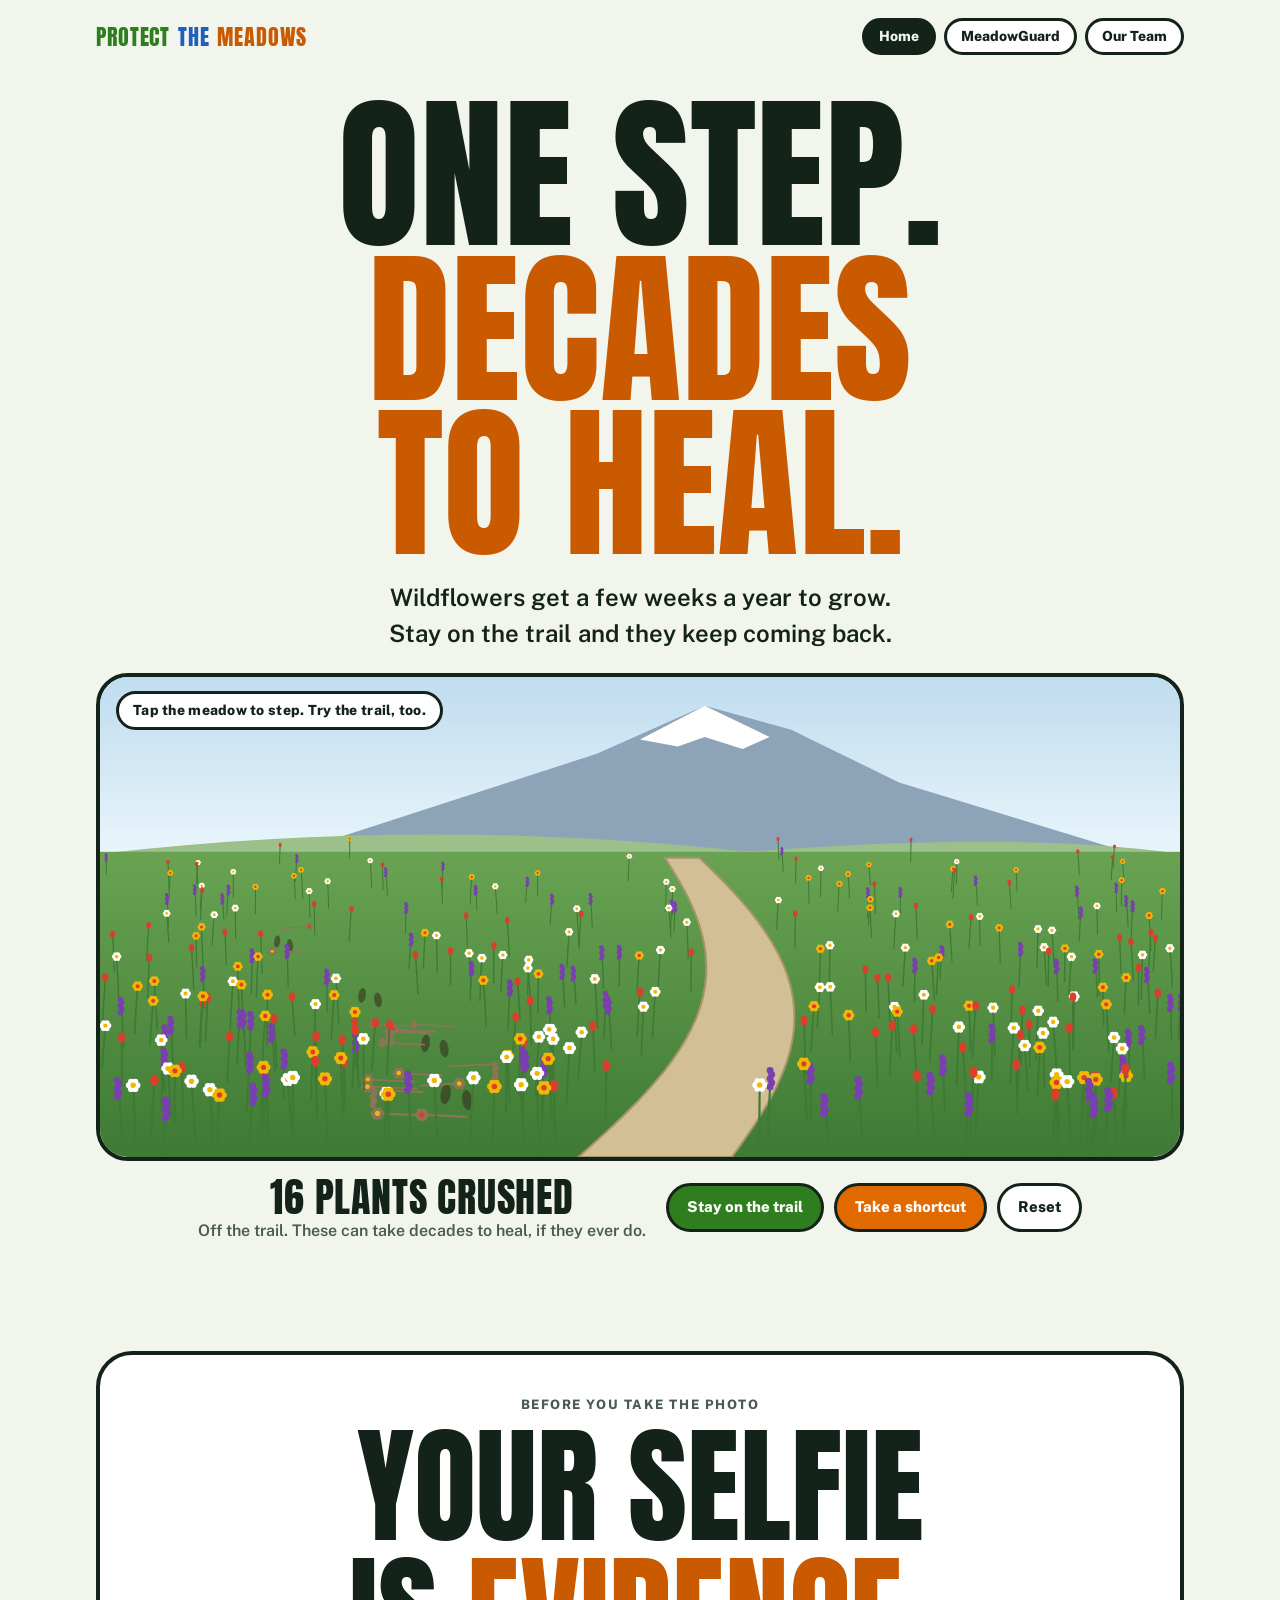
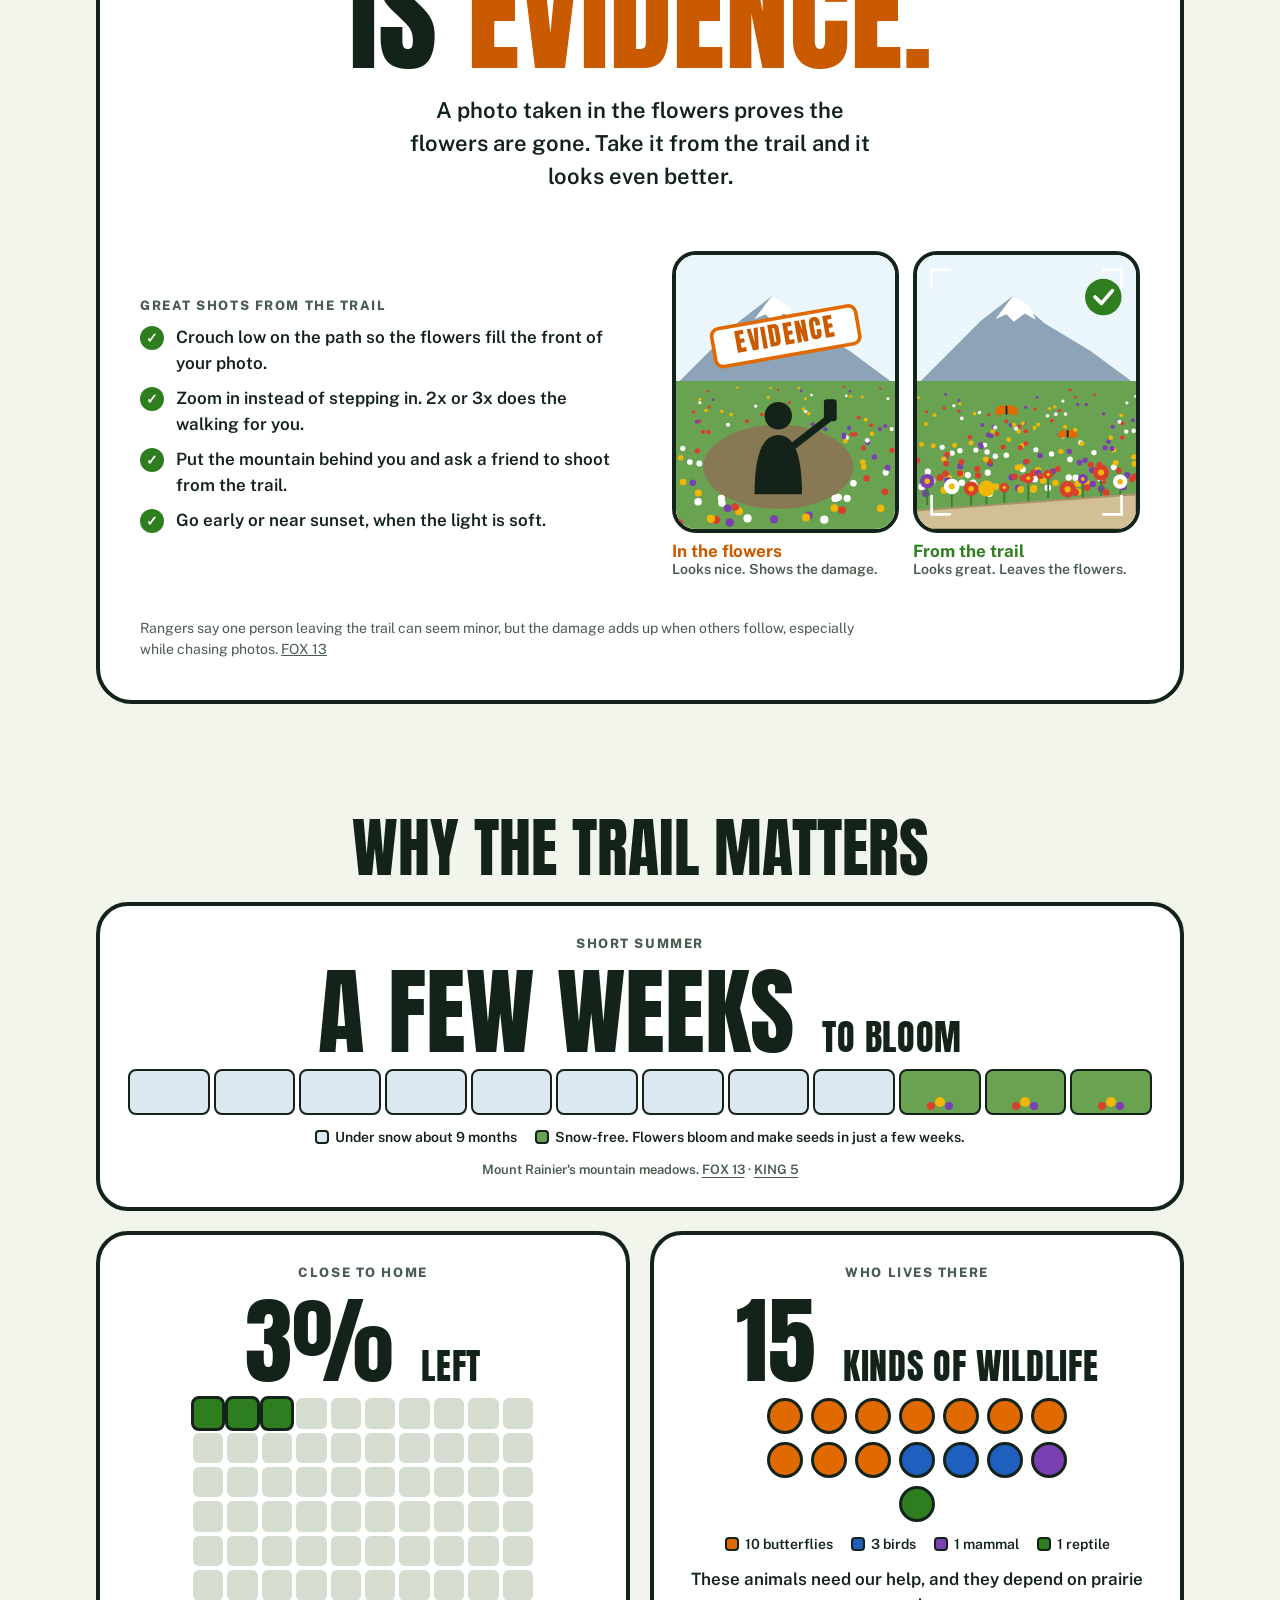
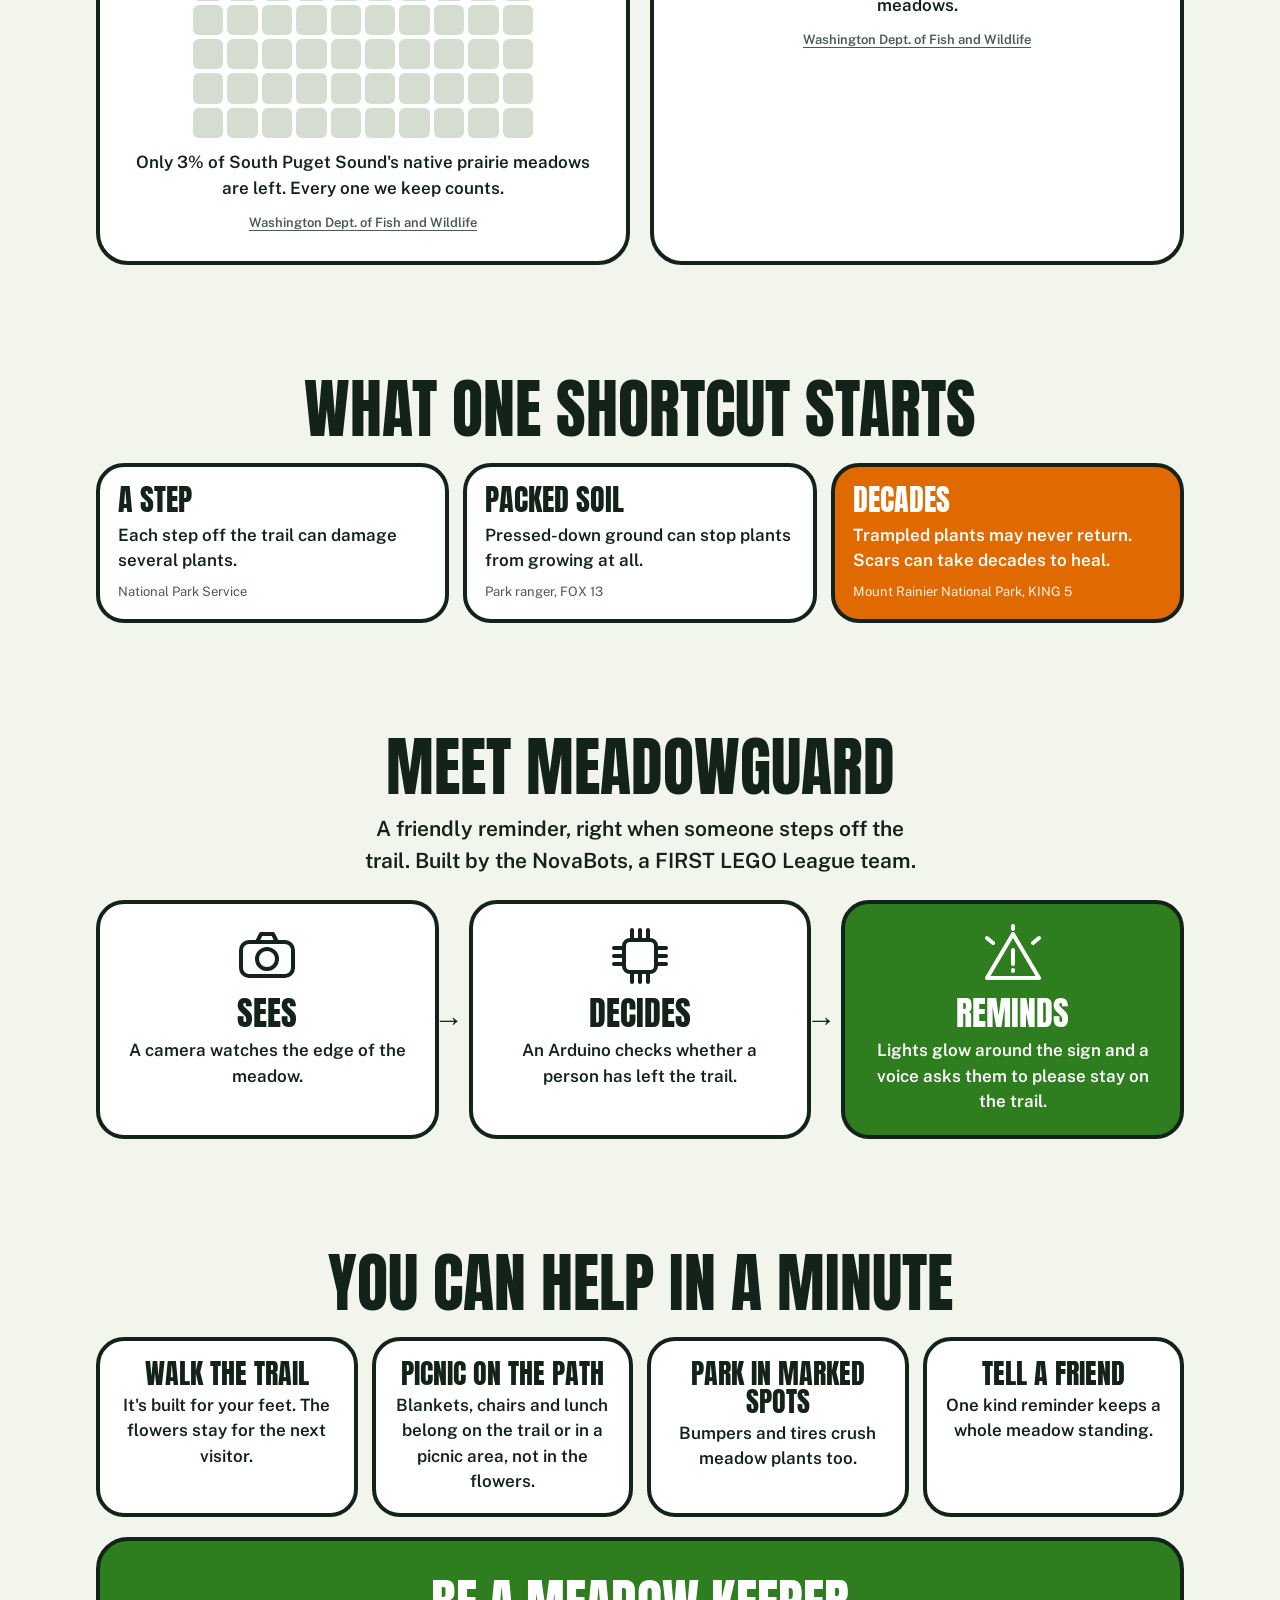
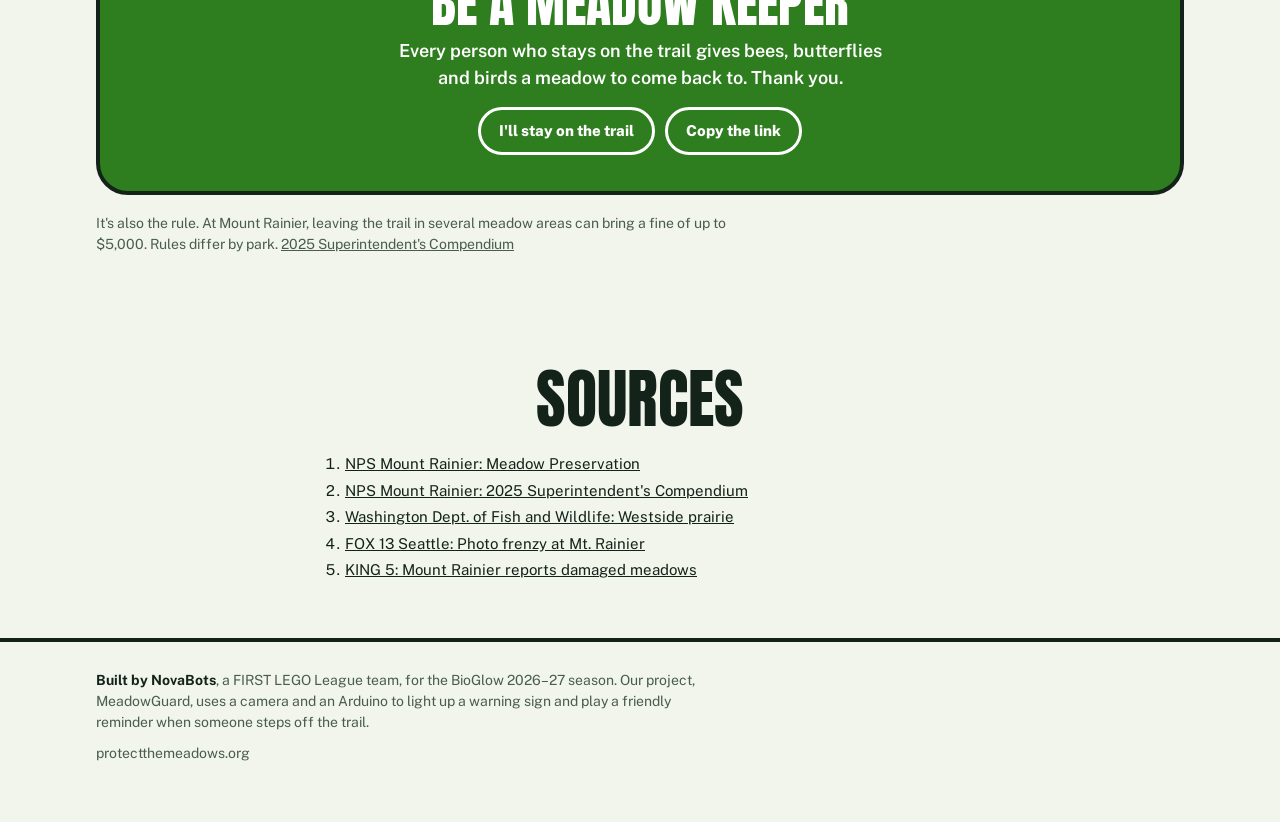
==== index.html @ 1ebbc128 "Add files via upload" ====
<!doctype html>
<html lang="en">
<head>
<meta charset="utf-8">
<meta name="viewport" content="width=device-width, initial-scale=1, viewport-fit=cover">
<meta name="description" content="Wildflowers get a few weeks a year to grow. Stay on the trail and they keep coming back. A project by NovaBots, a FIRST LEGO League team.">
<meta property="og:title" content="Protect The Meadows">
<meta property="og:description" content="One step. Decades to heal. Stay on the trail and take your photos from it.">
<meta property="og:type" content="website">
<title>Protect The Meadows</title>
<link rel="icon" href="images/favicon.svg" type="image/svg+xml">
<link rel="preconnect" href="https://fonts.googleapis.com">
<link rel="preconnect" href="https://fonts.gstatic.com" crossorigin>
<link href="https://fonts.googleapis.com/css2?family=Anton&family=Public+Sans:wght@400;600;800&display=swap" rel="stylesheet">
<link rel="stylesheet" href="css/style.css">
<link rel="stylesheet" href="css/landing.css">
<script src="js/site.js" defer></script>
<script src="js/landing.js" defer></script>
</head>
<body>
<div id="site-header"></div>

<main>
<section class="wrap" style="padding-top:8px">
  <h1 class="hero-xl"><span>One step.</span><span class="c-orange">Decades to heal.</span></h1>
  <p class="lede">Wildflowers get a few weeks a year to grow. Stay on the trail and they keep coming back.</p>

  <div class="scene">
    <canvas id="meadow" role="img" aria-label="A wildflower meadow with a snowy mountain behind it and a dirt trail through the middle. Footprints off the trail have flattened the flowers they touched."></canvas>
    <div class="hint" id="hint">Tap the meadow to step. Try the trail, too.</div>
  </div>
  <div class="bar">
    <div class="status" id="status" aria-live="polite"><span id="n">0</span> plants crushed<small id="msg"></small></div>
    <div class="btns">
      <button class="good" id="ontrail" type="button">Stay on the trail</button>
      <button class="warn" id="cut" type="button">Take a shortcut</button>
      <button id="reset" type="button">Reset</button>
    </div>
  </div>
</section>

<section class="wrap" aria-labelledby="photo">
  <div class="photo">
    <div class="phead">
      <div class="eyebrow">Before you take the photo</div>
      <h2 id="photo">Your selfie is <span class="c-orange">evidence.</span></h2>
      <p class="lead">A photo taken in the flowers proves the flowers are gone. Take it from the trail and it looks even better.</p>
    </div>
    <div>
      <p class="tips-h">Great shots from the trail</p>
      <ul class="tips">
        <li>Crouch low on the path so the flowers fill the front of your photo.</li>
        <li>Zoom in instead of stepping in. 2x or 3x does the walking for you.</li>
        <li>Put the mountain behind you and ask a friend to shoot from the trail.</li>
        <li>Go early or near sunset, when the light is soft.</li>
      </ul>
    </div>
    <div class="shots">
      <figure class="shot bad">
        <svg id="shot-bad" viewBox="0 0 240 300" role="img" aria-label="A selfie taken in the middle of a meadow. A flattened brown patch surrounds the person. A stamp reads Evidence.">
          <rect class="s-sky" width="240" height="300"/>
          <polygon class="s-mount" points="0,142 70,72 105,45 140,75 190,105 240,142"/>
          <polygon class="s-cap" points="105,45 86,70 98,65 106,73 118,64 130,71 124,57"/>
          <rect class="s-ground" y="138" width="240" height="162"/>
          <ellipse class="s-dead" cx="112" cy="232" rx="82" ry="46" opacity=".9"/>
          <g class="flowers"></g>
          <path class="s-arm" d="M130 208 L166 180"/>
          <rect class="s-ink" x="162" y="158" width="14" height="24" rx="3"/>
          <circle class="s-ink" cx="112" cy="176" r="15"/>
          <path class="s-ink" d="M86 262 Q86 197 112 197 Q138 197 138 262 Z"/>
          <g transform="rotate(-10 120 88)"><rect class="s-stamp-bg" x="40" y="68" width="160" height="42" rx="8"/><text class="s-stamp" x="120" y="98" text-anchor="middle">EVIDENCE</text></g>
        </svg>
        <figcaption><b>In the flowers</b><span>Looks nice. Shows the damage.</span></figcaption>
      </figure>
      <figure class="shot good">
        <svg id="shot-good" viewBox="0 0 240 300" role="img" aria-label="A photo taken from the trail. Full flowers fill the foreground, butterflies hover above them and a snowy mountain stands behind.">
          <rect class="s-sky" width="240" height="300"/>
          <polygon class="s-mount" points="0,142 70,72 105,45 140,75 190,105 240,142"/>
          <polygon class="s-cap" points="105,45 86,70 98,65 106,73 118,64 130,71 124,57"/>
          <rect class="s-ground" y="138" width="240" height="162"/>
          <g class="flowers"></g>
          <polygon class="s-trail" points="0,280 240,262 240,300 0,300"/>
          <g><ellipse class="s-wing" cx="92" cy="170" rx="7" ry="5" transform="rotate(-25 92 170)"/><ellipse class="s-wing" cx="104" cy="170" rx="7" ry="5" transform="rotate(25 104 170)"/><rect class="s-ink" x="97" y="165" width="2" height="10" rx="1"/></g>
          <g><ellipse class="s-wing" cx="160" cy="196" rx="6" ry="4" transform="rotate(-25 160 196)"/><ellipse class="s-wing" cx="170" cy="196" rx="6" ry="4" transform="rotate(25 170 196)"/><rect class="s-ink" x="164" y="192" width="2" height="8" rx="1"/></g>
          <path class="s-frame" d="M16 36 V16 H36 M204 16 H224 V36 M224 264 V284 H204 M36 284 H16 V264"/>
          <circle class="s-goodbg" cx="204" cy="46" r="20"/>
          <path class="s-check" d="M195 46 L202 53 L214 39"/>
        </svg>
        <figcaption><b>From the trail</b><span>Looks great. Leaves the flowers.</span></figcaption>
      </figure>
    </div>
    <p class="proof">Rangers say one person leaving the trail can seem minor, but the damage adds up when others follow, especially while chasing photos. <a href="https://www.fox13seattle.com/news/mt-rainier-trails-viral-post" target="_blank" rel="noopener">FOX 13</a></p>
  </div>
  
</section>

<section class="wrap" aria-labelledby="why">
  <h2 id="why">Why the trail matters</h2>
  <div class="cards two">

    <article class="card wide">
      <div class="eyebrow">Short summer</div>
      <div class="big">A few weeks <small>to bloom</small></div>
      <div class="year" role="img" aria-label="A year in twelve boxes. Nine are snow-covered. Three are snow-free.">
        <i></i><i></i><i></i><i></i><i></i><i></i><i></i><i></i><i></i><i class="go"></i><i class="go"></i><i class="go"></i>
      </div>
      <div class="legend"><span><b style="background:var(--snowcell)"></b>Under snow about 9 months</span><span><b style="background:var(--meadow)"></b>Snow-free. Flowers bloom and make seeds in just a few weeks.</span></div>
      <p class="src">Mount Rainier's mountain meadows. <a href="https://www.fox13seattle.com/news/mt-rainier-trails-viral-post" target="_blank" rel="noopener">FOX 13</a> · <a href="https://king5.com/article/news/local/mount-rainier-national-park-reports-damaged-meadows-perseid-meteor-viewers/281-2f2ec6df-8293-4f9f-9963-8d230f55584f" target="_blank" rel="noopener">KING 5</a></p>
    </article>

    <article class="card">
      <div class="eyebrow">Close to home</div>
      <div class="big">3% <small>left</small></div>
      <div class="hund" id="hund" role="img" aria-label="One hundred squares. Three are green."></div>
      <p class="cap">Only 3% of South Puget Sound's native prairie meadows are left. Every one we keep counts.</p>
      <p class="src"><a href="https://wdfw.wa.gov/species-habitats/ecosystems/westside-prairie" target="_blank" rel="noopener">Washington Dept. of Fish and Wildlife</a></p>
    </article>

    <article class="card">
      <div class="eyebrow">Who lives there</div>
      <div class="big">15 <small>kinds of wildlife</small></div>
      <div class="dots" id="dots" role="img" aria-label="Fifteen dots: ten butterflies, three birds, one mammal, one reptile."></div>
      <div class="legend"><span><b style="background:var(--orange-bg)"></b>10 butterflies</span><span><b style="background:var(--blue)"></b>3 birds</span><span><b style="background:var(--fl-purple)"></b>1 mammal</span><span><b style="background:var(--green)"></b>1 reptile</span></div>
      <p class="cap">These animals need our help, and they depend on prairie meadows.</p>
      <p class="src"><a href="https://wdfw.wa.gov/species-habitats/ecosystems/westside-prairie" target="_blank" rel="noopener">Washington Dept. of Fish and Wildlife</a></p>
    </article>
  </div>
</section>

<section class="wrap" aria-labelledby="chain">
  <h2 id="chain">What one shortcut starts</h2>
  <div class="chain">
    <div class="link"><h3>A step</h3><p>Each step off the trail can damage several plants.</p><span class="tag">National Park Service</span></div>
    <div class="link"><h3>Packed soil</h3><p>Pressed-down ground can stop plants from growing at all.</p><span class="tag">Park ranger, FOX 13</span></div>
    <div class="link end"><h3>Decades</h3><p>Trampled plants may never return. Scars can take decades to heal.</p><span class="tag">Mount Rainier National Park, KING 5</span></div>
  </div>
</section>

<section class="wrap" aria-labelledby="mg">
  <h2 id="mg">Meet MeadowGuard</h2>
  <p class="sub">A friendly reminder, right when someone steps off the trail. Built by the NovaBots, a FIRST LEGO League team.</p>
  <div class="steps">
    <div class="step"><svg viewBox="0 0 64 64" aria-hidden="true"><rect x="6" y="18" width="52" height="34" rx="8"/><circle cx="32" cy="35" r="10"/><path d="M22 18 L26 10 H38 L42 18"/></svg><h3>Sees</h3><p>A camera watches the edge of the meadow.</p></div>
    <div class="step"><svg viewBox="0 0 64 64" aria-hidden="true"><rect x="16" y="16" width="32" height="32" rx="6"/><path d="M24 6V16M32 6V16M40 6V16M24 48V58M32 48V58M40 48V58M6 24H16M6 32H16M6 40H16M48 24H58M48 32H58M48 40H58"/></svg><h3>Decides</h3><p>An Arduino checks whether a person has left the trail.</p></div>
    <div class="step go"><svg viewBox="0 0 64 64" aria-hidden="true"><path d="M32 10 L58 54 H6 Z"/><path d="M32 26 V40"/><path d="M32 46 V47"/><path d="M6 14 L12 19 M58 14 L52 19 M32 2 V5"/></svg><h3>Reminds</h3><p>Lights glow around the sign and a voice asks them to please stay on the trail.</p></div>
  </div>
</section>

<section class="wrap" aria-labelledby="help">
  <h2 id="help">You can help in a minute</h2>
  <div class="tiles">
    <div><b>Walk the trail</b><span>It's built for your feet. The flowers stay for the next visitor.</span></div>
    <div><b>Picnic on the path</b><span>Blankets, chairs and lunch belong on the trail or in a picnic area, not in the flowers.</span></div>
    <div><b>Park in marked spots</b><span>Bumpers and tires crush meadow plants too.</span></div>
    <div><b>Tell a friend</b><span>One kind reminder keeps a whole meadow standing.</span></div>
  </div>
  <div class="callout green">
    <div>
      <h3 id="thx-h">Be a meadow keeper</h3>
      <p id="thx-p">Every person who stays on the trail gives bees, butterflies and birds a meadow to come back to. Thank you.</p>
    </div>
    <div class="btns">
      <button id="pledge" type="button" aria-pressed="false">I'll stay on the trail</button>
      <button id="share" type="button">Copy the link</button>
    </div>
  </div>
  <p class="rule">It's also the rule. At Mount Rainier, leaving the trail in several meadow areas can bring a fine of up to $5,000. Rules differ by park. <a href="https://www.nps.gov/mora/learn/management/upload/MORA-2025-Superintendent-s-Compendium_508_v3_signed.pdf" target="_blank" rel="noopener">2025 Superintendent's Compendium</a></p>
</section>

<section class="wrap sources">
  <h2>Sources</h2>
  <ol>
      <li><a href="https://www.nps.gov/mora/planyourvisit/meadow-preservation.htm" target="_blank" rel="noopener">NPS Mount Rainier: Meadow Preservation</a></li>
      <li><a href="https://www.nps.gov/mora/learn/management/upload/MORA-2025-Superintendent-s-Compendium_508_v3_signed.pdf" target="_blank" rel="noopener">NPS Mount Rainier: 2025 Superintendent's Compendium</a></li>
      <li><a href="https://wdfw.wa.gov/species-habitats/ecosystems/westside-prairie" target="_blank" rel="noopener">Washington Dept. of Fish and Wildlife: Westside prairie</a></li>
      <li><a href="https://www.fox13seattle.com/news/mt-rainier-trails-viral-post" target="_blank" rel="noopener">FOX 13 Seattle: Photo frenzy at Mt. Rainier</a></li>
      <li><a href="https://king5.com/article/news/local/mount-rainier-national-park-reports-damaged-meadows-perseid-meteor-viewers/281-2f2ec6df-8293-4f9f-9963-8d230f55584f" target="_blank" rel="noopener">KING 5: Mount Rainier reports damaged meadows</a></li>
    </ol>
</section>
</main>

<div id="site-footer"></div>
</body>
</html>
---- css/style.css ----
/* ==========================================================
   NovaBots site styles. Every page uses this file.
   TIP: you almost never need to edit this file.
   Open styleguide.html in your browser to see every building block.
   To change a color for the WHOLE site, change it in the first block below.
   ========================================================== */

:root{
  /* page */
  --bg:#f1f5ec; --surface:#ffffff; --ink:#14231a; --muted:#4a5c50; --line:#14231a;
  /* the three colors from our sign */
  --green:#2e7d1e; --blue:#1f5fbf; --orange:#c95a00;
  --orange-bg:#e06a00; --on-orange:#ffffff; --good-bg:#2e7d1e; --on-good:#ffffff;
  /* meadow drawing colors (used by the landing page) */
  --sky1:#bfdcef; --sky2:#eaf6fb; --mount:#8da3b8; --snowcap:#ffffff; --hill:#9cc08a; --meadow:#69a352; --meadow2:#3f7a35;
  --trail:#d2bf96; --trail-edge:#a8946a; --dead:#8b7555; --foot:#33291e;
  --fl-purple:#7a3fb0; --fl-red:#d9402b; --fl-yellow:#f2b705; --fl-white:#ffffff;
  --snowcell:#dbe7f1; --cell-off:#d4ddd0;
  /* code boxes and TODO highlights */
  --code-bg:#14231a; --code-ink:#dff5d8; --todo-bg:#fff2a8; --todo-ink:#4a3b00; --todo-line:#c9a400;
  /* fonts */
  --font-display:'Anton','Impact','Arial Narrow',sans-serif;
  --font-body:'Public Sans','Segoe UI',Arial,sans-serif;
  --font-code:ui-monospace,'Cascadia Code',Consolas,Menlo,monospace;
}
/* Dark mode: the same names with night-time colors. */
@media (prefers-color-scheme: dark){:root:not([data-theme="light"]){
  --bg:#0e1812; --surface:#16231b; --ink:#eaf3ea; --muted:#a3b8a8; --line:#cfe2d2;
  --green:#7fd35f; --blue:#7bacff; --orange:#ff9a4a; --on-orange:#101010; --good-bg:#7fd35f; --on-good:#0e1812;
  --sky1:#13233a; --sky2:#244260; --mount:#3c5672; --snowcap:#c9dbe8; --hill:#2d5a3a; --meadow:#2f6a3a; --meadow2:#1c4527;
  --trail:#7a6847; --trail-edge:#53452e; --foot:#0a0e0b; --snowcell:#2a3c4d; --cell-off:#26372c;
  --code-bg:#0a120d; --todo-bg:#4a3f10; --todo-ink:#ffe680; color-scheme:dark}}
:root[data-theme="dark"]{
  --bg:#0e1812; --surface:#16231b; --ink:#eaf3ea; --muted:#a3b8a8; --line:#cfe2d2;
  --green:#7fd35f; --blue:#7bacff; --orange:#ff9a4a; --on-orange:#101010; --good-bg:#7fd35f; --on-good:#0e1812;
  --sky1:#13233a; --sky2:#244260; --mount:#3c5672; --snowcap:#c9dbe8; --hill:#2d5a3a; --meadow:#2f6a3a; --meadow2:#1c4527;
  --trail:#7a6847; --trail-edge:#53452e; --foot:#0a0e0b; --snowcell:#2a3c4d; --cell-off:#26372c;
  --code-bg:#0a120d; --todo-bg:#4a3f10; --todo-ink:#ffe680; color-scheme:dark}

/* ---------- basics ---------- */
*{box-sizing:border-box}
body{background:var(--bg);color:var(--ink);font-family:var(--font-body);font-size:17px;line-height:1.5;margin:0}
a{color:inherit}
img{max-width:100%}
:focus-visible{outline:3px solid var(--blue);outline-offset:3px}
.wrap{width:100%;max-width:1120px;margin:0 auto;padding-left:max(16px,env(safe-area-inset-left,0px));padding-right:max(16px,env(safe-area-inset-right,0px))}
section{padding-block:clamp(28px,5vw,56px)}
.c-green{color:var(--green)}.c-blue{color:var(--blue)}.c-orange{color:var(--orange)}

/* ---------- headings and text ---------- */
h1{font-family:var(--font-display);font-weight:400;text-transform:uppercase;line-height:.95;text-align:center;margin:clamp(16px,3vw,28px) 0 0;font-size:clamp(46px,10vw,110px);text-wrap:balance}
h1.hero-xl{font-size:clamp(60px,14.5vw,168px);line-height:.92}
h1.hero-xl span{display:block}
h2{font-family:var(--font-display);font-weight:400;text-transform:uppercase;text-align:center;font-size:clamp(36px,6vw,64px);line-height:1;margin:0 0 22px;text-wrap:balance}
h3{font-family:var(--font-display);font-weight:400;text-transform:uppercase;font-size:30px;line-height:1;margin:0}
.eyebrow{font-weight:800;font-size:13px;letter-spacing:.12em;text-transform:uppercase;color:var(--muted);text-align:center}
.lede{font-size:clamp(18px,2.4vw,24px);font-weight:600;max-width:36ch;margin:18px auto 22px;text-align:center;text-wrap:balance}
.sub{text-align:center;font-weight:600;font-size:clamp(17px,2.2vw,21px);max-width:44ch;margin:-8px auto 24px}
.page-head{padding-bottom:8px}
.big{font-family:var(--font-display);font-size:clamp(48px,8vw,96px);line-height:.95;text-transform:uppercase;overflow-wrap:anywhere}
.big small{font-size:.38em;letter-spacing:.02em;margin-left:.15em}
.cap{margin:0;max-width:52ch;font-weight:600}
.src{font-size:13px;color:var(--muted);margin:auto 0 0}
.src a{text-decoration-thickness:1px;text-underline-offset:3px}
.rule{margin:18px 0 0;font-size:14px;color:var(--muted);max-width:70ch}
.legend{display:flex;flex-wrap:wrap;justify-content:center;gap:6px 18px;font-size:14px;font-weight:600}
.legend b{display:inline-block;width:14px;height:14px;border-radius:4px;border:2px solid var(--line);vertical-align:-2px;margin-right:6px}

/* ---------- header and footer (built by js/site.js) ---------- */
.site-header{display:flex;flex-wrap:wrap;align-items:center;justify-content:space-between;gap:12px 24px;padding-top:18px;padding-bottom:6px}
.brand{font-family:var(--font-display);text-transform:uppercase;letter-spacing:.04em;font-size:22px;display:flex;gap:.35em;text-decoration:none}
.site-nav{display:flex;flex-wrap:wrap;gap:8px}
.site-nav a{border:3px solid var(--line);border-radius:999px;padding:5px 14px;font-weight:800;font-size:14px;text-decoration:none;background:var(--surface)}
.site-nav a[aria-current="page"]{background:var(--ink);color:var(--bg)}
@media (max-width:560px){.site-header{justify-content:center}.site-nav{justify-content:center}}
.site-footer{border-top:4px solid var(--line);padding-block:28px 48px;font-size:14px;color:var(--muted)}
.site-footer p{margin:0 0 10px;max-width:70ch}
.site-footer strong{color:var(--ink)}
.sources ol{margin:0 auto;padding-left:20px;display:grid;gap:4px;max-width:70ch;font-size:15px}

/* ---------- buttons ---------- */
.btns{display:flex;flex-wrap:wrap;justify-content:center;gap:10px}
button,.btn{font:inherit;font-weight:800;font-size:15px;cursor:pointer;background:var(--surface);color:var(--ink);border:3px solid var(--line);border-radius:999px;padding:10px 18px;text-decoration:none;display:inline-block}
button.good,.btn.good{background:var(--good-bg);color:var(--on-good)}
button.warn,.btn.warn{background:var(--orange-bg);color:var(--on-orange)}
button:hover,.btn:hover{transform:translateY(-1px)}

/* ---------- BUILDING BLOCK: cards ---------- */
.cards{display:grid;grid-template-columns:repeat(auto-fit,minmax(min(100%,290px),1fr));gap:20px}
.cards.two{grid-template-columns:repeat(2,minmax(0,1fr))}
@media (max-width:720px){.cards.two{grid-template-columns:minmax(0,1fr)}}
.card{border:4px solid var(--line);border-radius:32px;background:var(--surface);padding:clamp(18px,3vw,28px);min-width:0;display:flex;flex-direction:column;gap:12px;align-items:center;text-align:center}
.card p{margin:0;font-weight:600}
.card.wide{grid-column:1/-1}
.card.left{align-items:flex-start;text-align:left}
.card.green{background:var(--good-bg);color:var(--on-good)}
.card.orange{background:var(--orange-bg);color:var(--on-orange)}
.card .year,.card .hund{width:100%}

/* ---------- BUILDING BLOCK: steps with arrows ---------- */
.steps{display:grid;grid-template-columns:repeat(auto-fit,minmax(min(100%,230px),1fr));gap:26px 30px}
.step{position:relative;border:4px solid var(--line);border-radius:28px;padding:20px;background:var(--surface);display:flex;flex-direction:column;gap:8px;align-items:center;text-align:center}
.step svg{width:64px;height:64px;fill:none;stroke:currentColor;stroke-width:4;stroke-linecap:round;stroke-linejoin:round}
.step h3{font-size:34px}
.step p{margin:0;font-weight:600}
.step.go{background:var(--good-bg);color:var(--on-good)}
@media (min-width:830px){.step:not(:last-child)::after{content:"\2192";position:absolute;right:-29px;top:50%;transform:translateY(-50%);font-size:30px;font-weight:800;color:var(--ink)}}

/* ---------- BUILDING BLOCK: small tiles ---------- */
.tiles{display:grid;grid-template-columns:repeat(auto-fit,minmax(min(100%,240px),1fr));gap:14px}
.tiles div{border:4px solid var(--line);border-radius:28px;padding:18px;background:var(--surface);display:flex;flex-direction:column;gap:6px;align-items:center;text-align:center}
.tiles b{font-family:var(--font-display);font-weight:400;text-transform:uppercase;font-size:28px;line-height:1}
.tiles span{font-weight:600}

/* ---------- BUILDING BLOCK: big colored banner ---------- */
.callout{margin-top:20px;border:4px solid var(--line);border-radius:32px;background:var(--surface);padding:clamp(20px,4vw,36px);display:flex;flex-direction:column;gap:16px;align-items:center;text-align:center}
.callout h3{font-size:clamp(30px,5vw,52px)}
.callout p{margin:8px auto 0;font-size:18px;font-weight:600;max-width:46ch}
.callout.green{background:var(--good-bg);color:var(--on-good)}
.callout.orange{background:var(--orange-bg);color:var(--on-orange)}
.callout.green button,.callout.green .btn{border-color:var(--on-good);background:transparent;color:var(--on-good)}
.callout.orange button,.callout.orange .btn{border-color:var(--on-orange);background:transparent;color:var(--on-orange)}
.callout button.done{background:var(--on-good);color:var(--good-bg)}

/* ---------- BUILDING BLOCK: photo, text next to photo, checklist ---------- */
figure.pic{margin:0;display:flex;flex-direction:column;gap:8px;min-width:0}
.pic img{display:block;width:100%;height:auto;border:4px solid var(--line);border-radius:28px;background:var(--cell-off)}
.pic figcaption{font-size:14px;font-weight:600;color:var(--muted);text-align:center}
.two-col{display:grid;grid-template-columns:repeat(2,minmax(0,1fr));gap:clamp(20px,4vw,40px);align-items:center}
@media (max-width:760px){.two-col{grid-template-columns:minmax(0,1fr)}}
.two-col .text h2,.two-col .text h3{text-align:left}
.two-col .text p{margin:0 0 12px;font-weight:600}
.checklist,.tips{display:grid;gap:10px;margin:0;padding:0;list-style:none}
.checklist li,.tips li{display:flex;gap:12px;align-items:flex-start;font-weight:600;text-align:left}
.checklist li::before,.tips li::before{content:"\2713";flex:none;width:24px;height:24px;border-radius:50%;background:var(--good-bg);color:var(--on-good);display:grid;place-items:center;font-size:14px;font-weight:800;margin-top:1px}

/* ---------- BUILDING BLOCK: team member ---------- */
.member img{width:132px;height:132px;border-radius:50%;object-fit:cover;border:4px solid var(--line);background:var(--cell-off)}
.member h3{font-size:28px}
.member .role{font-weight:800;color:var(--muted);font-size:14px;letter-spacing:.08em;text-transform:uppercase}

/* ---------- BUILDING BLOCK: code and tables ---------- */
pre.code{margin:0;background:var(--code-bg);color:var(--code-ink);border:4px solid var(--line);border-radius:20px;padding:18px;overflow-x:auto;font:14px/1.55 var(--font-code);text-align:left;tab-size:2}
.table-wrap{overflow-x:auto;border:4px solid var(--line);border-radius:20px;background:var(--surface)}
table{border-collapse:collapse;width:100%;min-width:480px;text-align:left}
th,td{padding:10px 14px;border-bottom:2px solid var(--line);font-weight:600;vertical-align:top}
th{background:var(--ink);color:var(--bg);font-weight:800;font-size:14px;letter-spacing:.06em;text-transform:uppercase}
tr:last-child td{border-bottom:0}

/* ---------- TODO: yellow = "fill me in" ---------- */
.todo{background:var(--todo-bg);color:var(--todo-ink);outline:2px dashed var(--todo-line);outline-offset:1px;border-radius:6px;padding:0 6px}
.todo-badge{position:fixed;right:max(12px,env(safe-area-inset-right,0px));bottom:calc(12px + env(safe-area-inset-bottom,0px));background:var(--todo-bg);color:var(--todo-ink);border:3px solid var(--todo-line);border-radius:999px;padding:8px 14px;font-weight:800;font-size:14px;z-index:20}

@media (prefers-reduced-motion:reduce){button:hover,.btn:hover{transform:none}}
@media (max-width:520px){.btns button,.btns .btn{flex:1 1 auto;text-align:center}}

/* styleguide.html: the dashed box around each example */
.demo{border:3px dashed var(--line);border-radius:28px;padding:20px;background:var(--bg)}
.demo section{padding-block:8px}
---- css/landing.css ----
/* ==========================================================
   Styles that ONLY the home page (index.html) uses:
   the meadow you can step on, the photo drawings and the number pictures.
   New pages do not need this file.
   ========================================================== */

.scene{position:relative;border:4px solid var(--line);border-radius:32px;overflow:hidden;background:var(--sky2);touch-action:manipulation}
#meadow{display:block;width:100%;cursor:crosshair}
.hint{position:absolute;left:16px;top:14px;background:var(--surface);color:var(--ink);border:3px solid var(--line);border-radius:999px;padding:6px 14px;font-weight:800;font-size:14px;letter-spacing:.02em;pointer-events:none}
.bar{display:flex;flex-wrap:wrap;align-items:center;justify-content:center;text-align:center;gap:12px 20px;margin-top:16px}
.status{font-family:var(--font-display);font-size:clamp(26px,4vw,40px);text-transform:uppercase;letter-spacing:.02em;line-height:1;min-width:0}
.status small{display:block;font-family:var(--font-body);font-size:16px;font-weight:600;color:var(--muted);text-transform:none;letter-spacing:0;margin-top:6px}
.status.good{color:var(--green)}

/* picture of a year: 9 snowy months, 3 bloom months */
.year{display:grid;grid-template-columns:repeat(12,1fr);gap:4px}
.year i{display:block;height:46px;border-radius:8px;background:var(--snowcell);border:2px solid var(--line)}
.year i.go{background:var(--meadow);position:relative}
.year i.go::after{content:"";position:absolute;left:50%;bottom:6px;width:10px;height:10px;border-radius:50%;background:var(--fl-yellow);transform:translateX(-50%);box-shadow:-9px 4px 0 -1px var(--fl-red),9px 4px 0 -1px var(--fl-purple)}
/* 100 squares and the dots */
.hund{display:grid;grid-template-columns:repeat(10,1fr);gap:4px;max-width:340px}
.hund i{aspect-ratio:1;border-radius:6px;background:var(--cell-off)}
.hund i.on{background:var(--green);outline:3px solid var(--line);outline-offset:-1px}
.dots{display:flex;flex-wrap:wrap;justify-content:center;gap:8px;max-width:340px}
.dots i{width:36px;height:36px;border-radius:50%;border:3px solid var(--line)}
.dots .bf{background:var(--orange-bg)}.dots .bd{background:var(--blue)}.dots .ma{background:var(--fl-purple)}.dots .re{background:var(--green)}

/* "Your selfie is evidence" section */
.photo{border:4px solid var(--line);border-radius:36px;background:var(--surface);padding:clamp(20px,4vw,40px);display:grid;grid-template-columns:minmax(0,1.05fr) minmax(0,1fr);gap:clamp(20px,4vw,40px);align-items:center}
@media (max-width:820px){.photo{grid-template-columns:minmax(0,1fr)}.phead{order:-2}.shots{order:-1}}
.phead{grid-column:1/-1;text-align:center;display:grid;justify-items:center}
.photo h2{font-size:clamp(52px,10vw,128px);margin:8px 0 16px}
.photo .lead{font-size:clamp(18px,2.2vw,22px);font-weight:600;margin:0 auto 18px;max-width:34ch}
.tips-h{font-weight:800;font-size:13px;letter-spacing:.12em;text-transform:uppercase;color:var(--muted);margin:0 0 10px;text-align:left}
.shots{display:grid;grid-template-columns:repeat(2,minmax(0,1fr));gap:14px}
.shot{margin:0;display:flex;flex-direction:column;gap:8px;min-width:0}
.shot svg{display:block;width:100%;height:auto;border:4px solid var(--line);border-radius:24px}
.shot figcaption{display:flex;flex-direction:column;font-weight:800;line-height:1.2}
.shot figcaption span{font-weight:600;font-size:14px;color:var(--muted)}
.shot.bad figcaption b{color:var(--orange)}
.shot.good figcaption b{color:var(--green)}
.proof{grid-column:1/-1;margin:0;font-size:14px;color:var(--muted);max-width:80ch}
.s-sky{fill:var(--sky2)}.s-mount{fill:var(--mount)}.s-cap{fill:var(--snowcap)}.s-ground{fill:var(--meadow)}.s-dead{fill:var(--dead)}.s-ink{fill:var(--ink)}
.s-trail{fill:var(--trail);stroke:var(--trail-edge);stroke-width:2}.s-arm{stroke:var(--ink);stroke-width:8;stroke-linecap:round;fill:none}
.s-stamp-bg{fill:var(--surface);stroke:var(--orange-bg);stroke-width:4}.s-stamp{font-family:var(--font-display);font-size:28px;letter-spacing:.06em;fill:var(--orange)}
.s-goodbg{fill:var(--good-bg)}.s-check{stroke:var(--on-good);stroke-width:4;fill:none;stroke-linecap:round;stroke-linejoin:round}
.s-wing{fill:var(--orange-bg)}.s-stem{stroke:var(--meadow2);stroke-width:2;fill:none}.s-frame{stroke:var(--surface);stroke-width:3;fill:none;stroke-linecap:round}
.fl-p{fill:var(--fl-purple)}.fl-r{fill:var(--fl-red)}.fl-w{fill:var(--fl-white)}.fl-y{fill:var(--fl-yellow)}

/* "What one shortcut starts" */
.chain{display:grid;grid-template-columns:repeat(auto-fit,minmax(min(100%,230px),1fr));gap:14px}
.link{border:4px solid var(--line);border-radius:28px;padding:18px;background:var(--surface);display:flex;flex-direction:column;gap:8px}
.link h3{font-size:30px}
.link p{margin:0;font-weight:600}
.link .tag{font-size:13px;color:var(--muted);margin-top:auto}
.link.end{background:var(--orange-bg);color:var(--on-orange)}
.link.end .tag{color:var(--on-orange);opacity:.9}
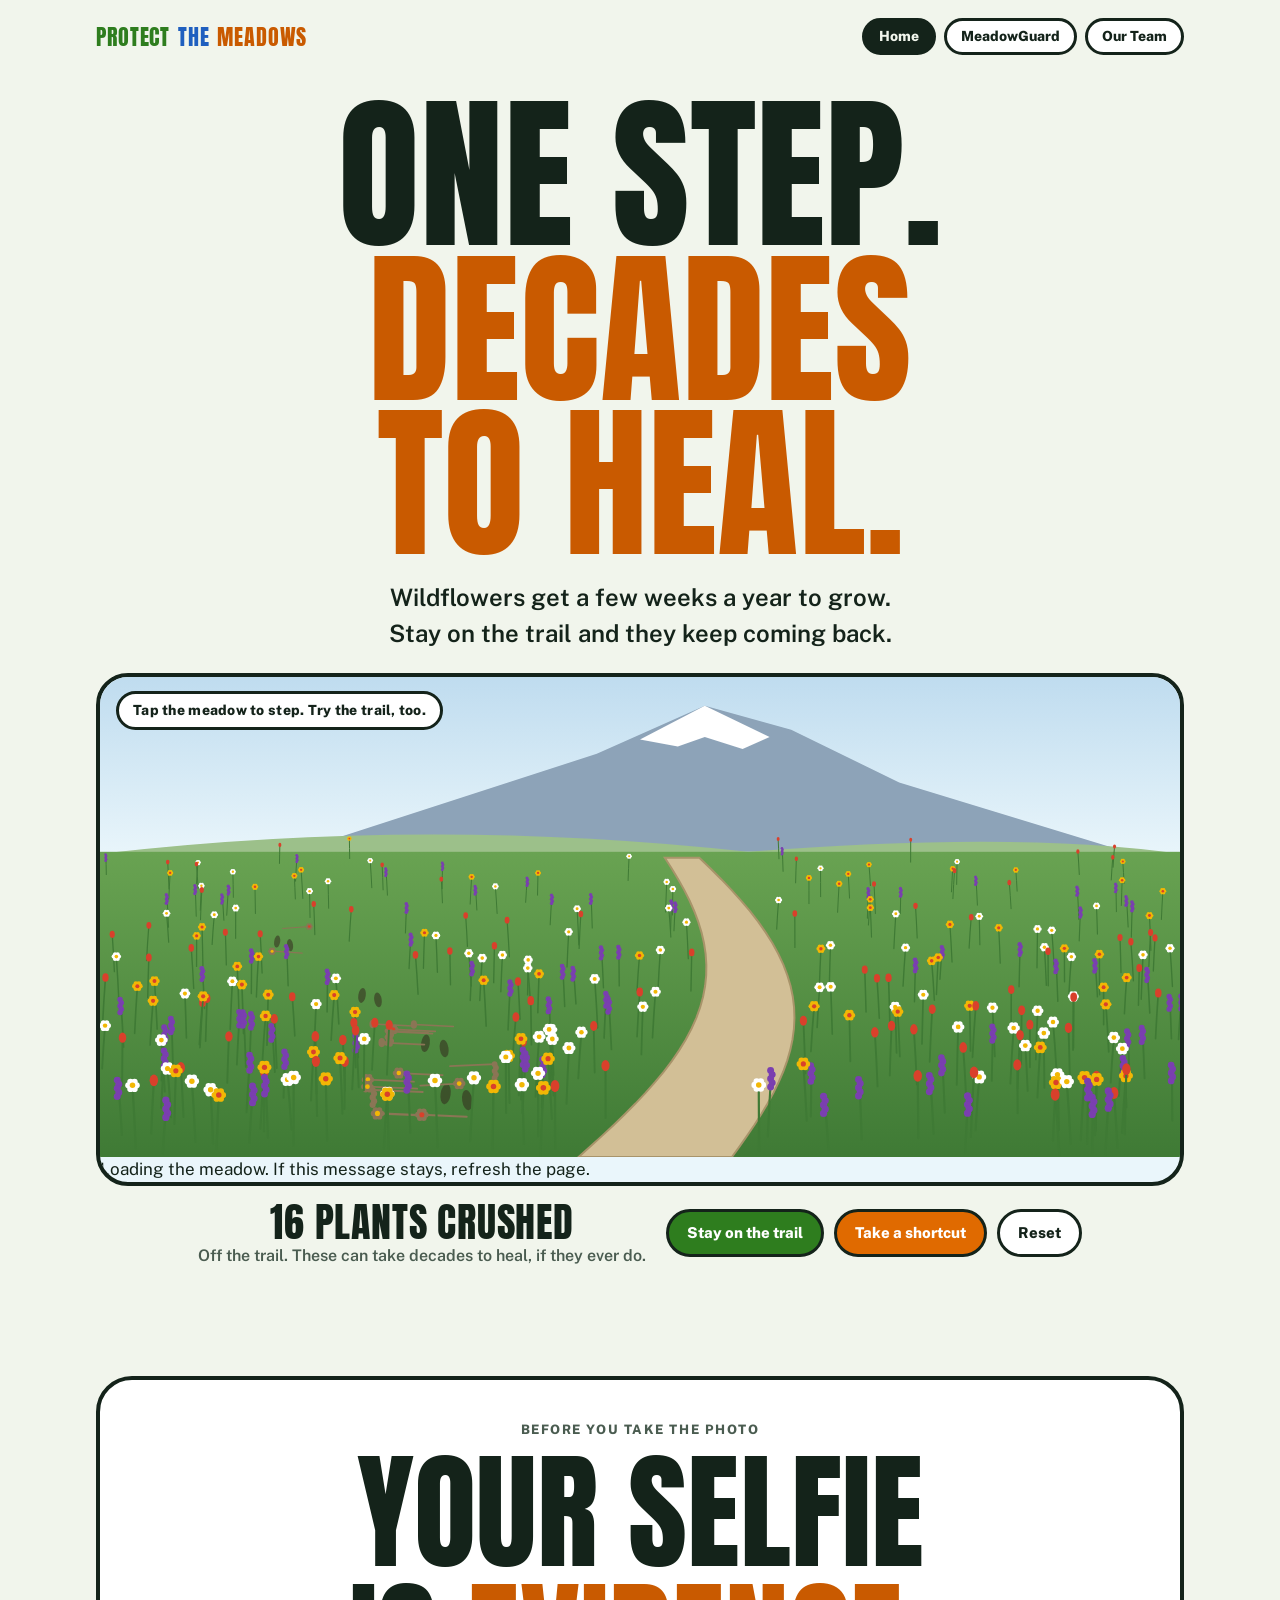
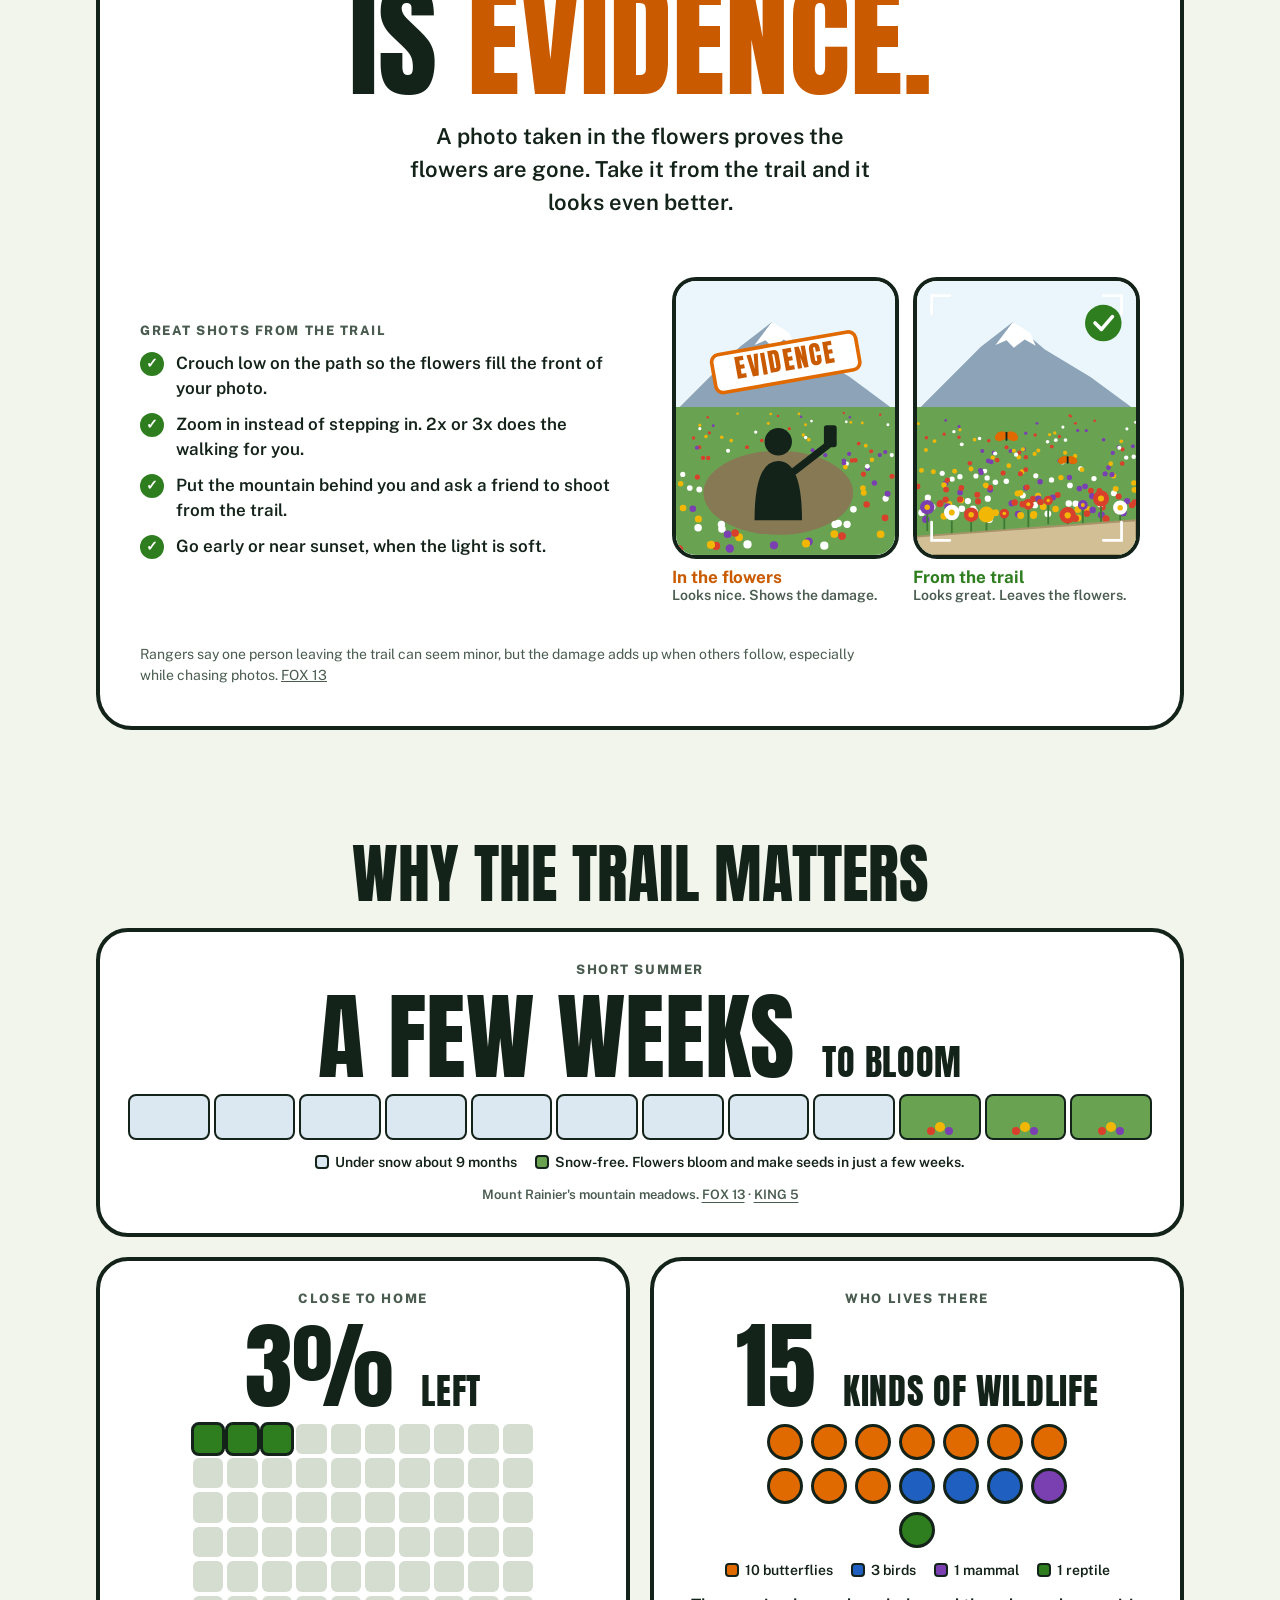
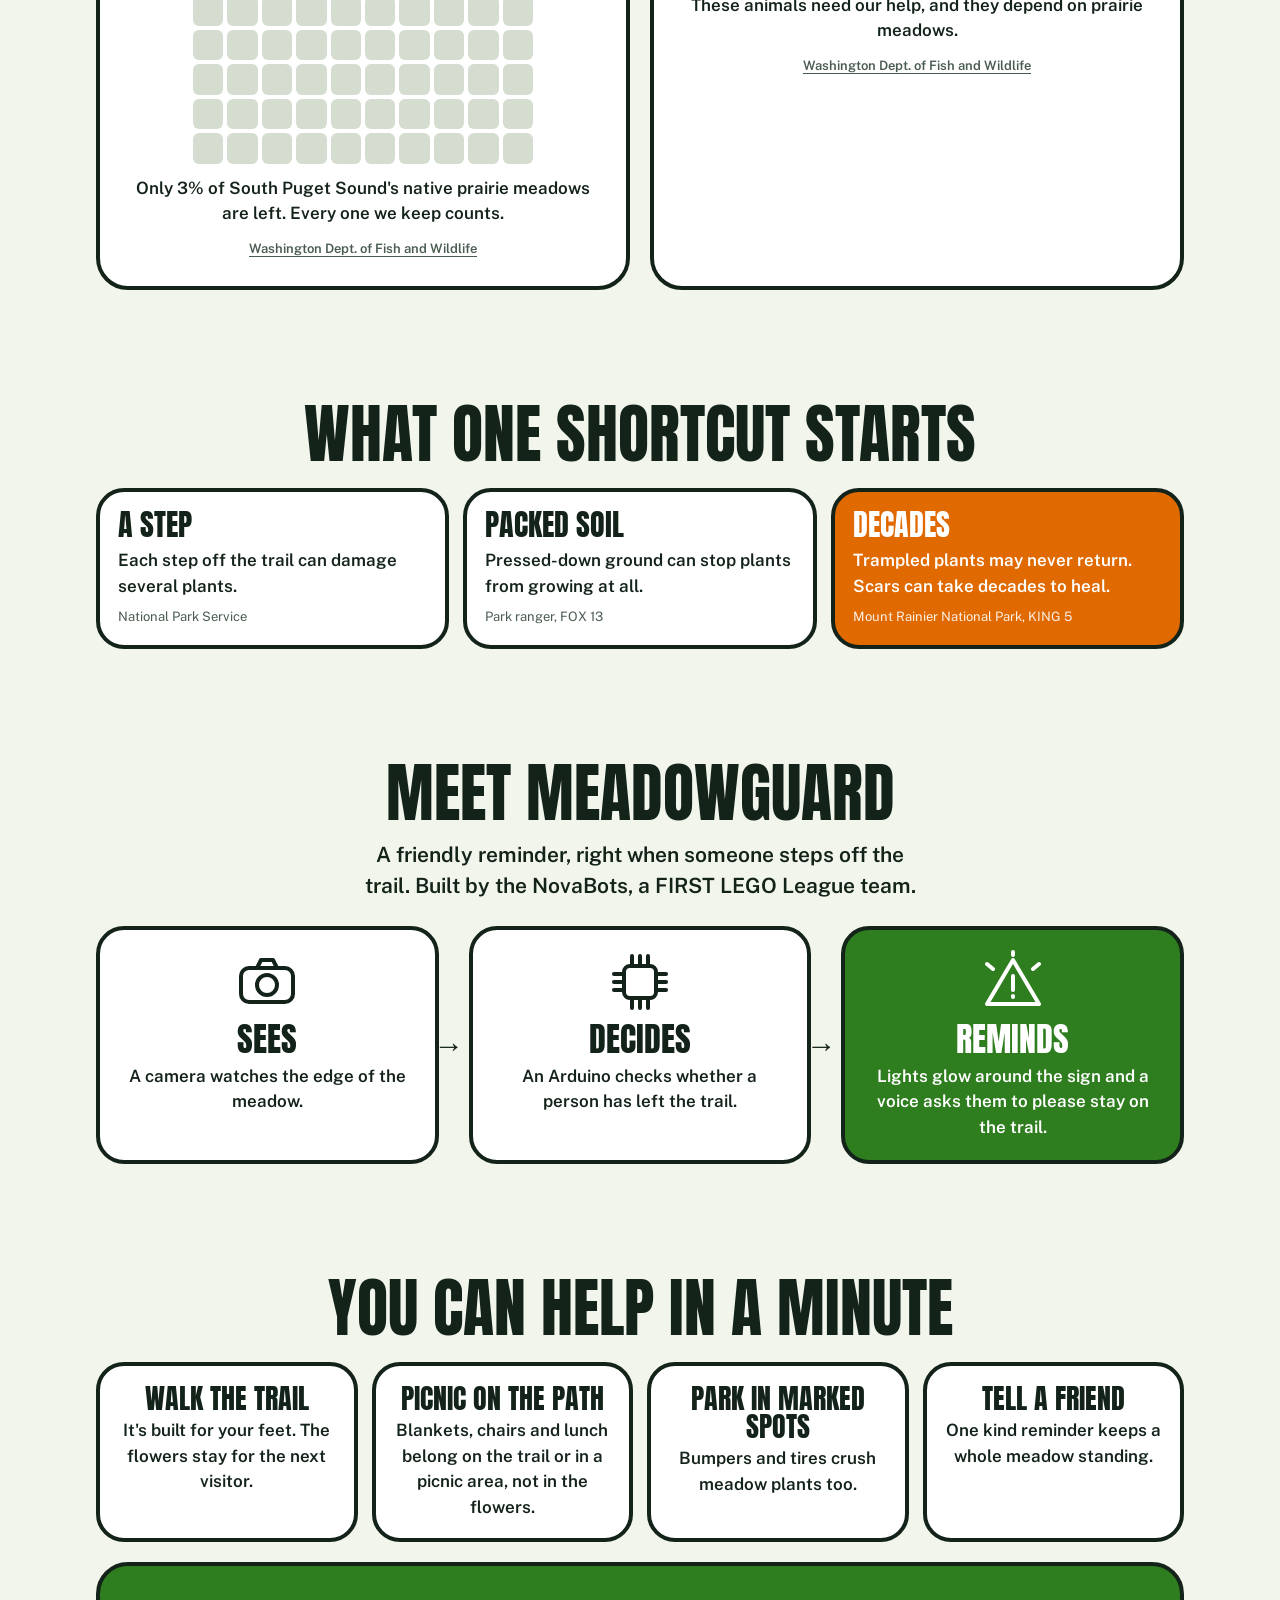
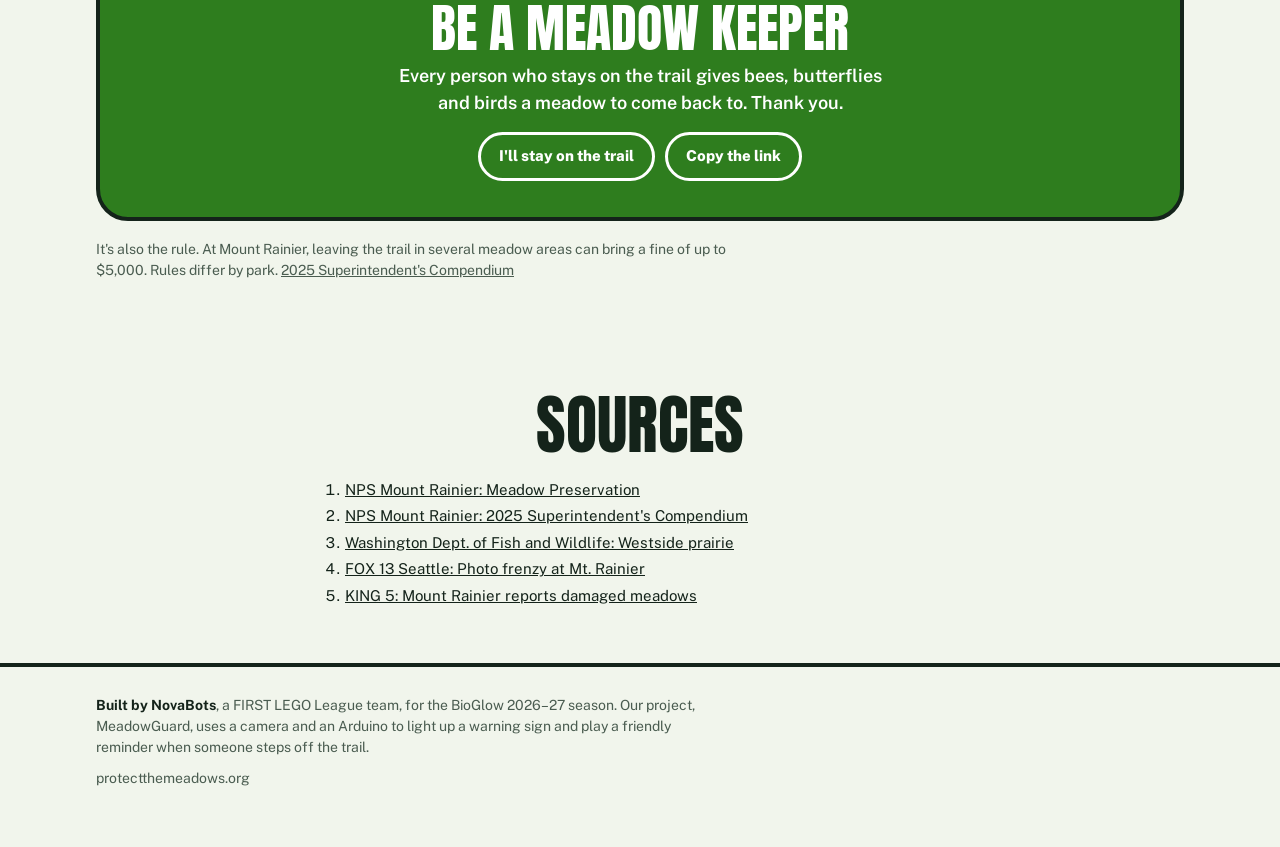
==== commit 082d5ca5: "Add fallback message to meadow canvas" ====
--- a/index.html
+++ b/index.html
@@ -28,6 +28,7 @@
   <div class="scene">
     <canvas id="meadow" role="img" aria-label="A wildflower meadow with a snowy mountain behind it and a dirt trail through the middle. Footprints off the trail have flattened the flowers they touched."></canvas>
     <div class="hint" id="hint">Tap the meadow to step. Try the trail, too.</div>
+    <div class="fallback" id="meadow-fallback">Loading the meadow. If this message stays, refresh the page.</div>
   </div>
   <div class="bar">
     <div class="status" id="status" aria-live="polite"><span id="n">0</span> plants crushed<small id="msg"></small></div>
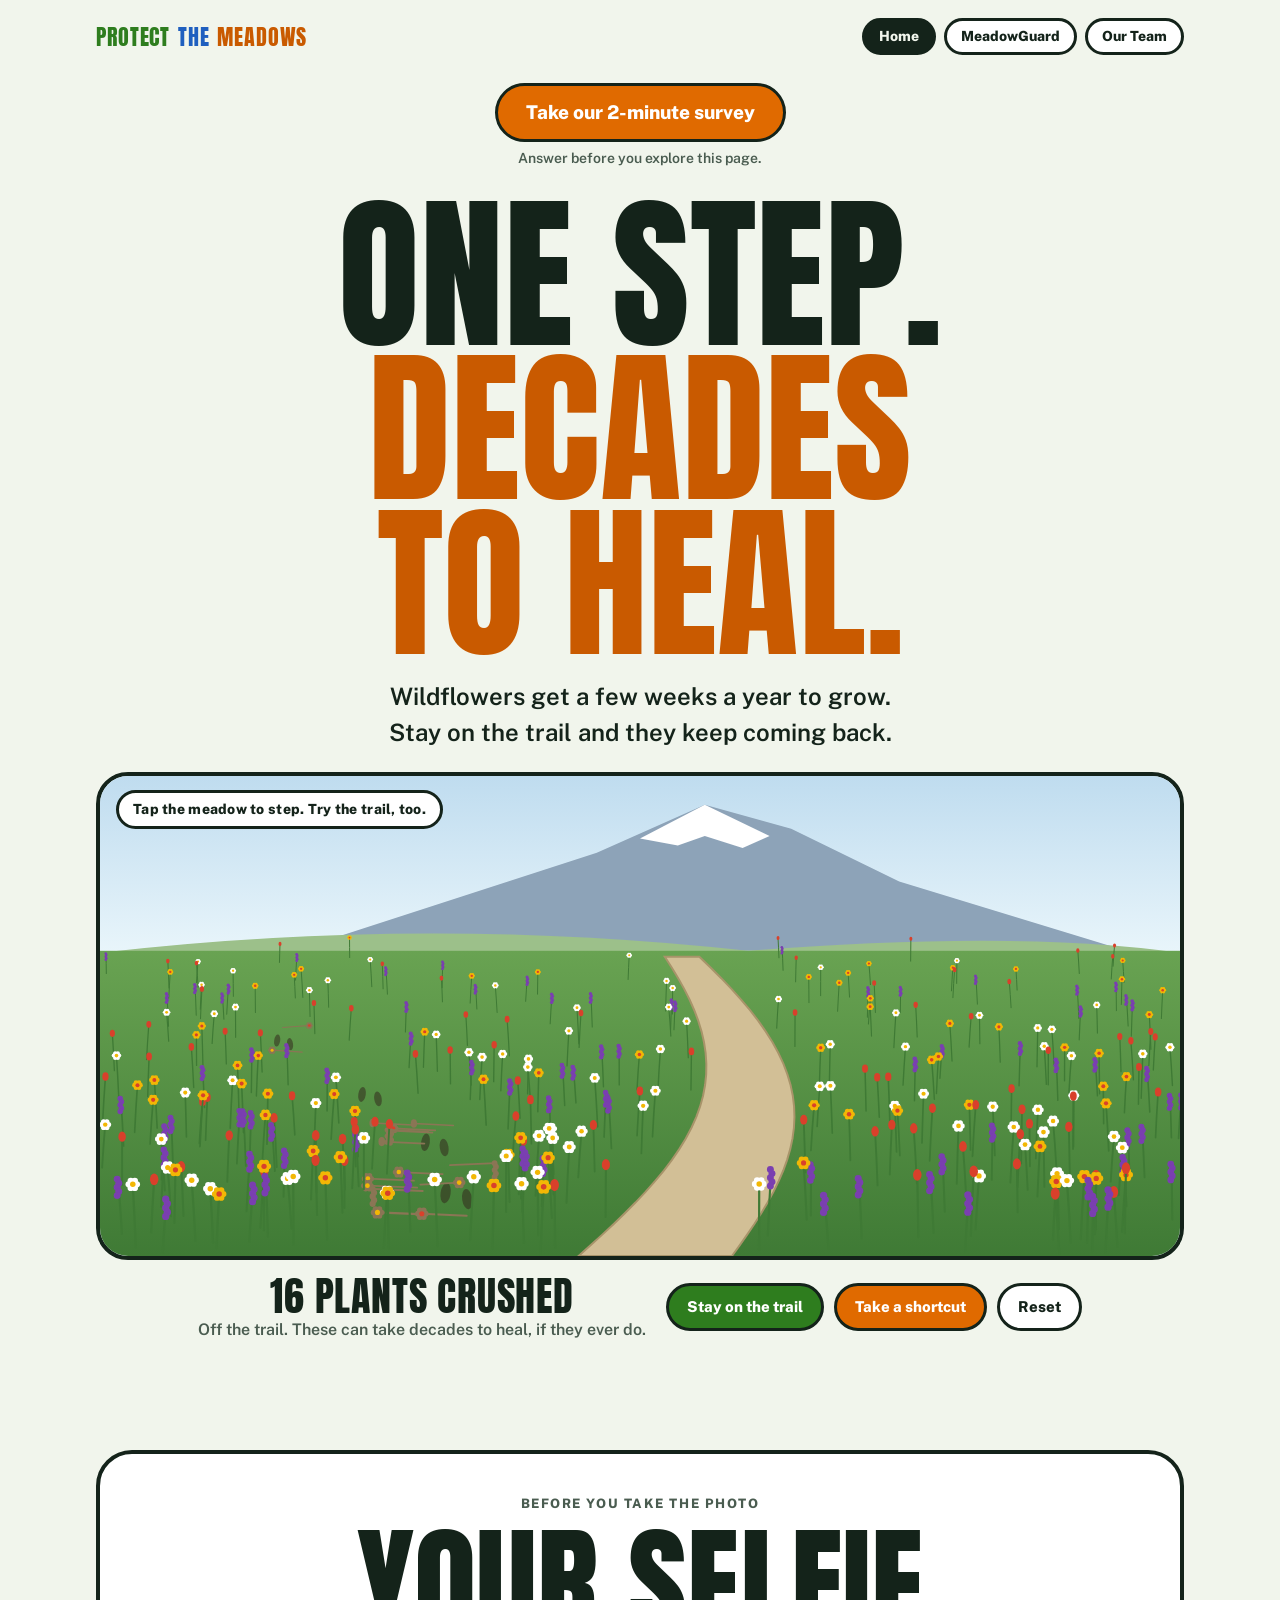
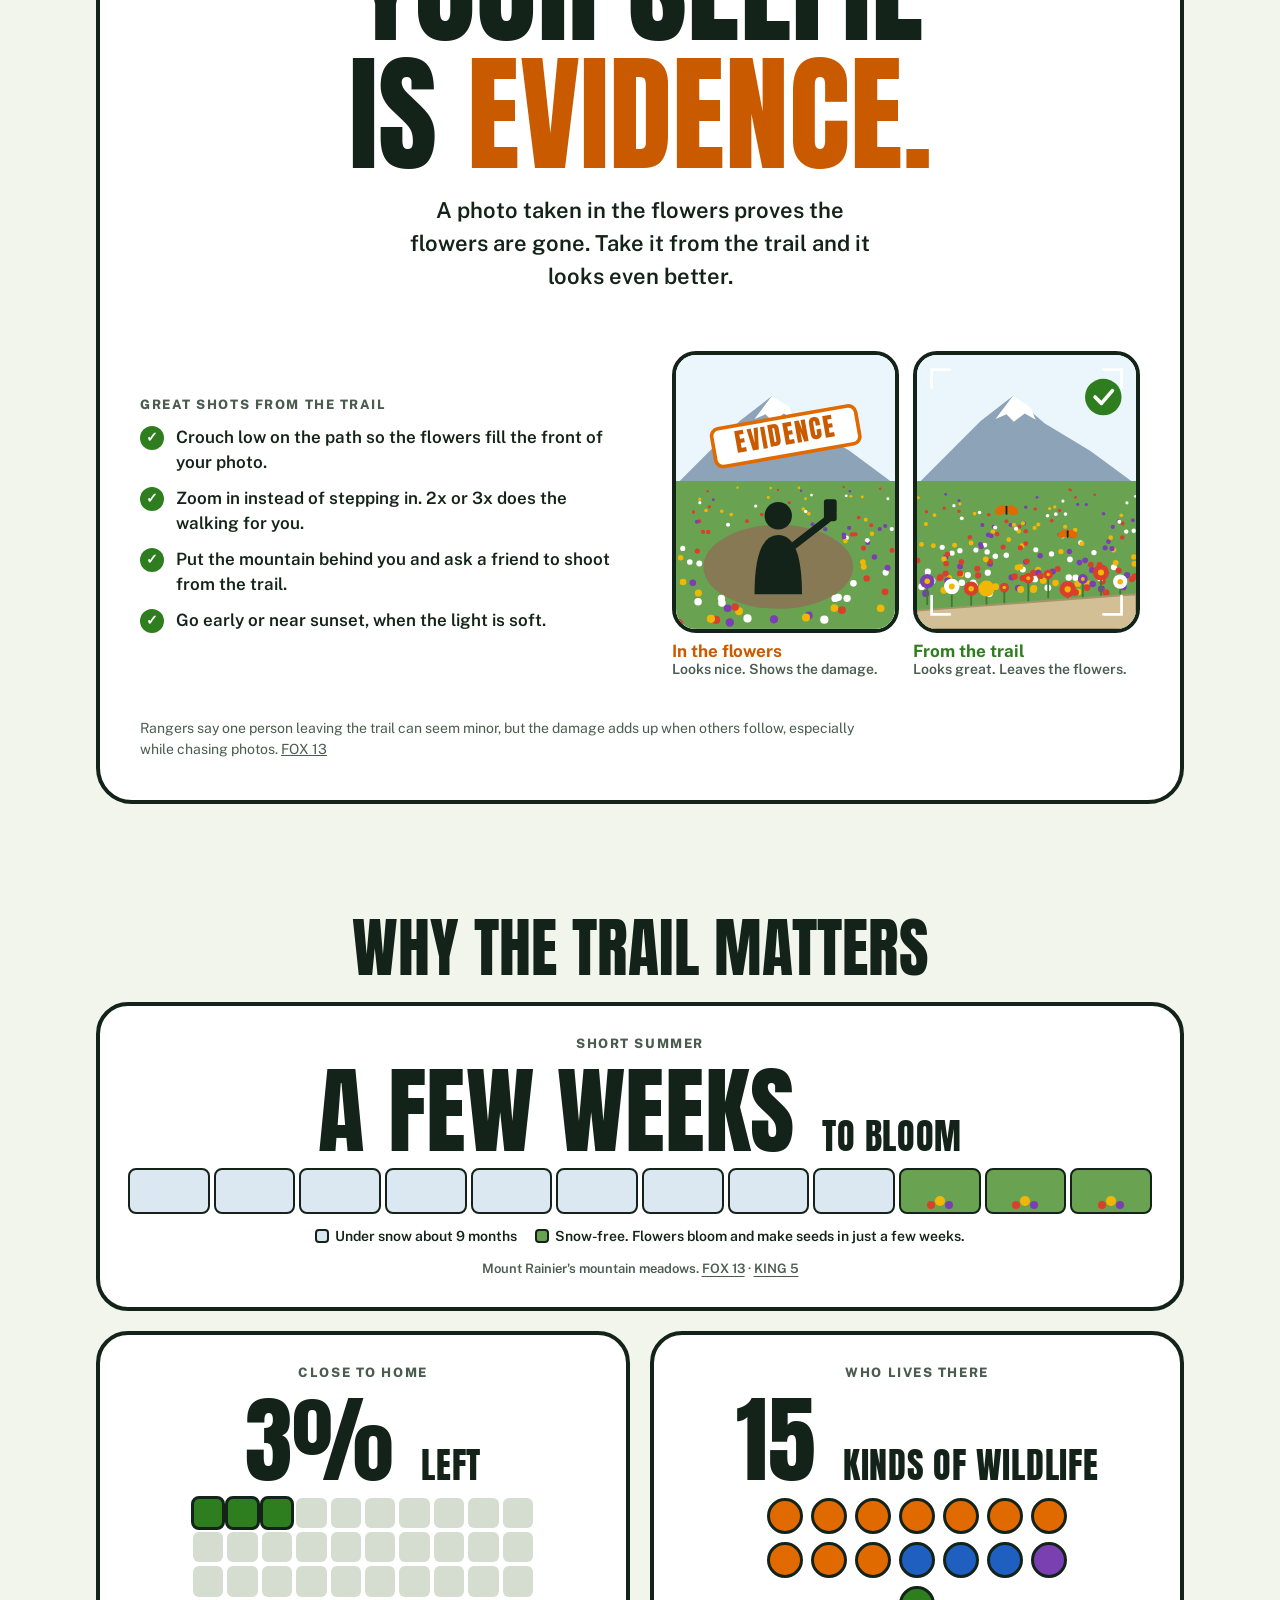
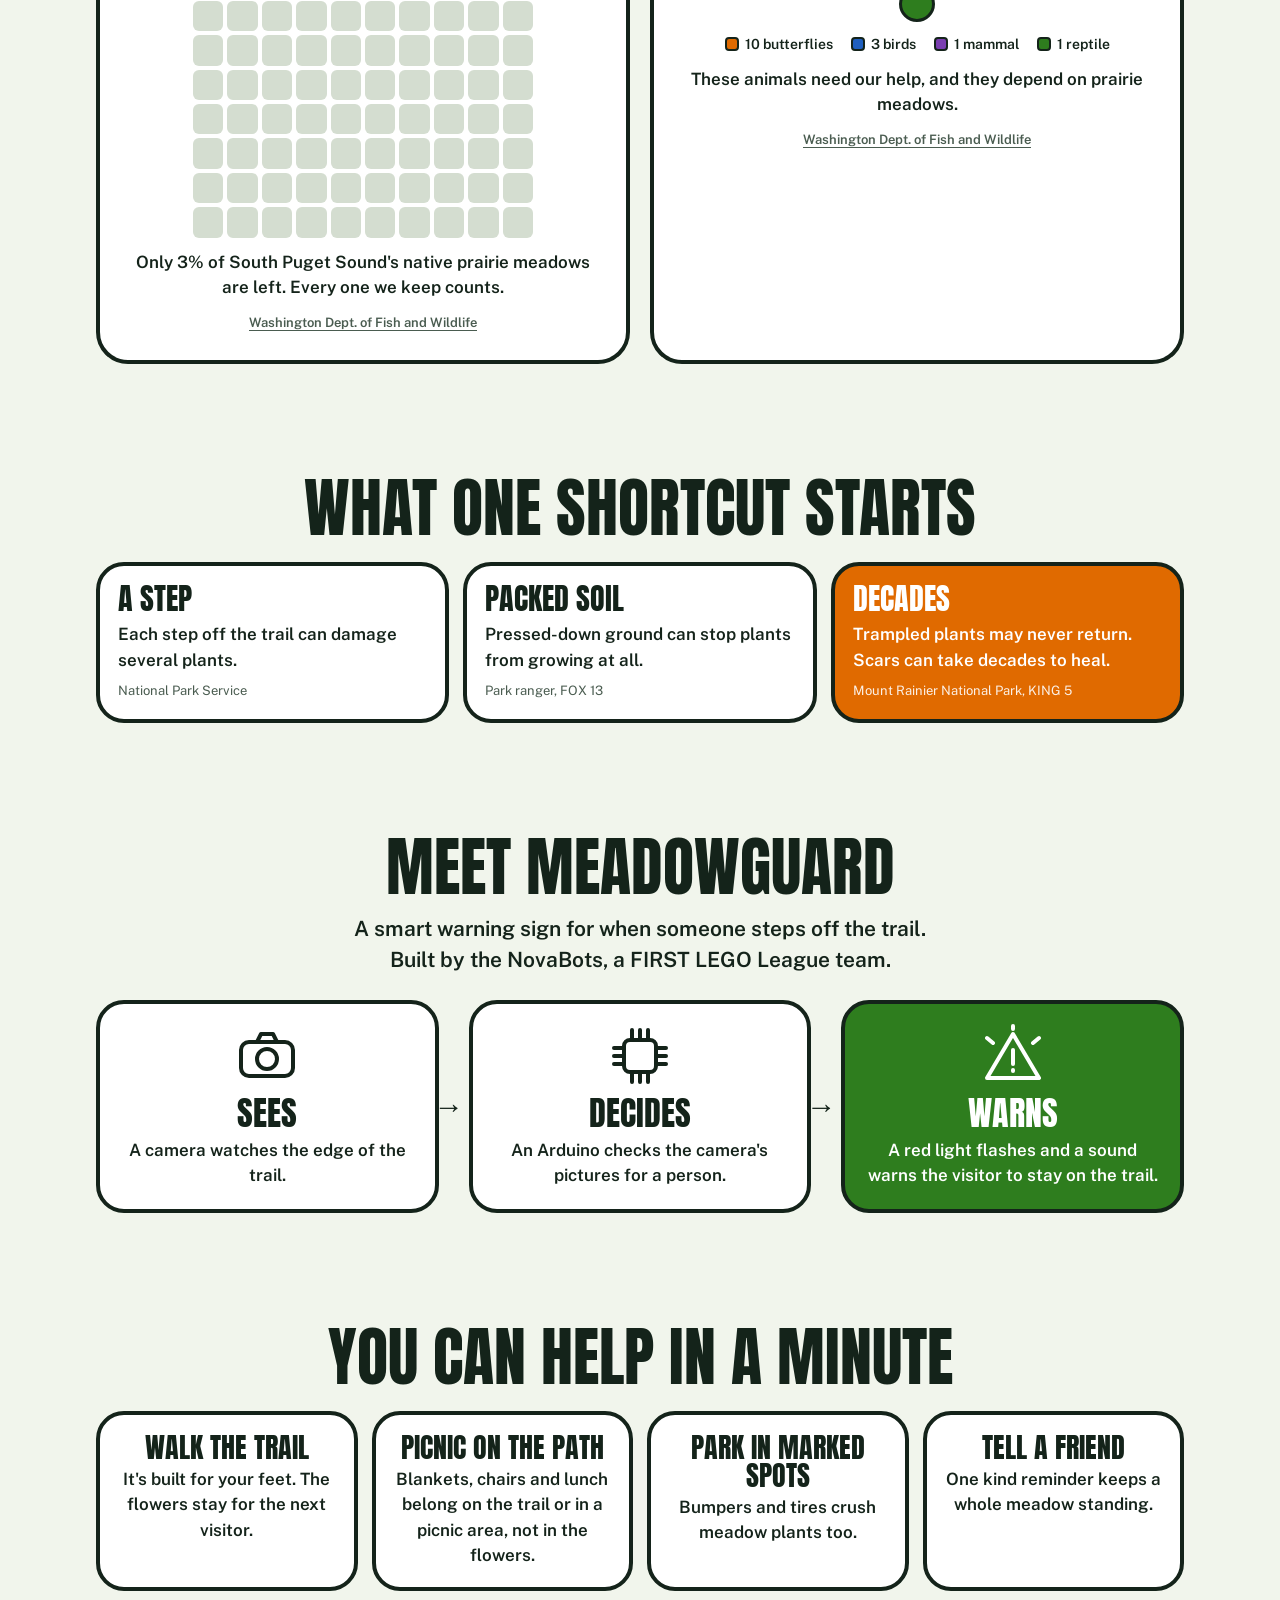
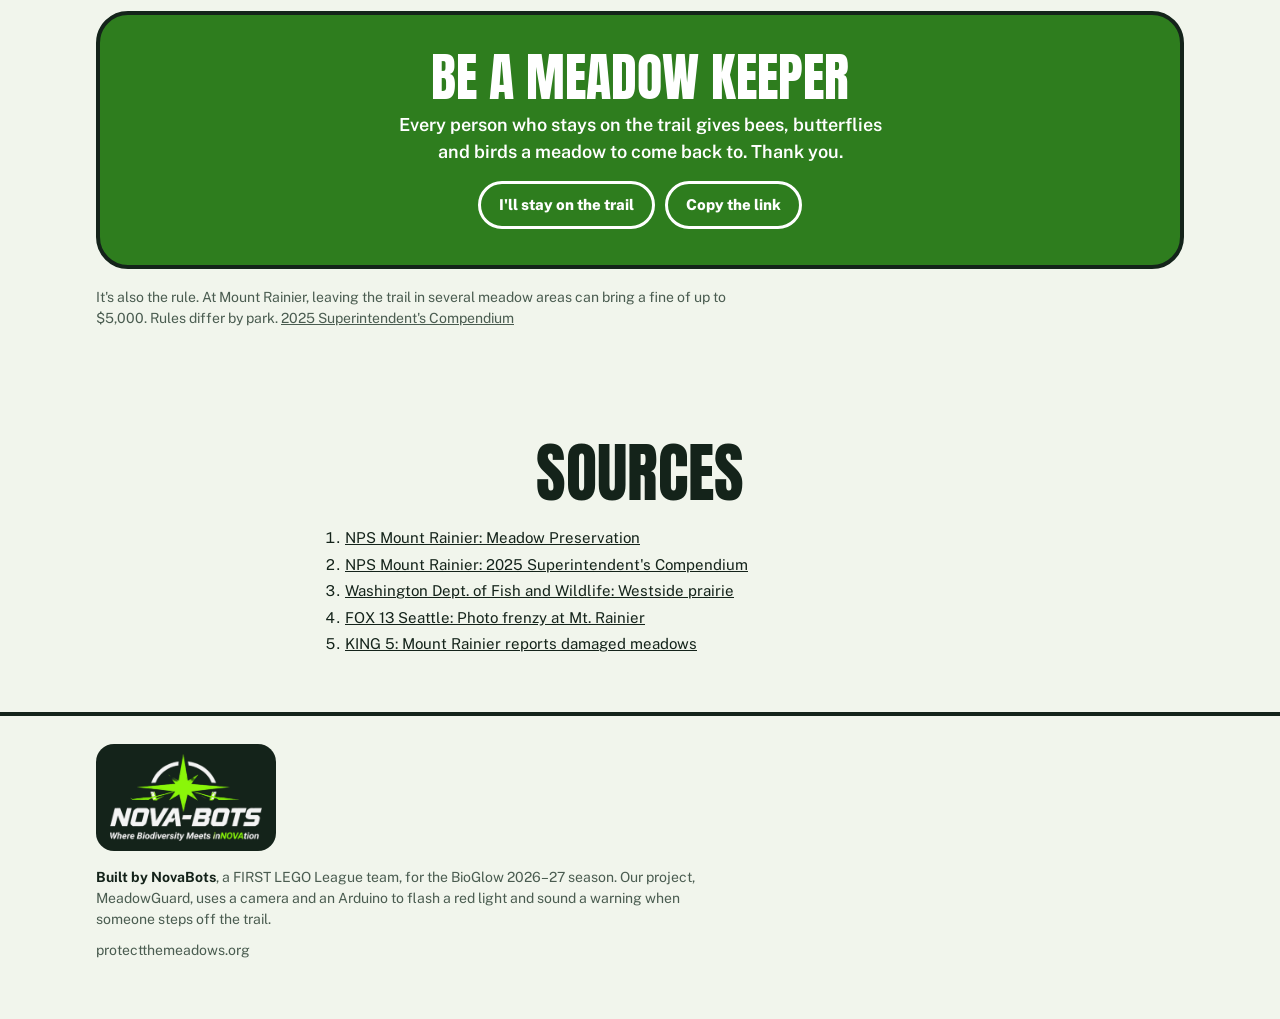
==== commit 8fe61d24: "Fill in MeadowGuard page, add visitor survey and team logo - MeadowGuard page: prototype, problem, h" ====
--- a/index.html
+++ b/index.html
@@ -22,6 +22,10 @@
 
 <main>
 <section class="wrap" style="padding-top:8px">
+  <div class="survey-cta">
+    <a class="btn warn" href="survey.html">Take our 2-minute survey</a>
+    <p>Answer before you explore this page.</p>
+  </div>
   <h1 class="hero-xl"><span>One step.</span><span class="c-orange">Decades to heal.</span></h1>
   <p class="lede">Wildflowers get a few weeks a year to grow. Stay on the trail and they keep coming back.</p>
 
@@ -139,11 +143,11 @@
 
 <section class="wrap" aria-labelledby="mg">
   <h2 id="mg">Meet MeadowGuard</h2>
-  <p class="sub">A friendly reminder, right when someone steps off the trail. Built by the NovaBots, a FIRST LEGO League team.</p>
+  <p class="sub">A smart warning sign for when someone steps off the trail. Built by the NovaBots, a FIRST LEGO League team.</p>
   <div class="steps">
-    <div class="step"><svg viewBox="0 0 64 64" aria-hidden="true"><rect x="6" y="18" width="52" height="34" rx="8"/><circle cx="32" cy="35" r="10"/><path d="M22 18 L26 10 H38 L42 18"/></svg><h3>Sees</h3><p>A camera watches the edge of the meadow.</p></div>
-    <div class="step"><svg viewBox="0 0 64 64" aria-hidden="true"><rect x="16" y="16" width="32" height="32" rx="6"/><path d="M24 6V16M32 6V16M40 6V16M24 48V58M32 48V58M40 48V58M6 24H16M6 32H16M6 40H16M48 24H58M48 32H58M48 40H58"/></svg><h3>Decides</h3><p>An Arduino checks whether a person has left the trail.</p></div>
-    <div class="step go"><svg viewBox="0 0 64 64" aria-hidden="true"><path d="M32 10 L58 54 H6 Z"/><path d="M32 26 V40"/><path d="M32 46 V47"/><path d="M6 14 L12 19 M58 14 L52 19 M32 2 V5"/></svg><h3>Reminds</h3><p>Lights glow around the sign and a voice asks them to please stay on the trail.</p></div>
+    <div class="step"><svg viewBox="0 0 64 64" aria-hidden="true"><rect x="6" y="18" width="52" height="34" rx="8"/><circle cx="32" cy="35" r="10"/><path d="M22 18 L26 10 H38 L42 18"/></svg><h3>Sees</h3><p>A camera watches the edge of the trail.</p></div>
+    <div class="step"><svg viewBox="0 0 64 64" aria-hidden="true"><rect x="16" y="16" width="32" height="32" rx="6"/><path d="M24 6V16M32 6V16M40 6V16M24 48V58M32 48V58M40 48V58M6 24H16M6 32H16M6 40H16M48 24H58M48 32H58M48 40H58"/></svg><h3>Decides</h3><p>An Arduino checks the camera's pictures for a person.</p></div>
+    <div class="step go"><svg viewBox="0 0 64 64" aria-hidden="true"><path d="M32 10 L58 54 H6 Z"/><path d="M32 26 V40"/><path d="M32 46 V47"/><path d="M6 14 L12 19 M58 14 L52 19 M32 2 V5"/></svg><h3>Warns</h3><p>A red light flashes and a sound warns the visitor to stay on the trail.</p></div>
   </div>
 </section>
 
--- a/css/style.css
+++ b/css/style.css
@@ -76,6 +76,10 @@
 .site-footer{border-top:4px solid var(--line);padding-block:28px 48px;font-size:14px;color:var(--muted)}
 .site-footer p{margin:0 0 10px;max-width:70ch}
 .site-footer strong{color:var(--ink)}
+/* NovaBots logo has white lettering, so it always sits on a dark panel */
+.team-logo,.footer-logo{display:block;height:auto;max-width:100%;background:#14231a;border-radius:18px}
+.team-logo{margin:16px auto;padding:18px 24px}
+.footer-logo{margin:0 0 16px;padding:10px 14px}
 .sources ol{margin:0 auto;padding-left:20px;display:grid;gap:4px;max-width:70ch;font-size:15px}
 
 /* ---------- buttons ---------- */
@@ -125,6 +129,8 @@
 /* ---------- BUILDING BLOCK: photo, text next to photo, checklist ---------- */
 figure.pic{margin:0;display:flex;flex-direction:column;gap:8px;min-width:0}
 .pic img{display:block;width:100%;height:auto;border:4px solid var(--line);border-radius:28px;background:var(--cell-off)}
+.pic.tall img{max-width:320px;margin:0 auto}
+.pic.gap{margin-top:24px}
 .pic figcaption{font-size:14px;font-weight:600;color:var(--muted);text-align:center}
 .two-col{display:grid;grid-template-columns:repeat(2,minmax(0,1fr));gap:clamp(20px,4vw,40px);align-items:center}
 @media (max-width:760px){.two-col{grid-template-columns:minmax(0,1fr)}}
@@ -157,3 +163,22 @@
 /* styleguide.html: the dashed box around each example */
 .demo{border:3px dashed var(--line);border-radius:28px;padding:20px;background:var(--bg)}
 .demo section{padding-block:8px}
+
+/* tables fit on phones */
+@media (max-width:560px){table{min-width:0;font-size:14px}th,td{padding:8px;overflow-wrap:break-word}}
+
+/* ---------- MeadowGuard page layout ---------- */
+.wrap.mid{max-width:960px}
+.mg section{padding-block:clamp(22px,3.5vw,38px)}
+.mg-hero{display:grid;grid-template-columns:minmax(0,1fr) auto;gap:clamp(24px,5vw,56px);align-items:center}
+.mg-hero h1{margin:8px 0 0;text-align:left;font-size:clamp(46px,8vw,88px)}
+.mg-hero .eyebrow,.mg-hero .lede{text-align:left}
+.mg-hero .lede{margin:16px 0 22px;max-width:28ch}
+.mg-hero .pic.tall img{width:auto;height:min(640px,80vh);max-width:100%}
+@media (max-width:700px){
+  .mg-hero{grid-template-columns:minmax(0,1fr);justify-items:center}
+  .mg-hero h1,.mg-hero .eyebrow,.mg-hero .lede{text-align:center}
+  .mg-hero .lede{margin-inline:auto}
+  .mg-hero .checklist{width:fit-content;max-width:100%;margin-inline:auto}
+  .mg-hero .pic.tall img{height:520px}
+}
--- a/css/landing.css
+++ b/css/landing.css
@@ -6,7 +6,8 @@
 
 .scene{position:relative;border:4px solid var(--line);border-radius:32px;overflow:hidden;background:var(--sky2);touch-action:manipulation}
 #meadow{display:block;width:100%;cursor:crosshair}
-.hint{position:absolute;left:16px;top:14px;background:var(--surface);color:var(--ink);border:3px solid var(--line);border-radius:999px;padding:6px 14px;font-weight:800;font-size:14px;letter-spacing:.02em;pointer-events:none}
+.fallback{position:absolute;inset:0;z-index:1;display:grid;place-items:center;padding:24px;text-align:center;font-weight:800;background:var(--sky2);color:var(--ink)}
+.hint{z-index:2;position:absolute;left:16px;top:14px;background:var(--surface);color:var(--ink);border:3px solid var(--line);border-radius:999px;padding:6px 14px;font-weight:800;font-size:14px;letter-spacing:.02em;pointer-events:none}
 .bar{display:flex;flex-wrap:wrap;align-items:center;justify-content:center;text-align:center;gap:12px 20px;margin-top:16px}
 .status{font-family:var(--font-display);font-size:clamp(26px,4vw,40px);text-transform:uppercase;letter-spacing:.02em;line-height:1;min-width:0}
 .status small{display:block;font-family:var(--font-body);font-size:16px;font-weight:600;color:var(--muted);text-transform:none;letter-spacing:0;margin-top:6px}
@@ -55,3 +56,8 @@
 .link .tag{font-size:13px;color:var(--muted);margin-top:auto}
 .link.end{background:var(--orange-bg);color:var(--on-orange)}
 .link.end .tag{color:var(--on-orange);opacity:.9}
+
+/* the survey button at the very top */
+.survey-cta{display:flex;flex-direction:column;align-items:center;gap:6px;margin-top:14px;text-align:center}
+.survey-cta .btn{font-size:19px;padding:12px 28px}
+.survey-cta p{margin:0;font-size:14px;font-weight:600;color:var(--muted)}
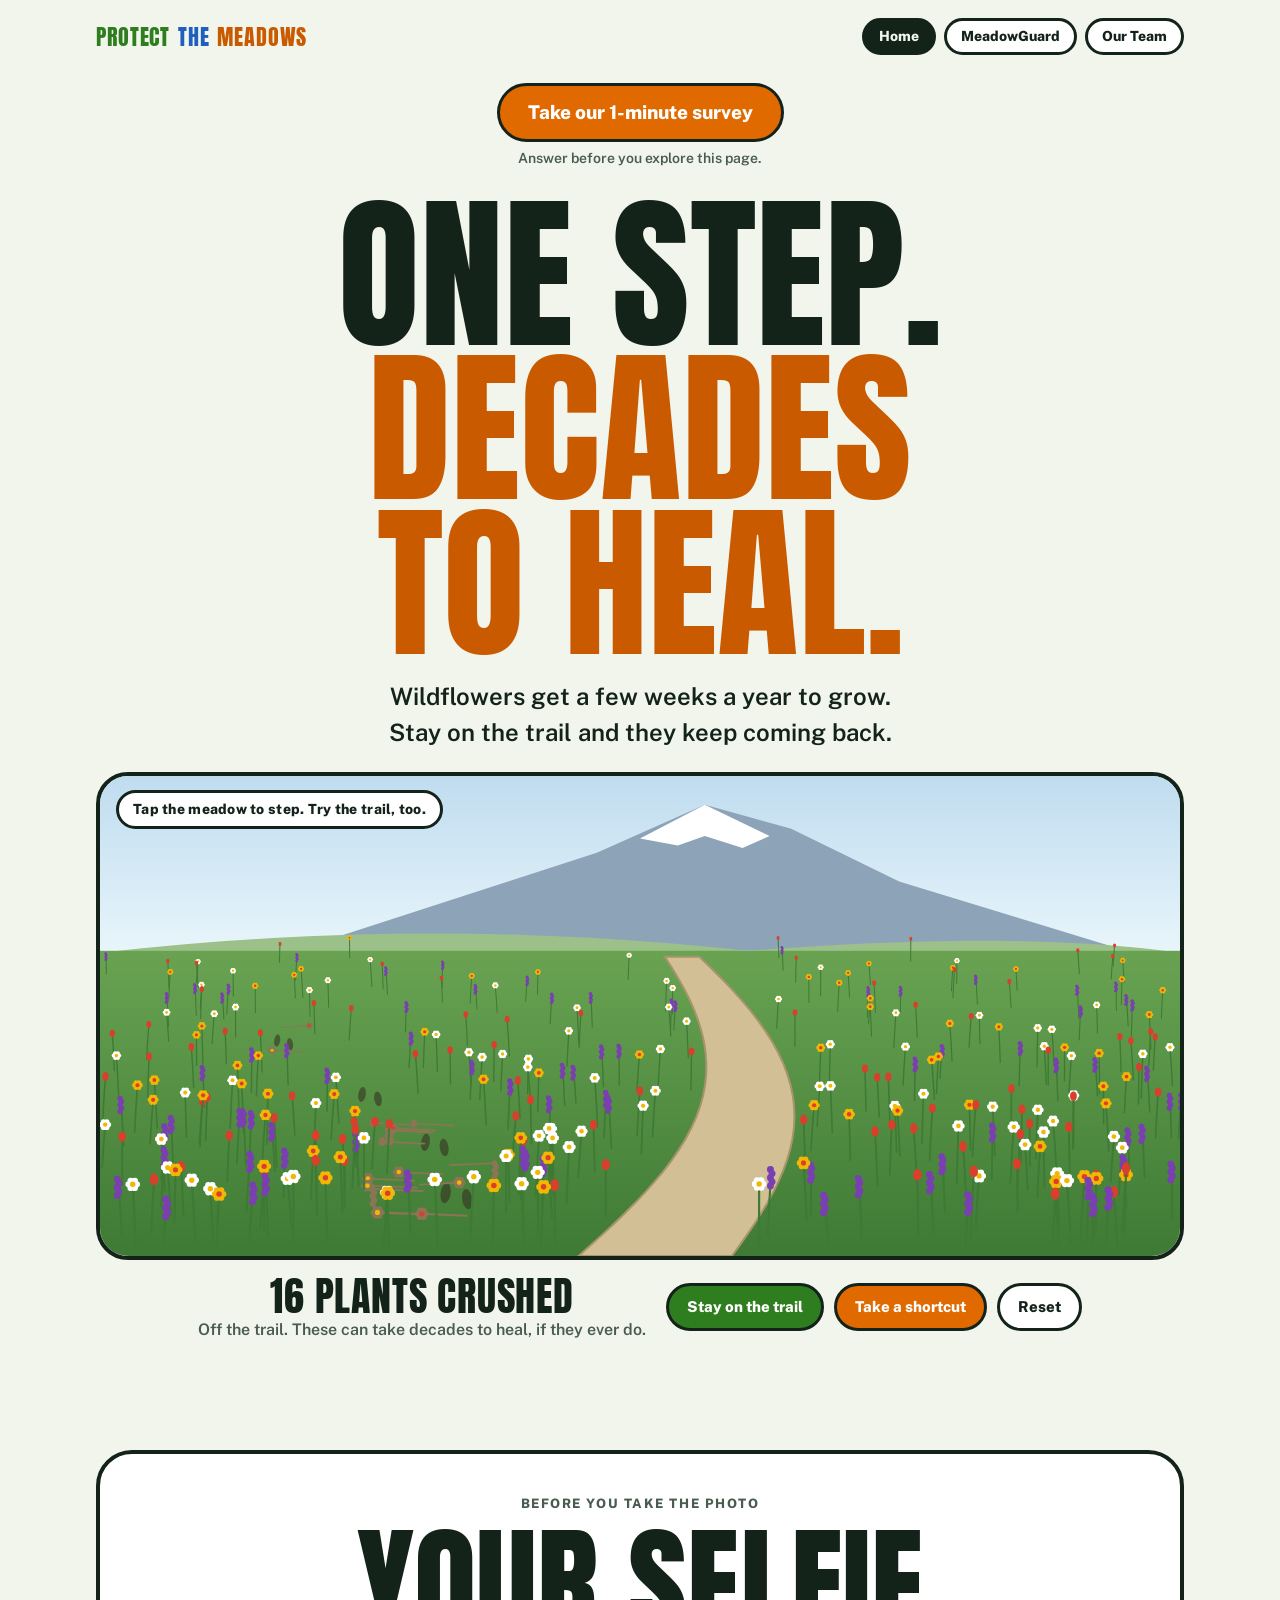
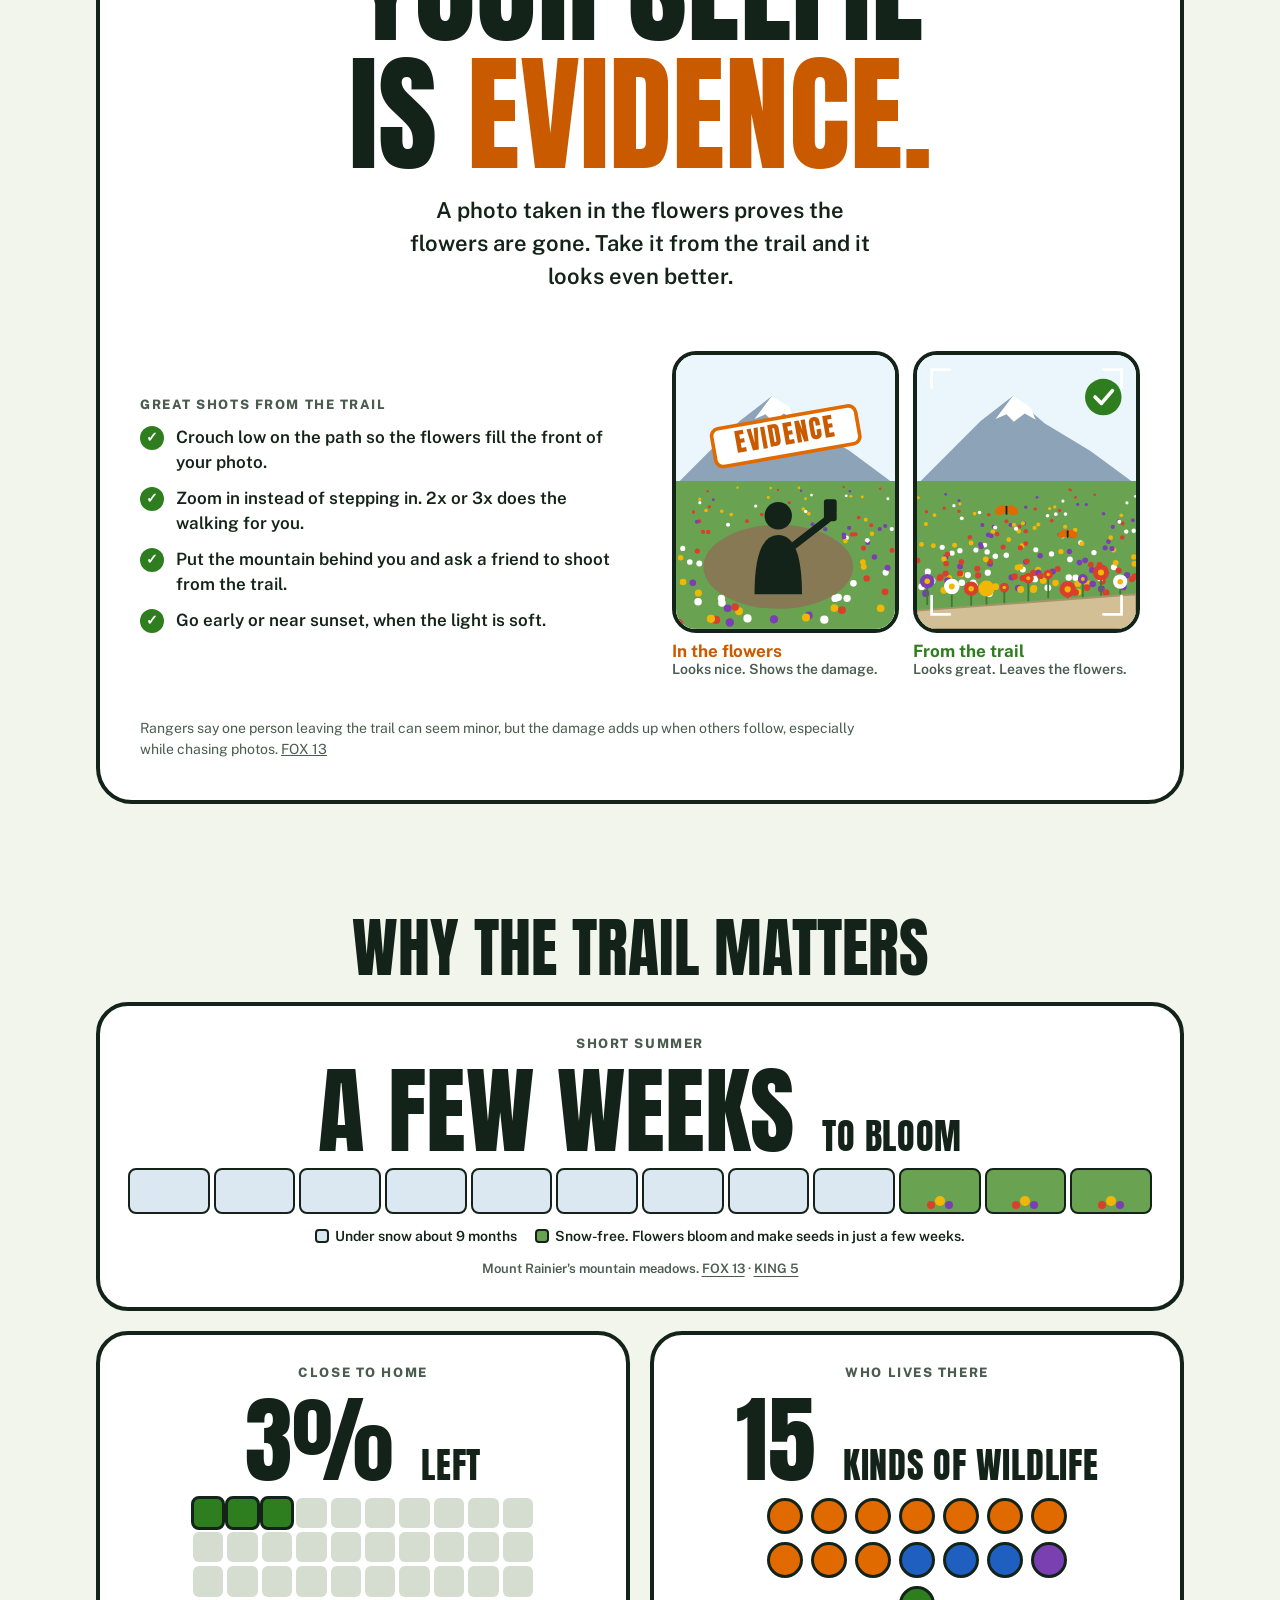
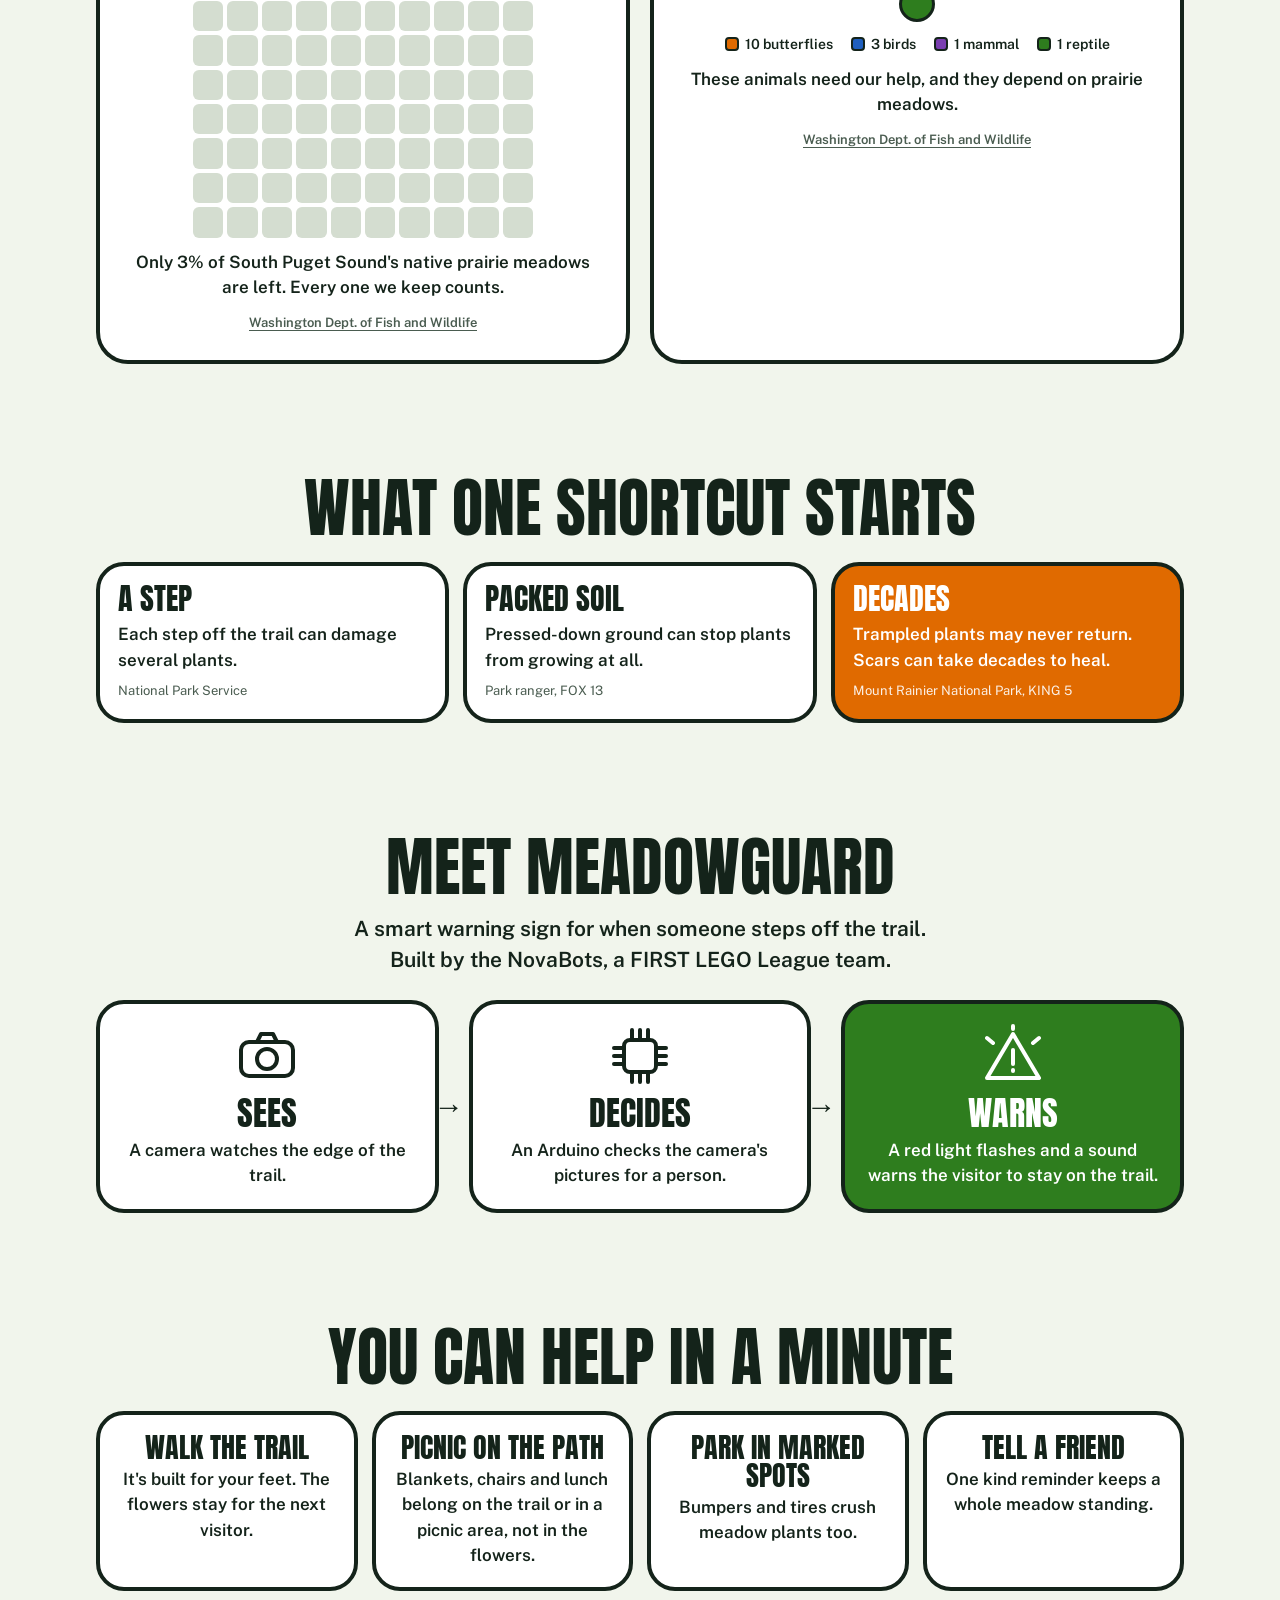
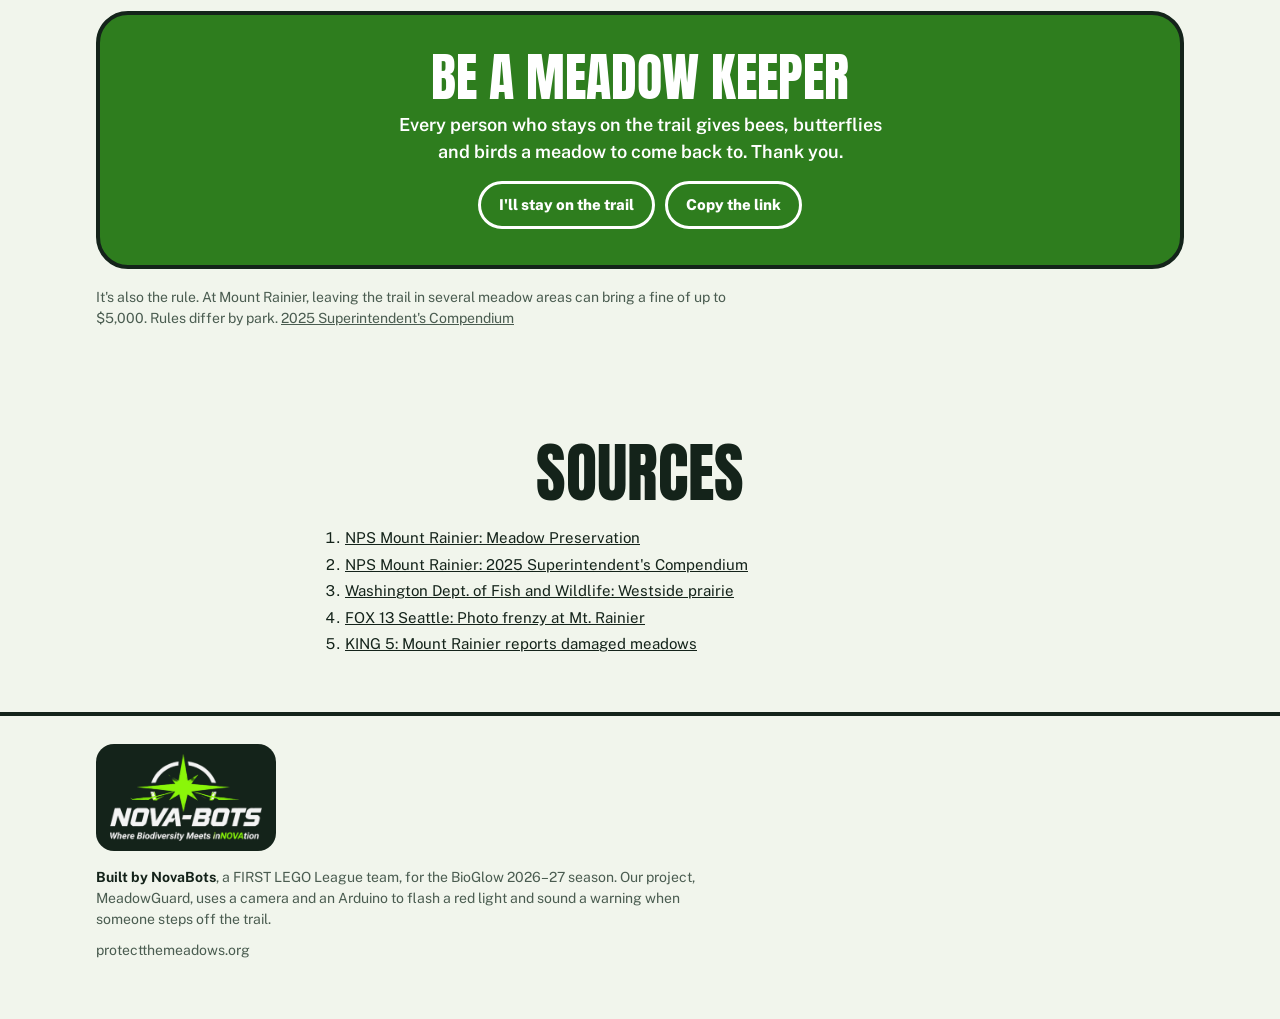
==== commit 17e229e3: "Describe the survey as 1 minute Co-Authored-By: Claude Sonnet 5.5 <noreply@anthropic.com>" ====
--- a/index.html
+++ b/index.html
@@ -23,7 +23,7 @@
 <main>
 <section class="wrap" style="padding-top:8px">
   <div class="survey-cta">
-    <a class="btn warn" href="survey.html">Take our 2-minute survey</a>
+    <a class="btn warn" href="survey.html">Take our 1-minute survey</a>
     <p>Answer before you explore this page.</p>
   </div>
   <h1 class="hero-xl"><span>One step.</span><span class="c-orange">Decades to heal.</span></h1>
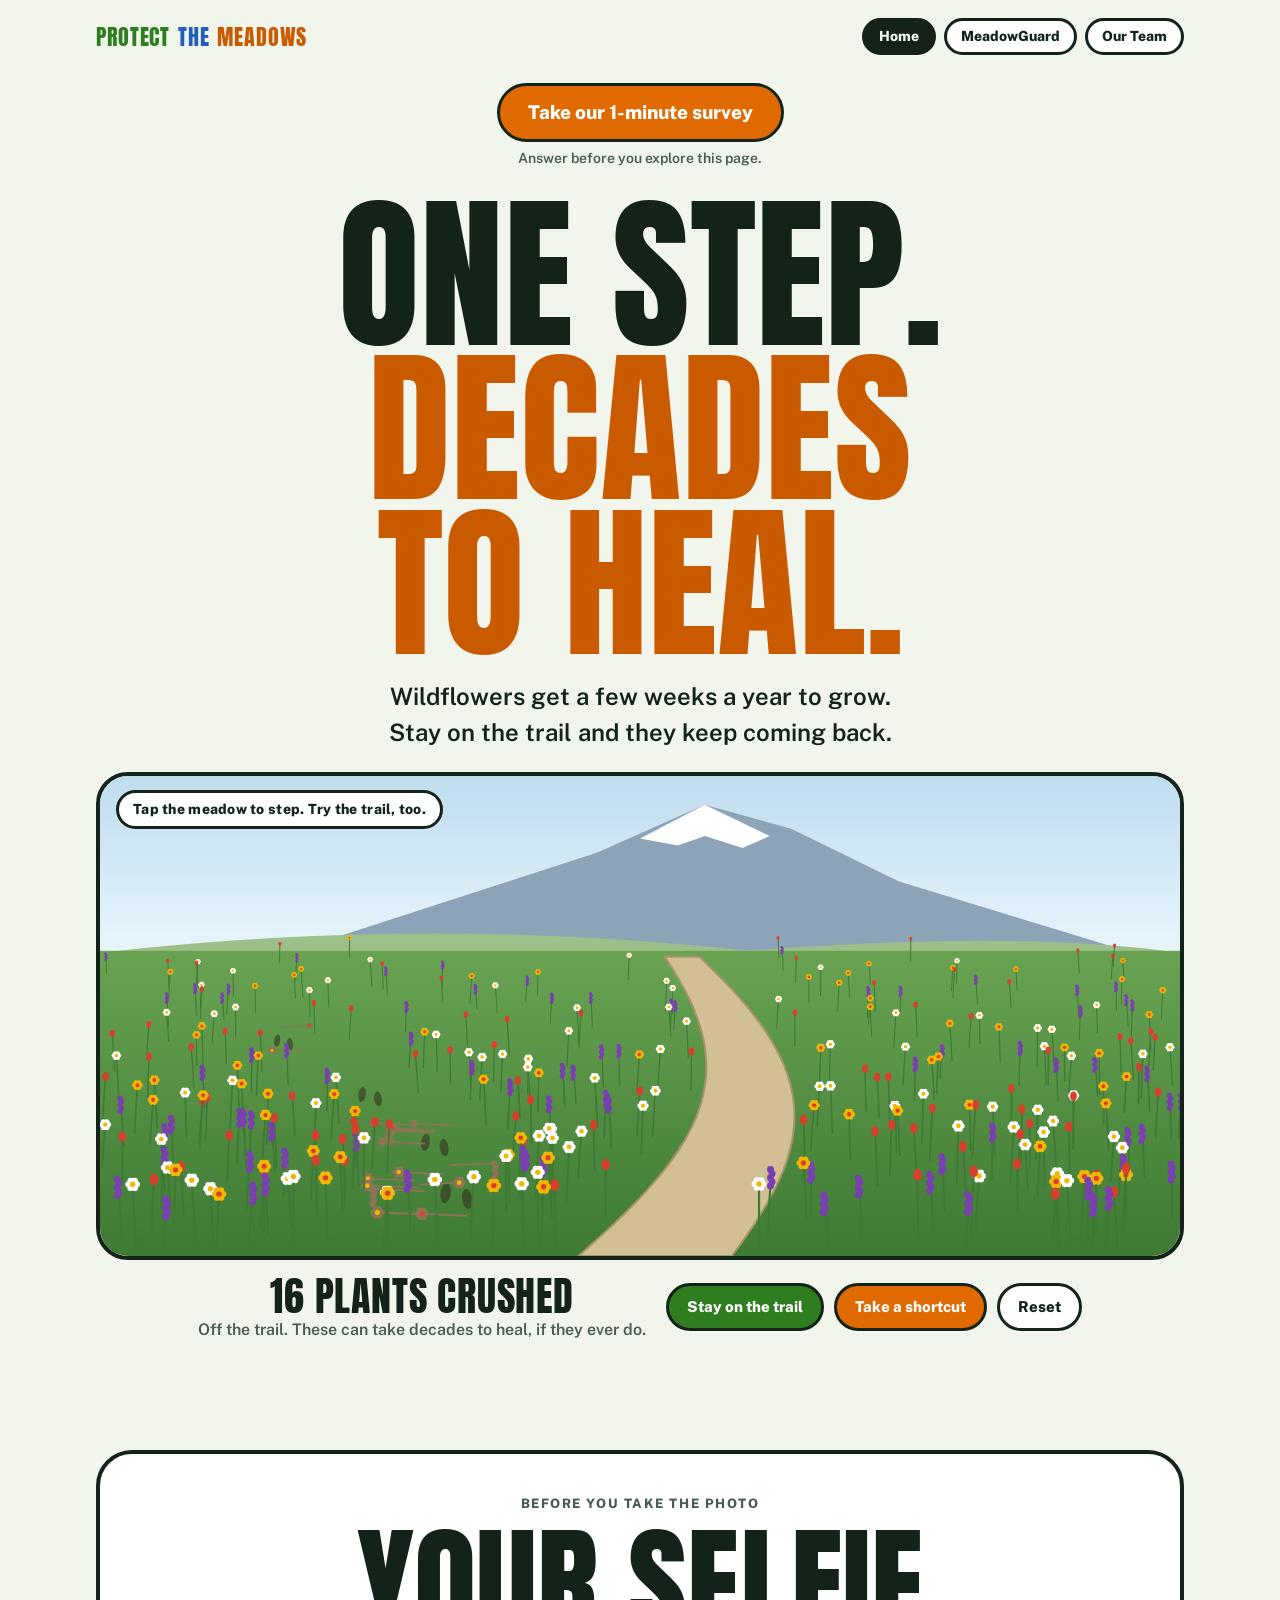
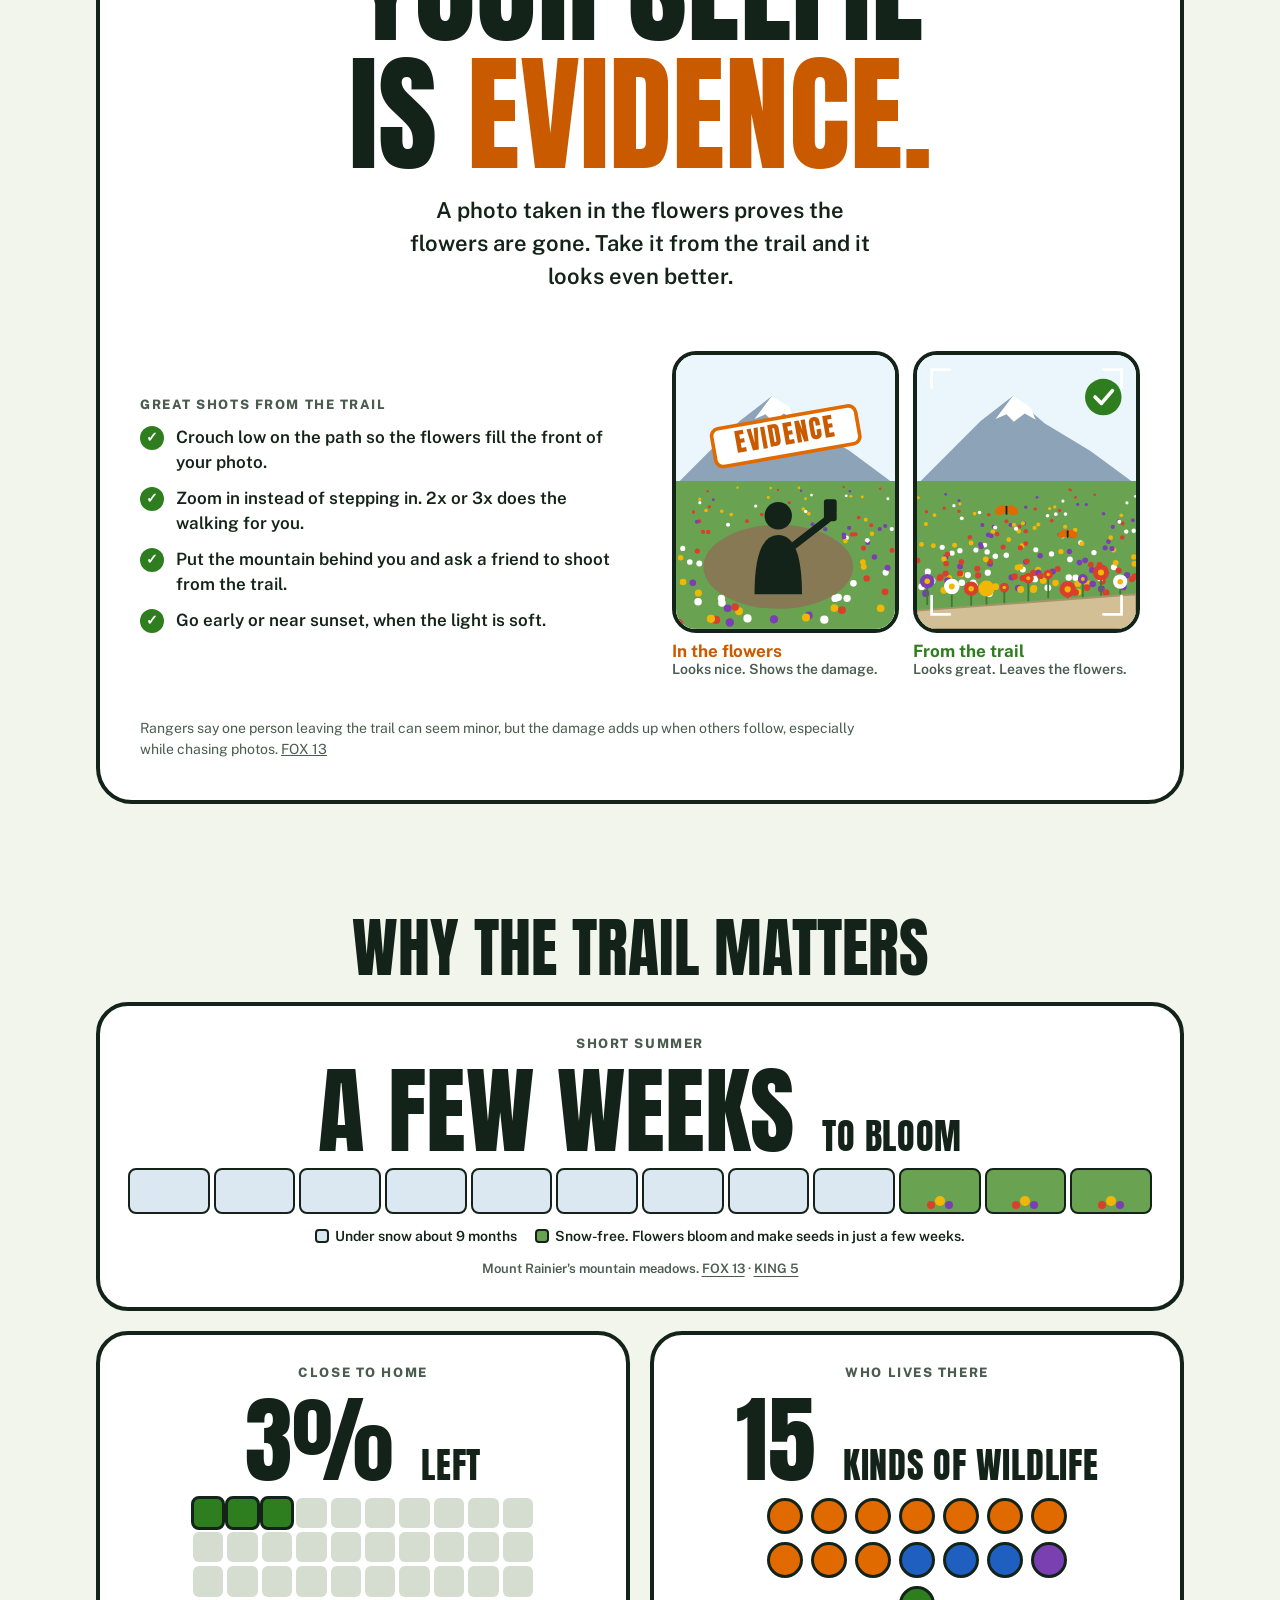
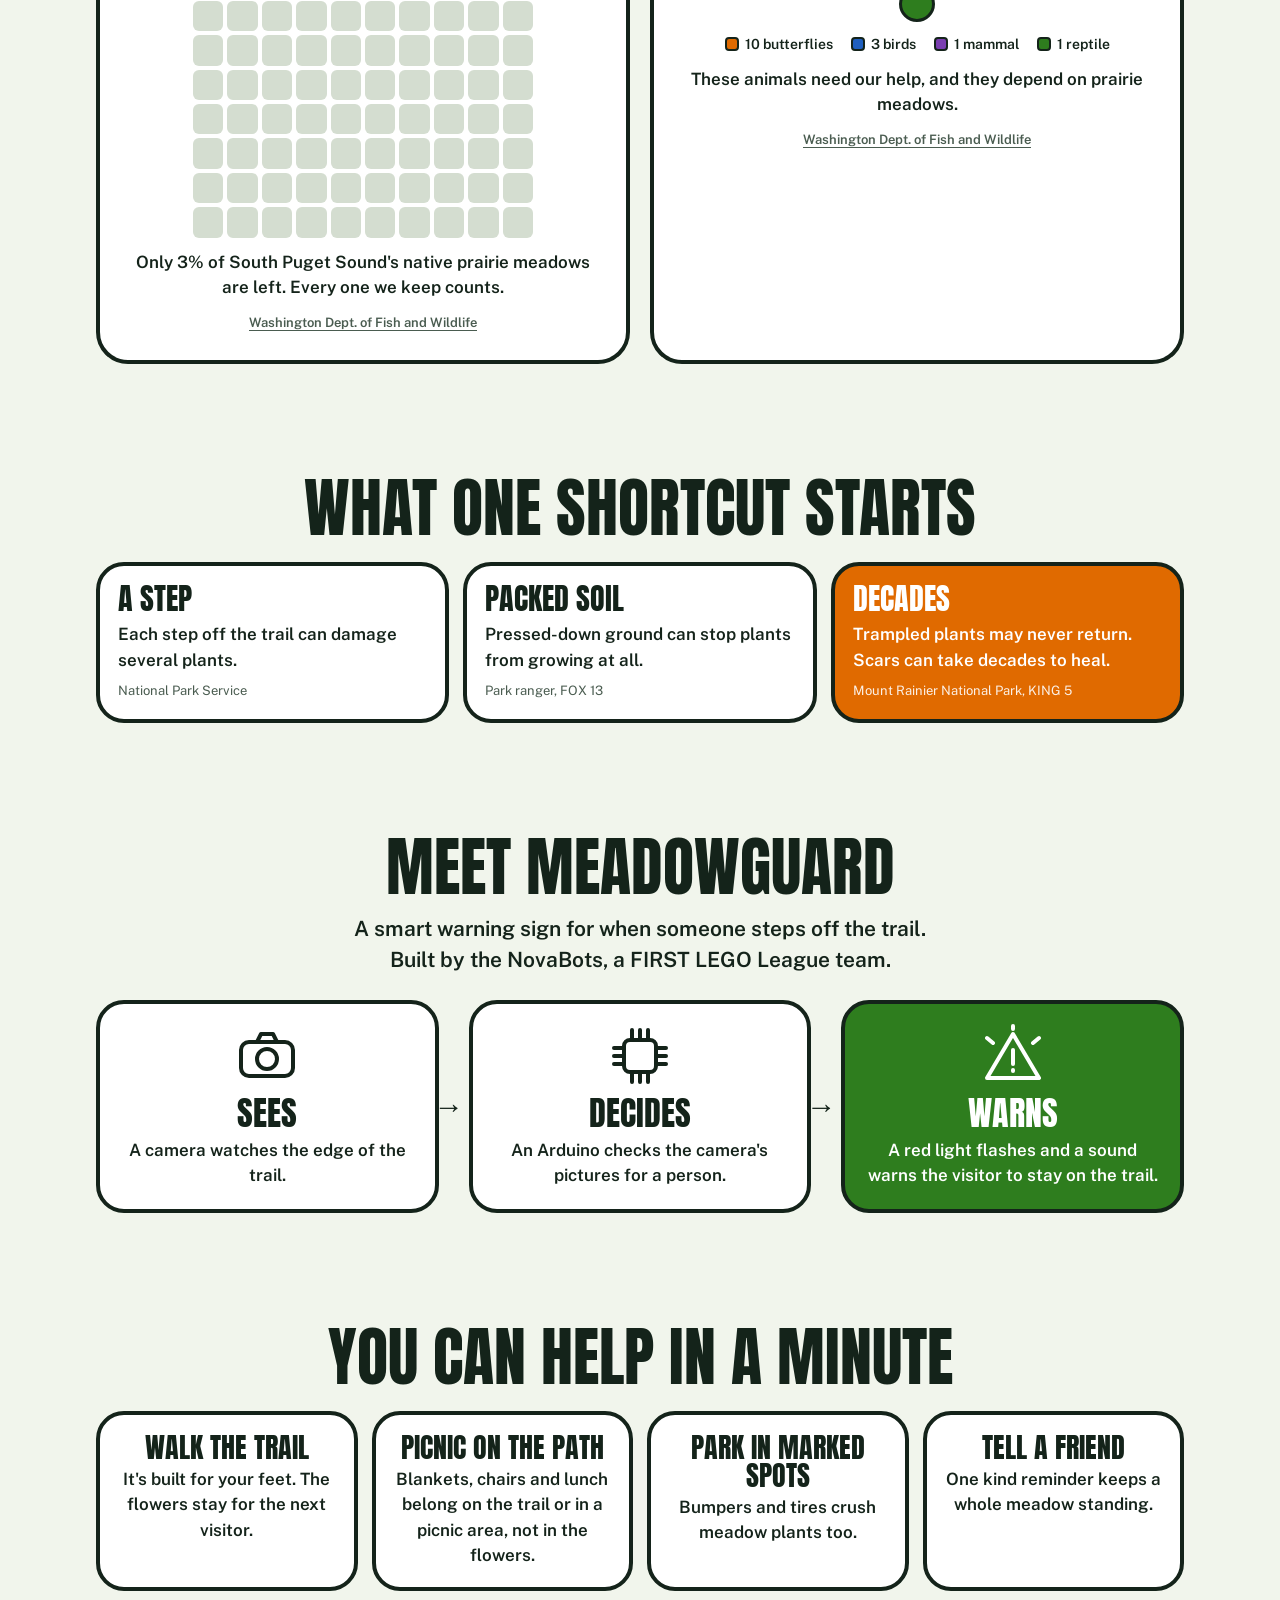
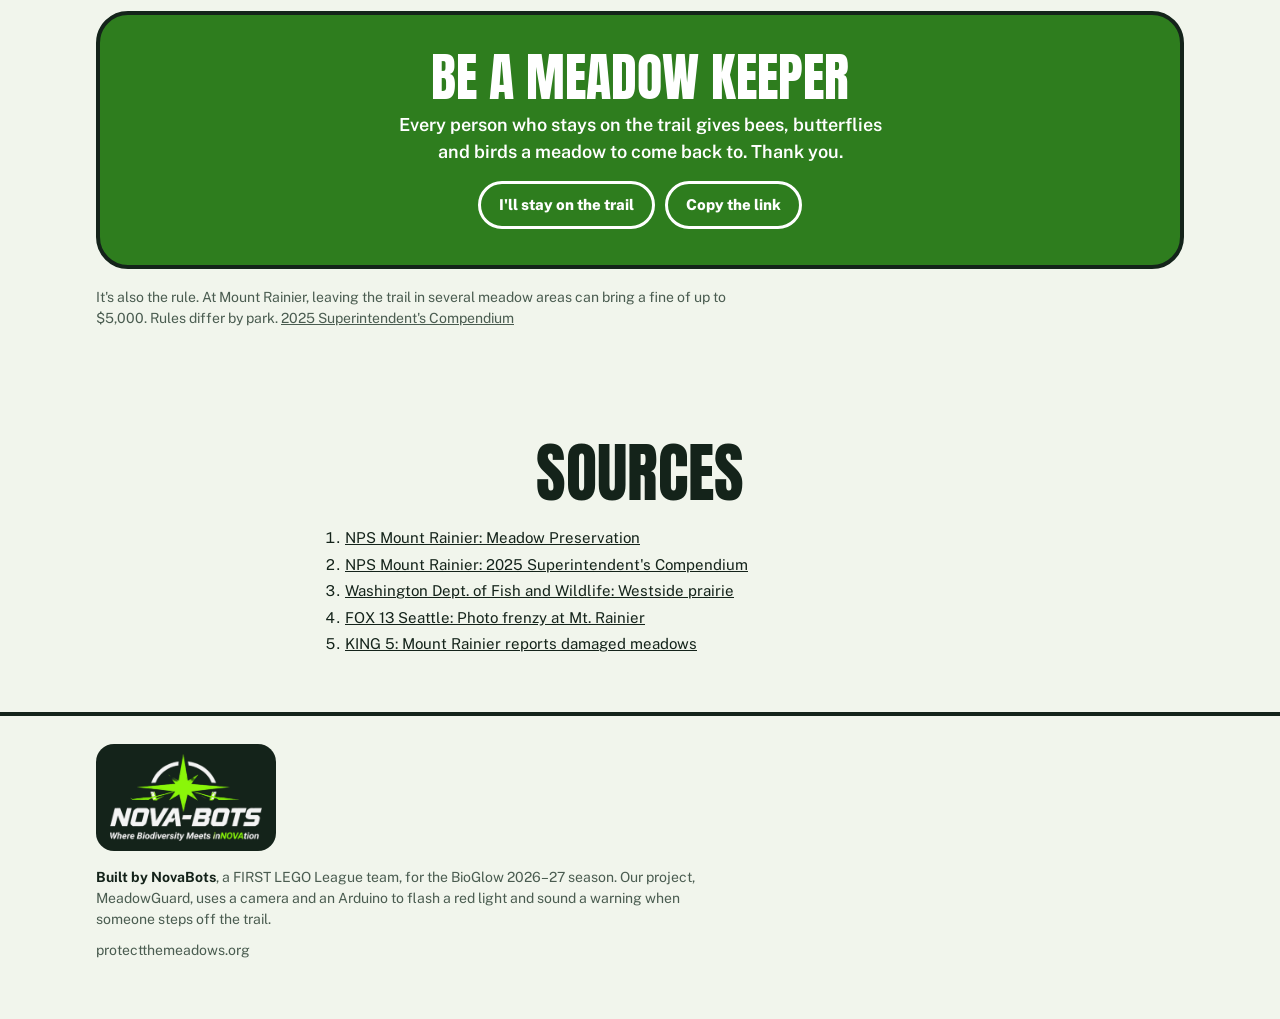
==== commit 116829d3: "Count meadow keepers from the pledge button Saves only the date and a random ID. The total shows onc" ====
--- a/index.html
+++ b/index.html
@@ -13,9 +13,11 @@
 <link rel="preconnect" href="https://fonts.gstatic.com" crossorigin>
 <link href="https://fonts.googleapis.com/css2?family=Anton&family=Public+Sans:wght@400;600;800&display=swap" rel="stylesheet">
 <link rel="stylesheet" href="css/style.css">
-<link rel="stylesheet" href="css/landing.css">
+<link rel="stylesheet" href="css/landing.css?v=3">
 <script src="js/site.js" defer></script>
-<script src="js/landing.js" defer></script>
+<script src="js/landing.js?v=4" defer></script>
+<script src="js/survey-config.js?v=2" defer></script>
+<script src="js/keepers.js" defer></script>
 </head>
 <body>
 <div id="site-header"></div>
@@ -163,6 +165,7 @@
     <div>
       <h3 id="thx-h">Be a meadow keeper</h3>
       <p id="thx-p">Every person who stays on the trail gives bees, butterflies and birds a meadow to come back to. Thank you.</p>
+      <p class="keepers" id="keepers" aria-live="polite" hidden></p>
     </div>
     <div class="btns">
       <button id="pledge" type="button" aria-pressed="false">I'll stay on the trail</button>
--- a/css/landing.css
+++ b/css/landing.css
@@ -61,3 +61,7 @@
 .survey-cta{display:flex;flex-direction:column;align-items:center;gap:6px;margin-top:14px;text-align:center}
 .survey-cta .btn{font-size:19px;padding:12px 28px}
 .survey-cta p{margin:0;font-size:14px;font-weight:600;color:var(--muted)}
+
+/* how many meadow keepers so far */
+.callout .keepers{font-family:var(--font-display);font-weight:400;font-size:clamp(24px,4vw,36px);line-height:1.2;letter-spacing:.02em;text-transform:uppercase}
+.callout .keepers[hidden]{display:none}
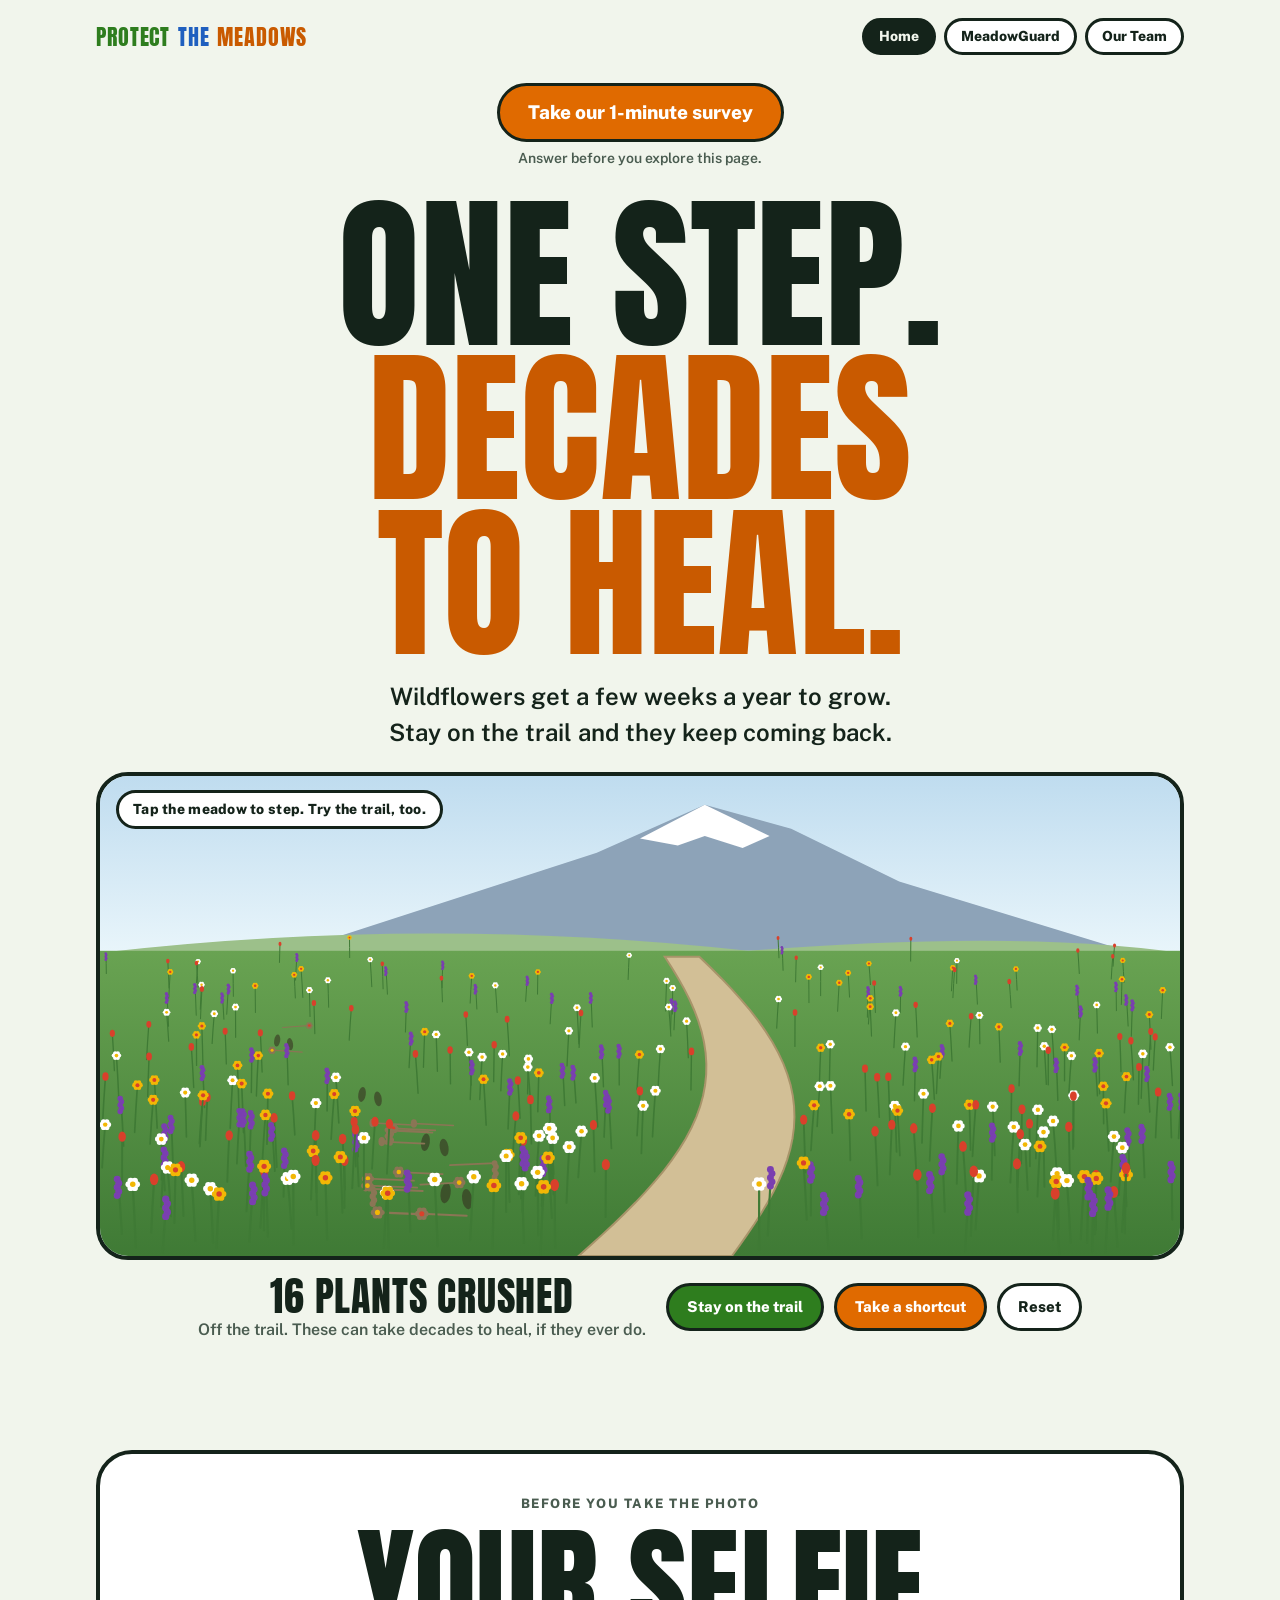
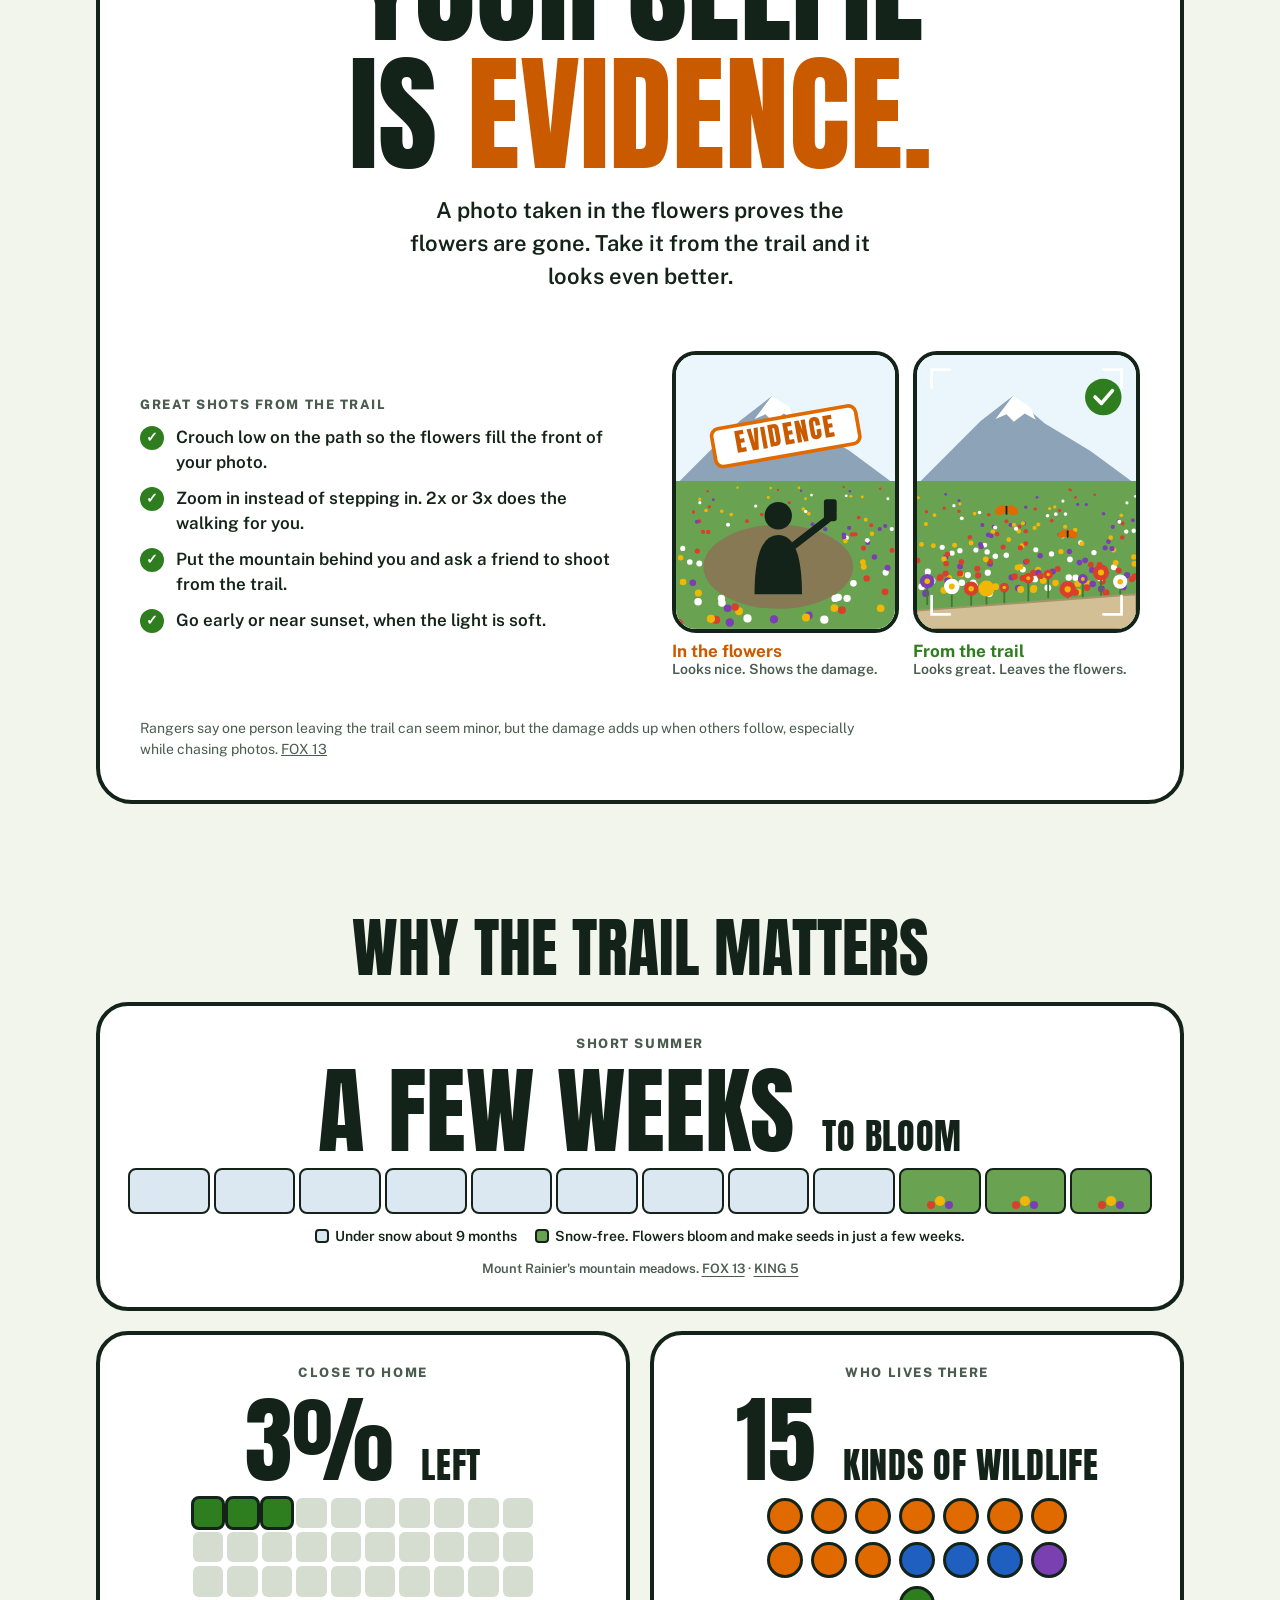
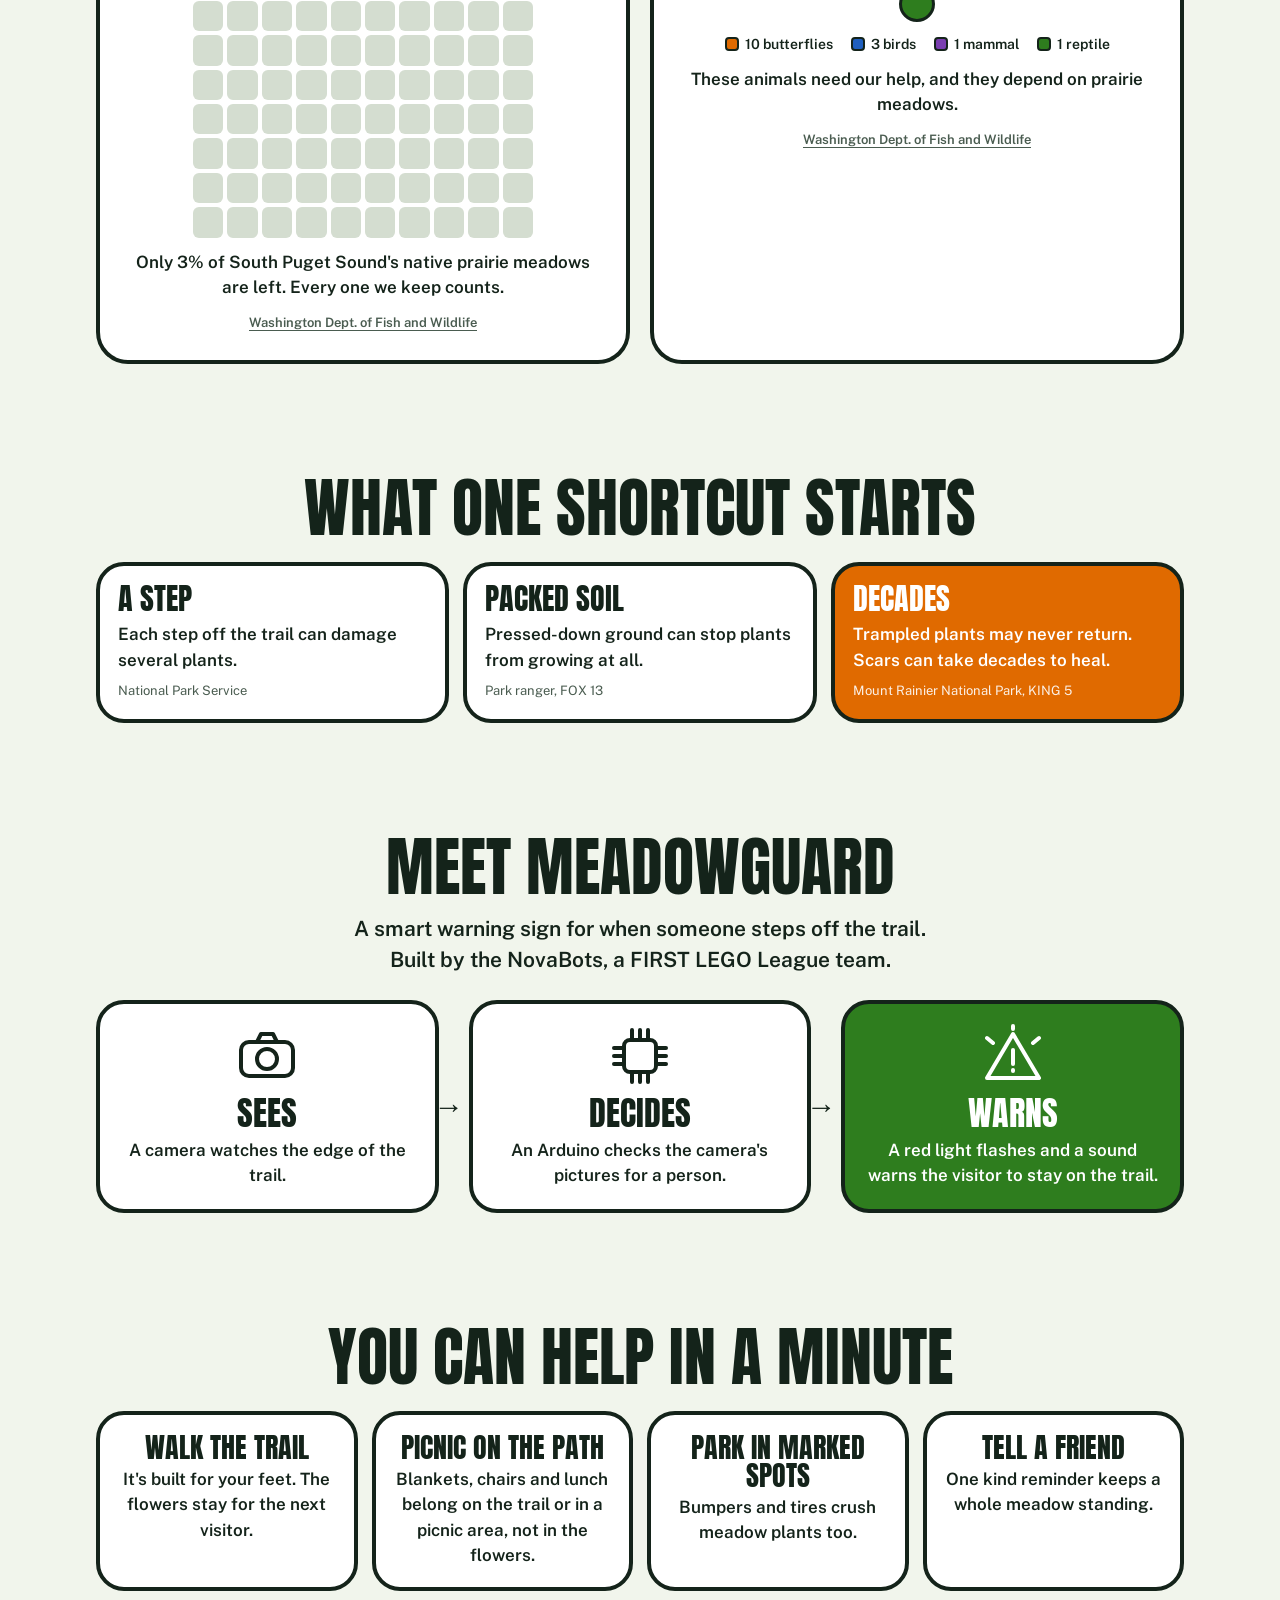
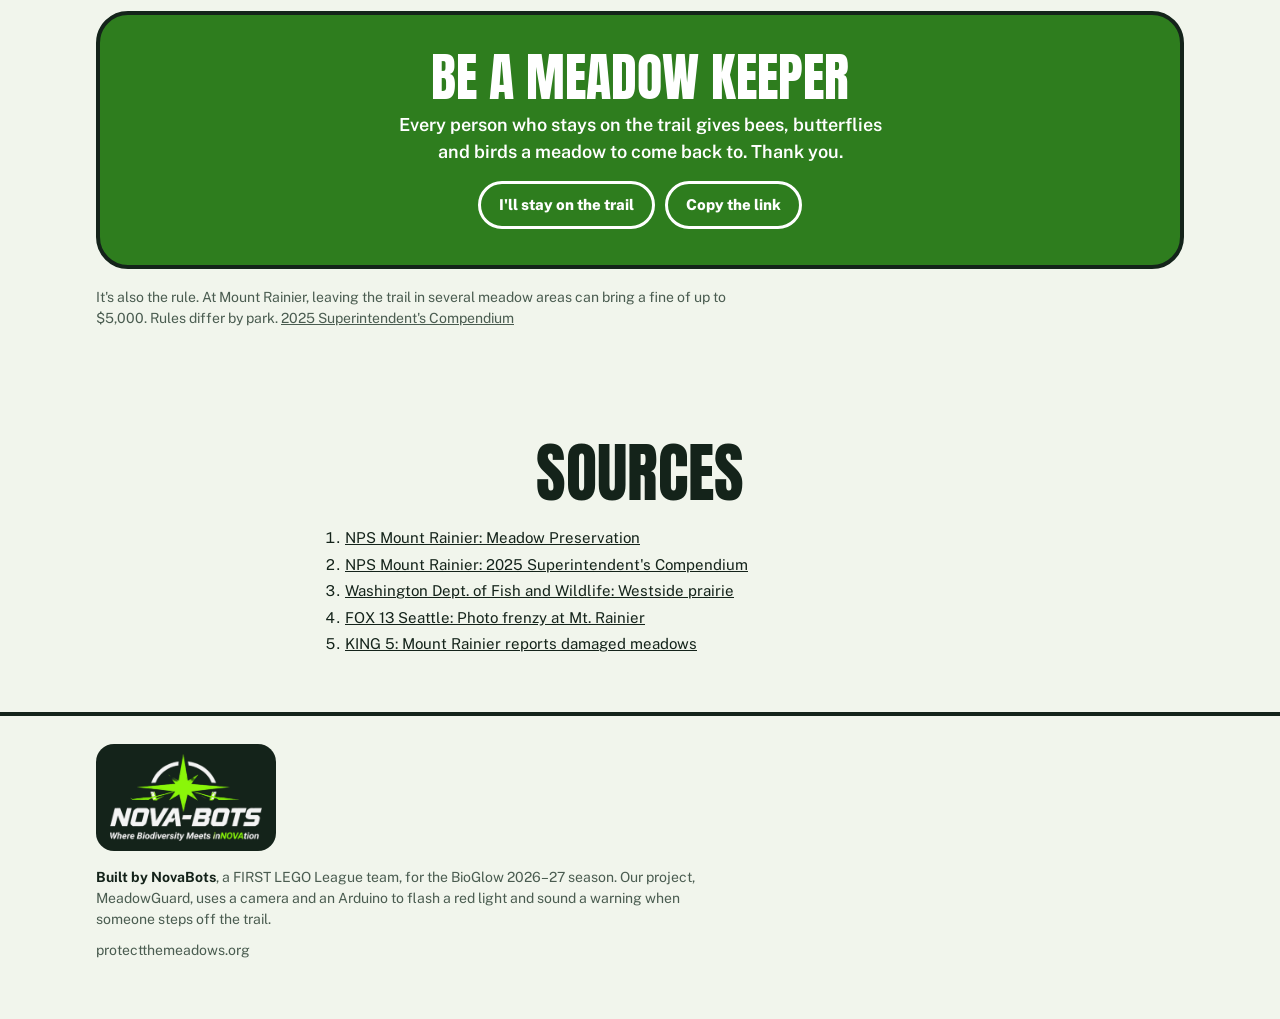
==== commit a7f024c7: "Show the meadow keeper count from the first keeper Co-Authored-By: Claude Sonnet 5.5 <noreply@anthro" ====
--- a/index.html
+++ b/index.html
@@ -17,7 +17,7 @@
 <script src="js/site.js" defer></script>
 <script src="js/landing.js?v=4" defer></script>
 <script src="js/survey-config.js?v=2" defer></script>
-<script src="js/keepers.js" defer></script>
+<script src="js/keepers.js?v=2" defer></script>
 </head>
 <body>
 <div id="site-header"></div>
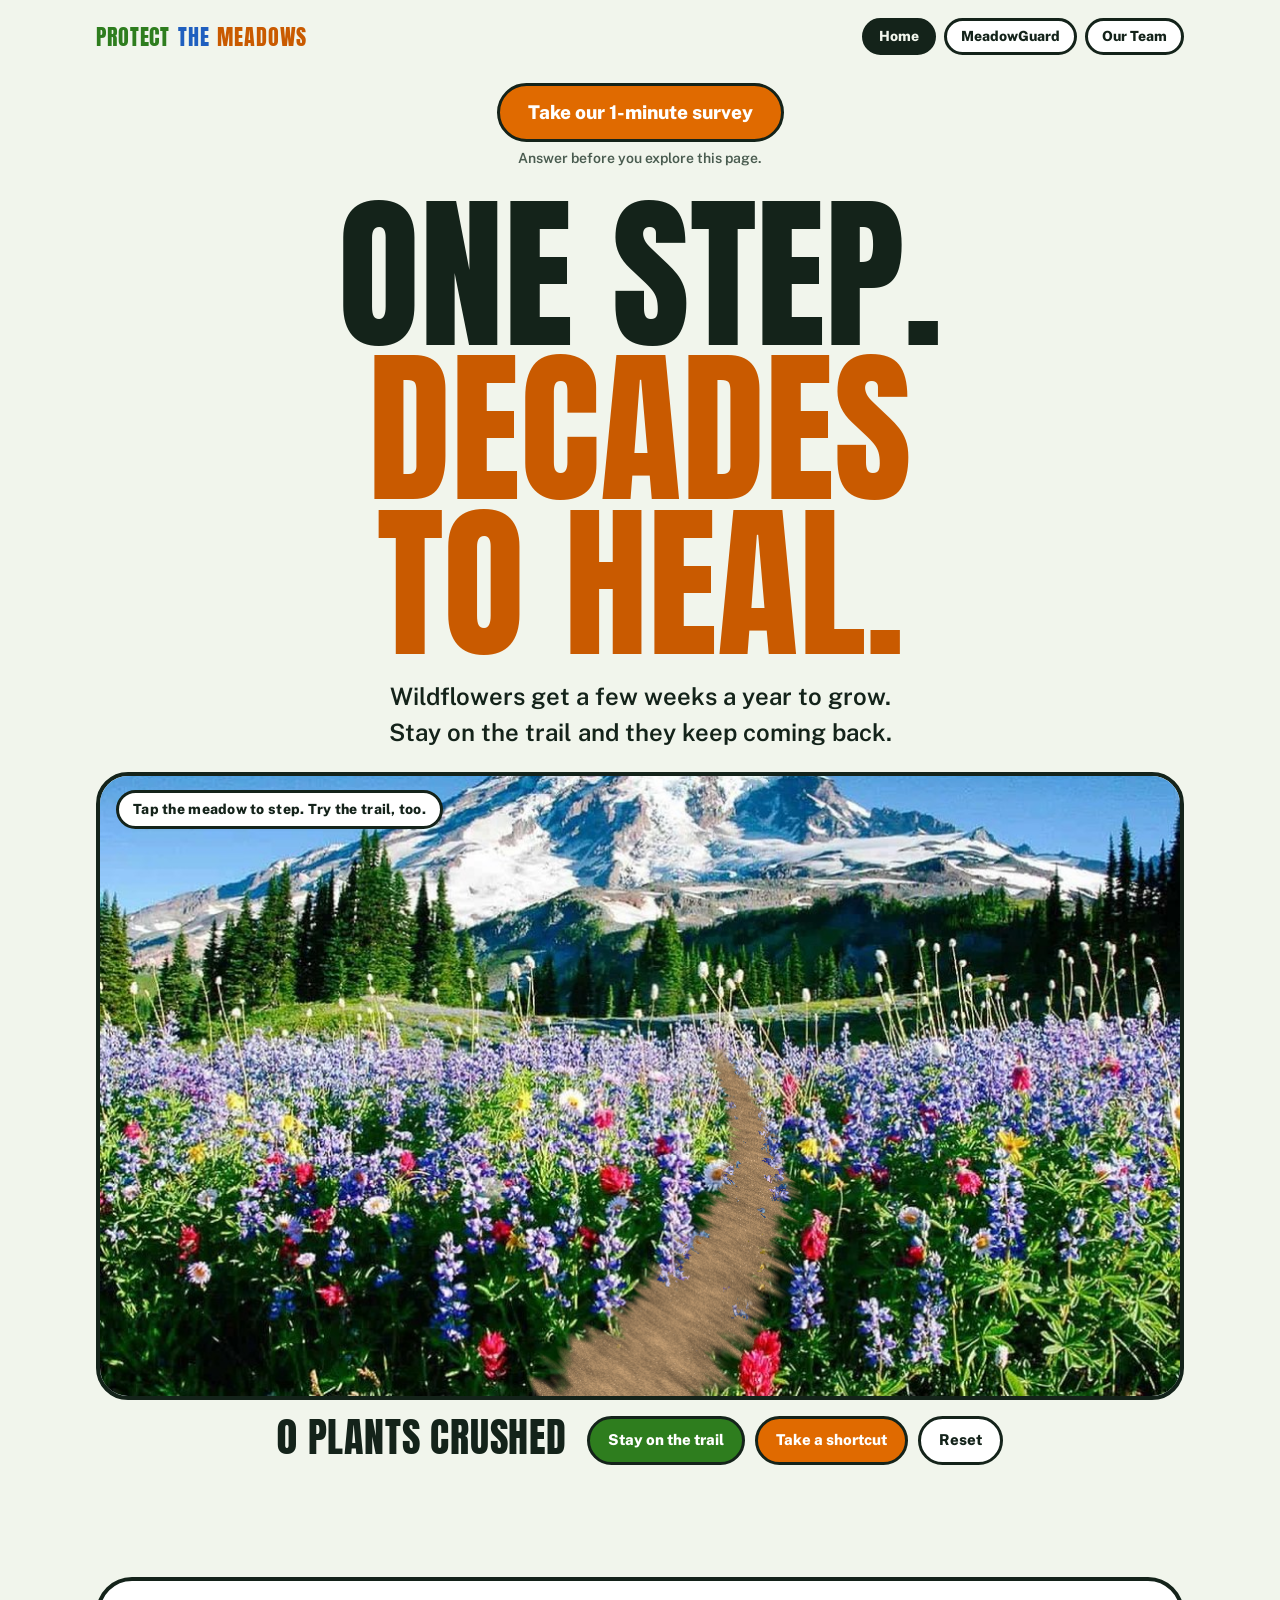
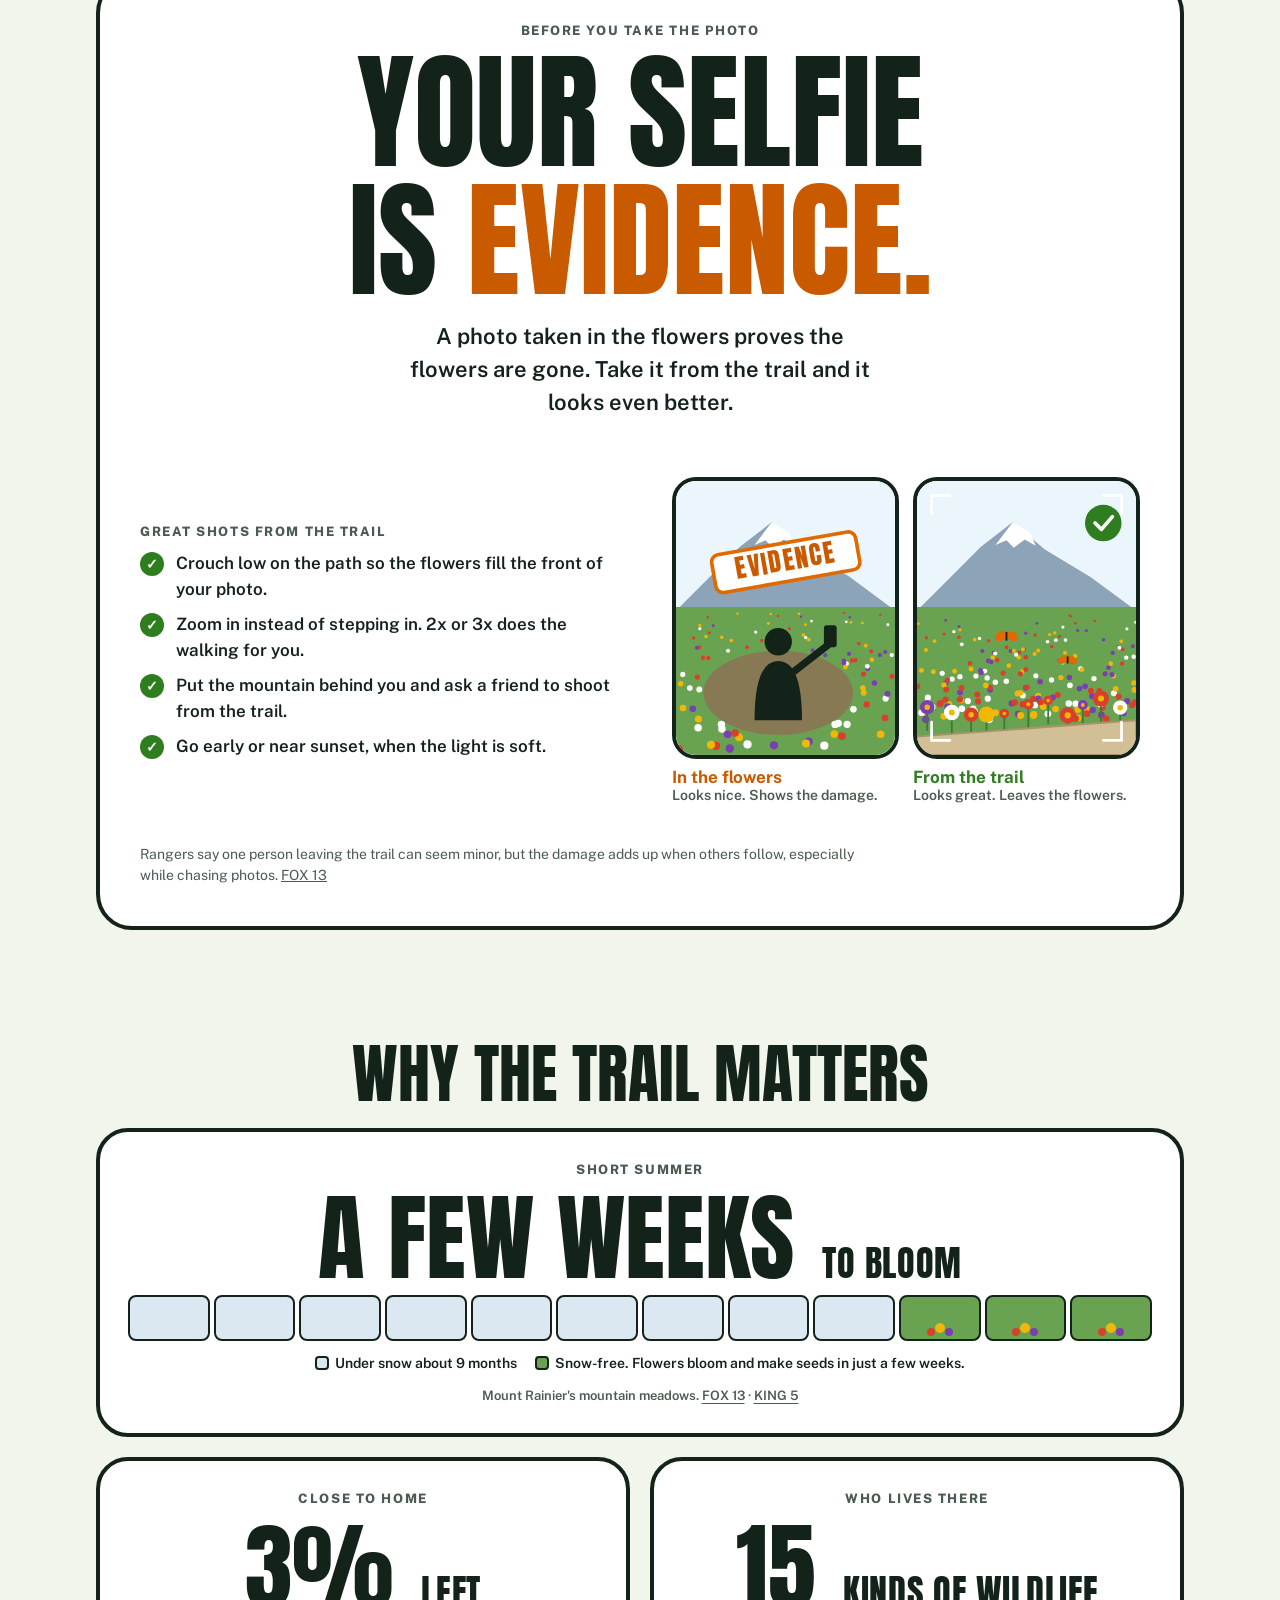
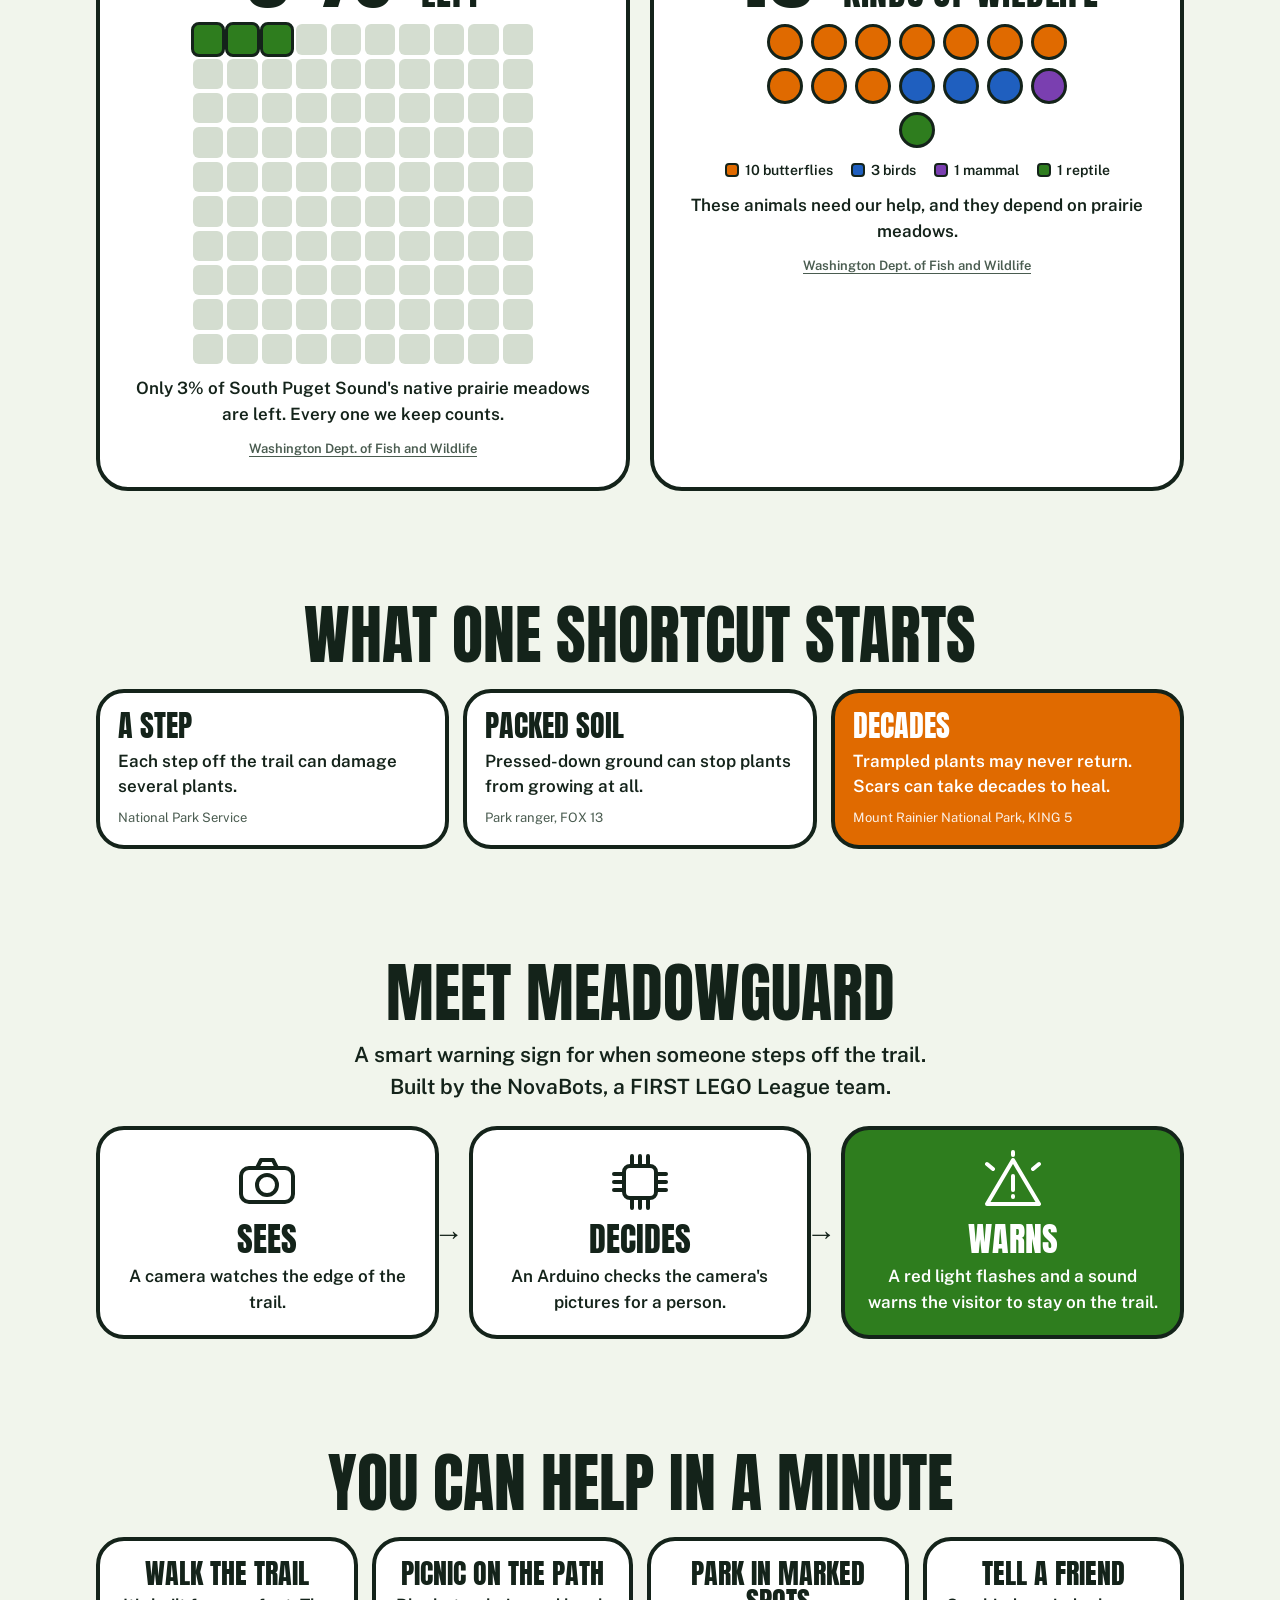
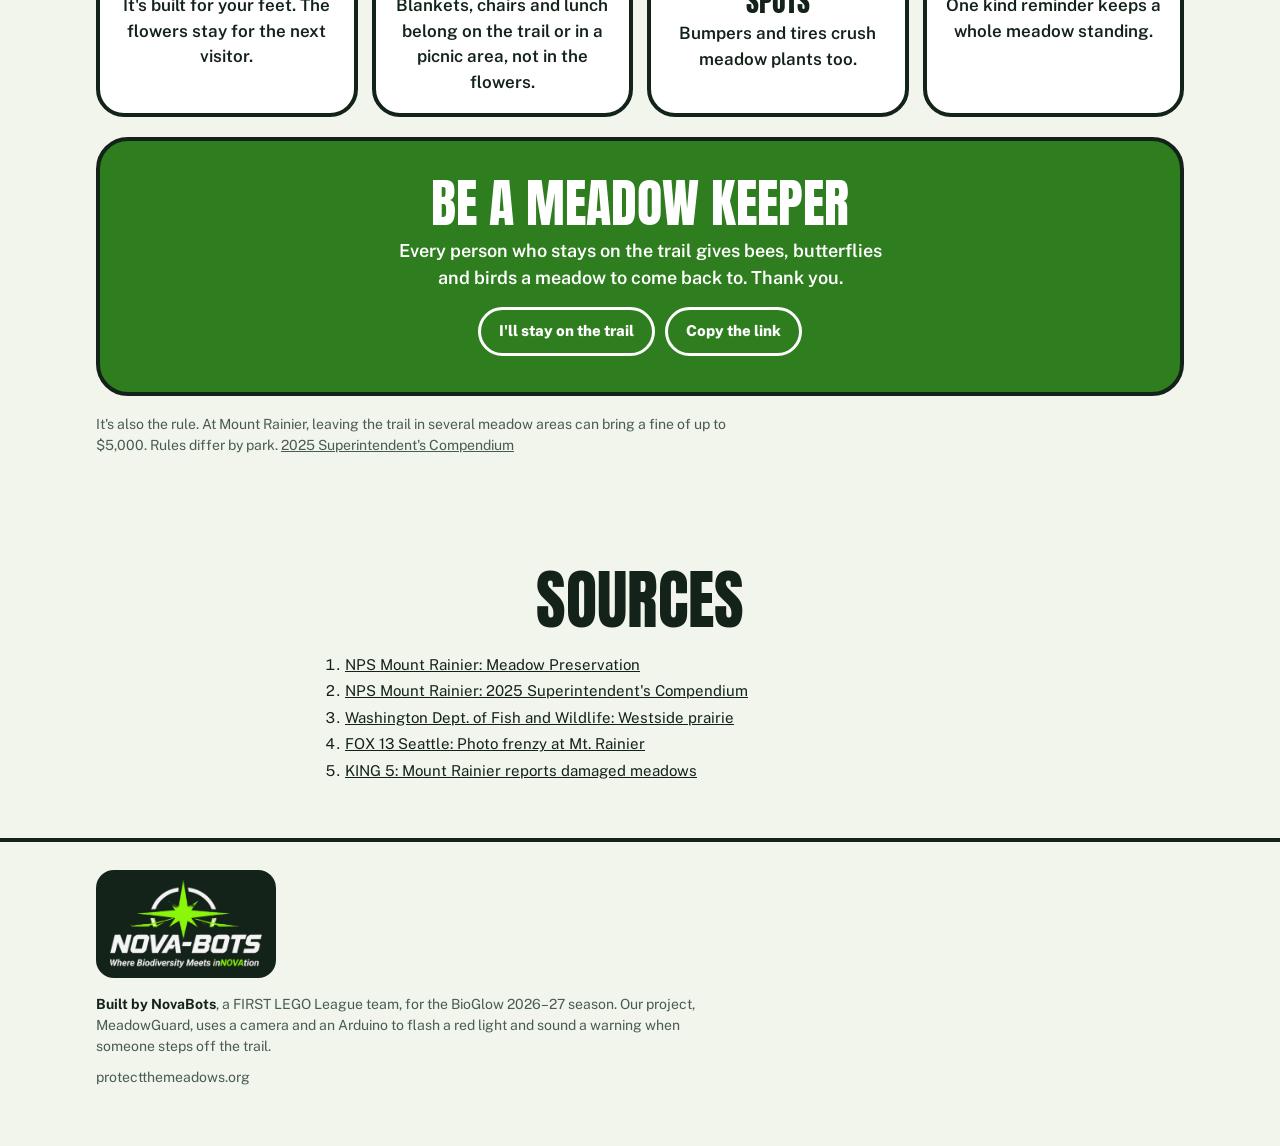
==== commit 253baff1: "Build the interactive meadow from a real Mount Rainier photo Co-Authored-By: Claude Sonnet 5.5 <nore" ====
--- a/index.html
+++ b/index.html
@@ -15,7 +15,8 @@
 <link rel="stylesheet" href="css/style.css">
 <link rel="stylesheet" href="css/landing.css?v=3">
 <script src="js/site.js" defer></script>
-<script src="js/landing.js?v=4" defer></script>
+<script src="js/landing.js?v=5" defer></script>
+<script src="js/photo-meadow.js?v=4" defer></script>
 <script src="js/survey-config.js?v=2" defer></script>
 <script src="js/keepers.js?v=2" defer></script>
 </head>
@@ -32,7 +33,7 @@
   <p class="lede">Wildflowers get a few weeks a year to grow. Stay on the trail and they keep coming back.</p>
 
   <div class="scene">
-    <canvas id="meadow" role="img" aria-label="A wildflower meadow with a snowy mountain behind it and a dirt trail through the middle. Footprints off the trail have flattened the flowers they touched."></canvas>
+    <canvas id="meadow" role="img" aria-label="A photo of a wildflower meadow below Mount Rainier with a dirt trail through it. Tapping off the trail flattens the flowers."></canvas>
     <div class="hint" id="hint">Tap the meadow to step. Try the trail, too.</div>
     <div class="fallback" id="meadow-fallback">Loading the meadow. If this message stays, refresh the page.</div>
   </div>
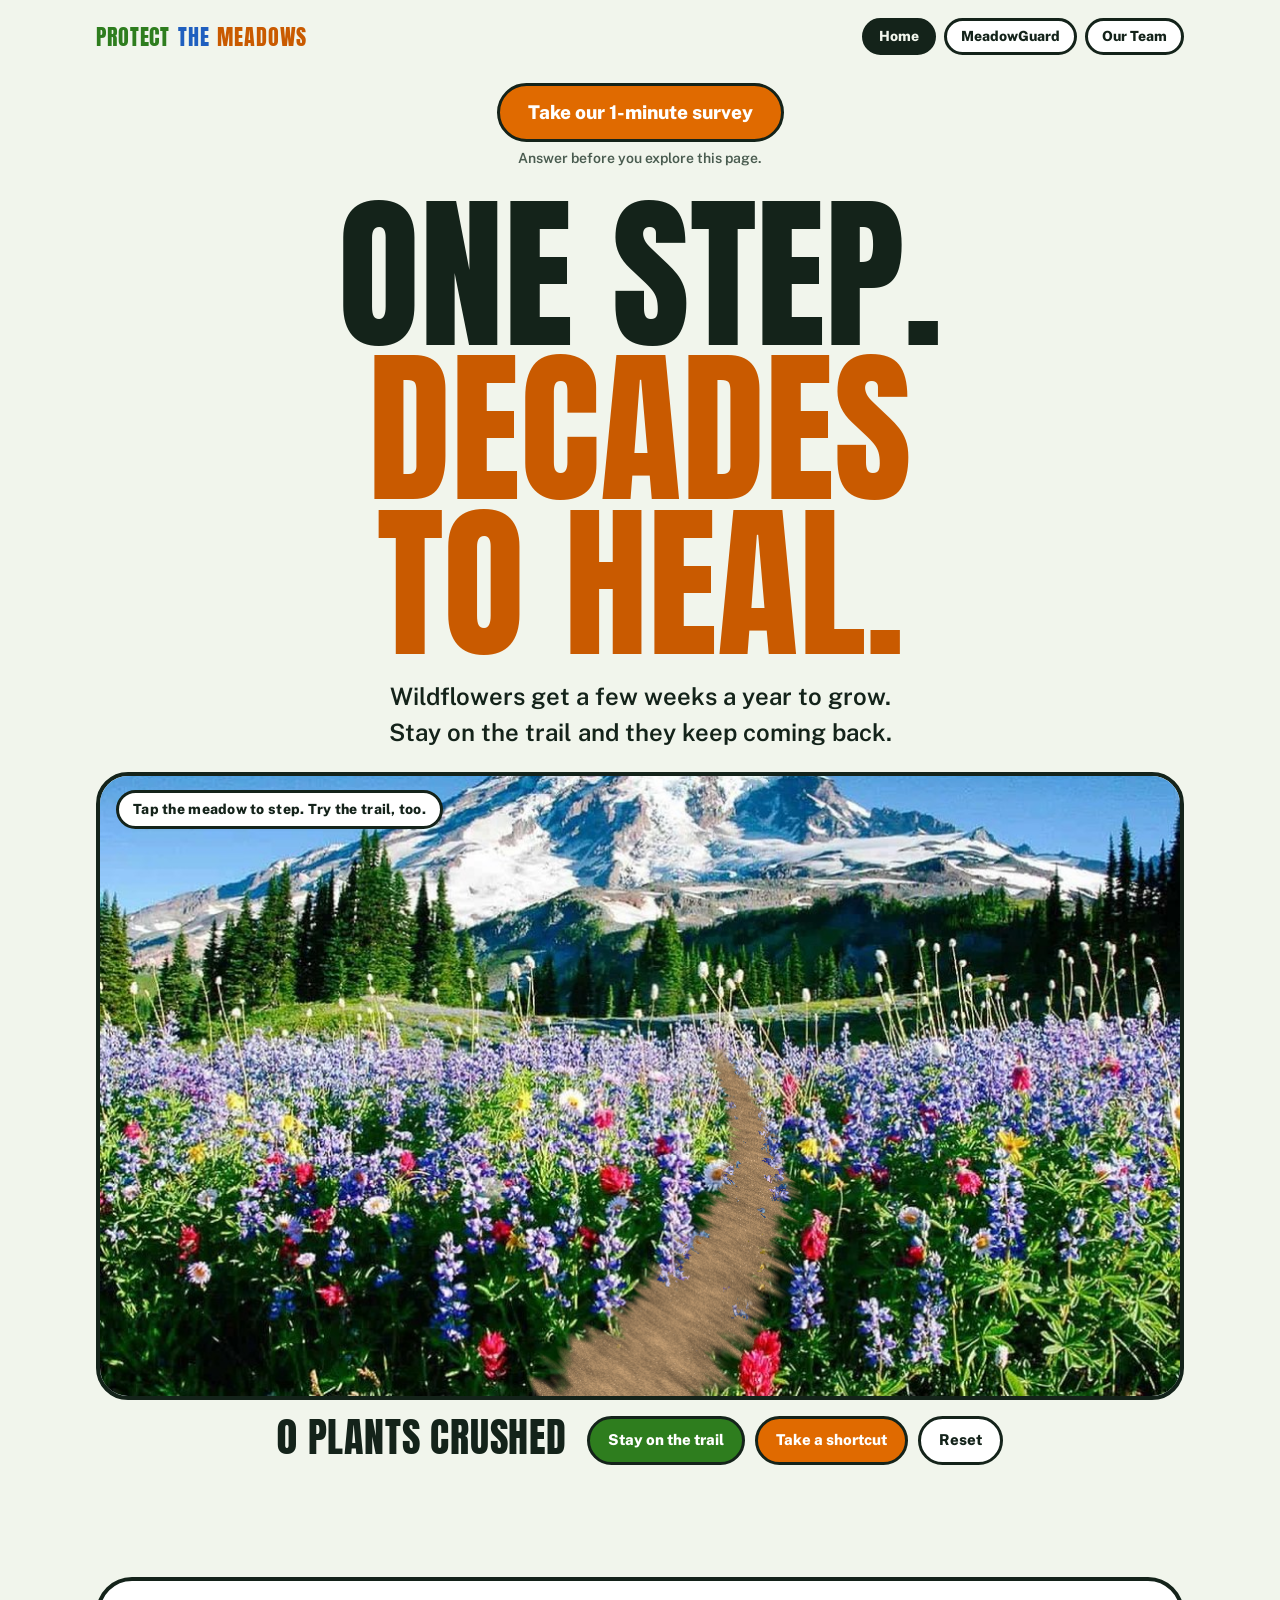
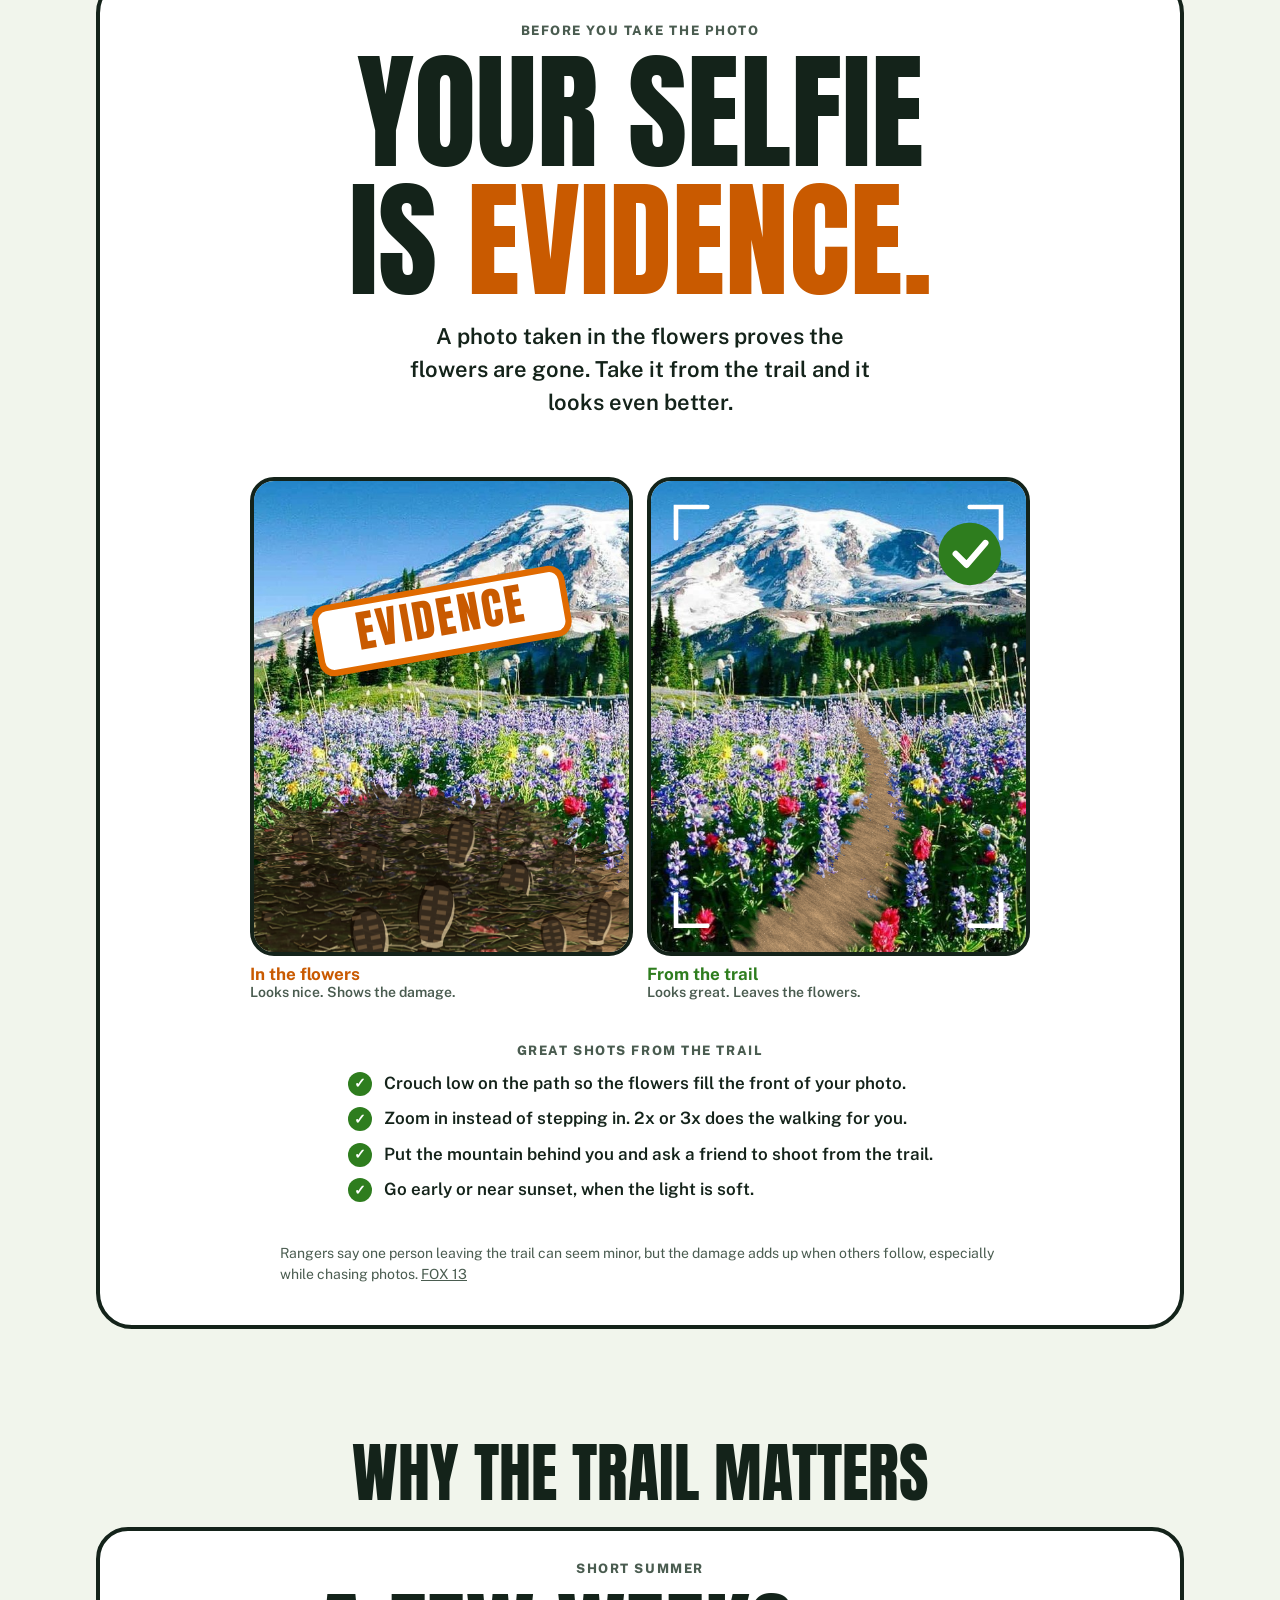
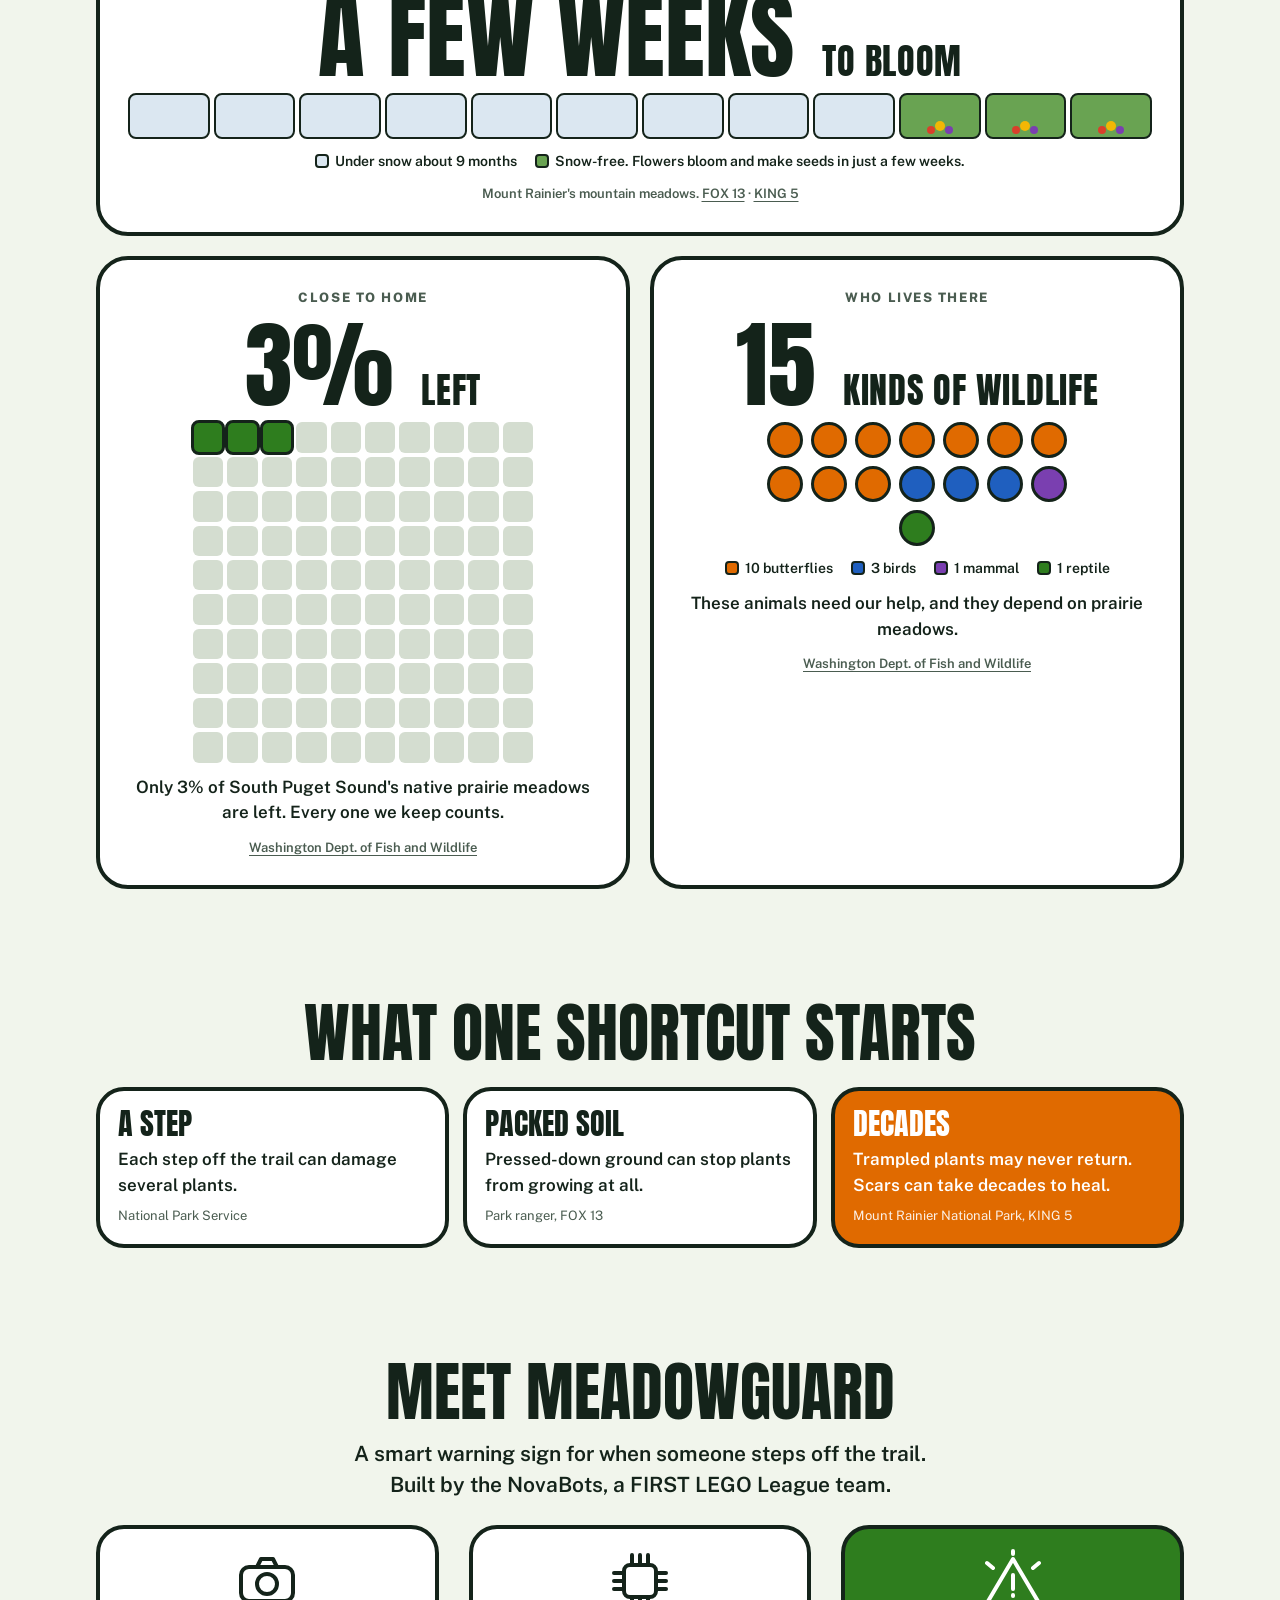
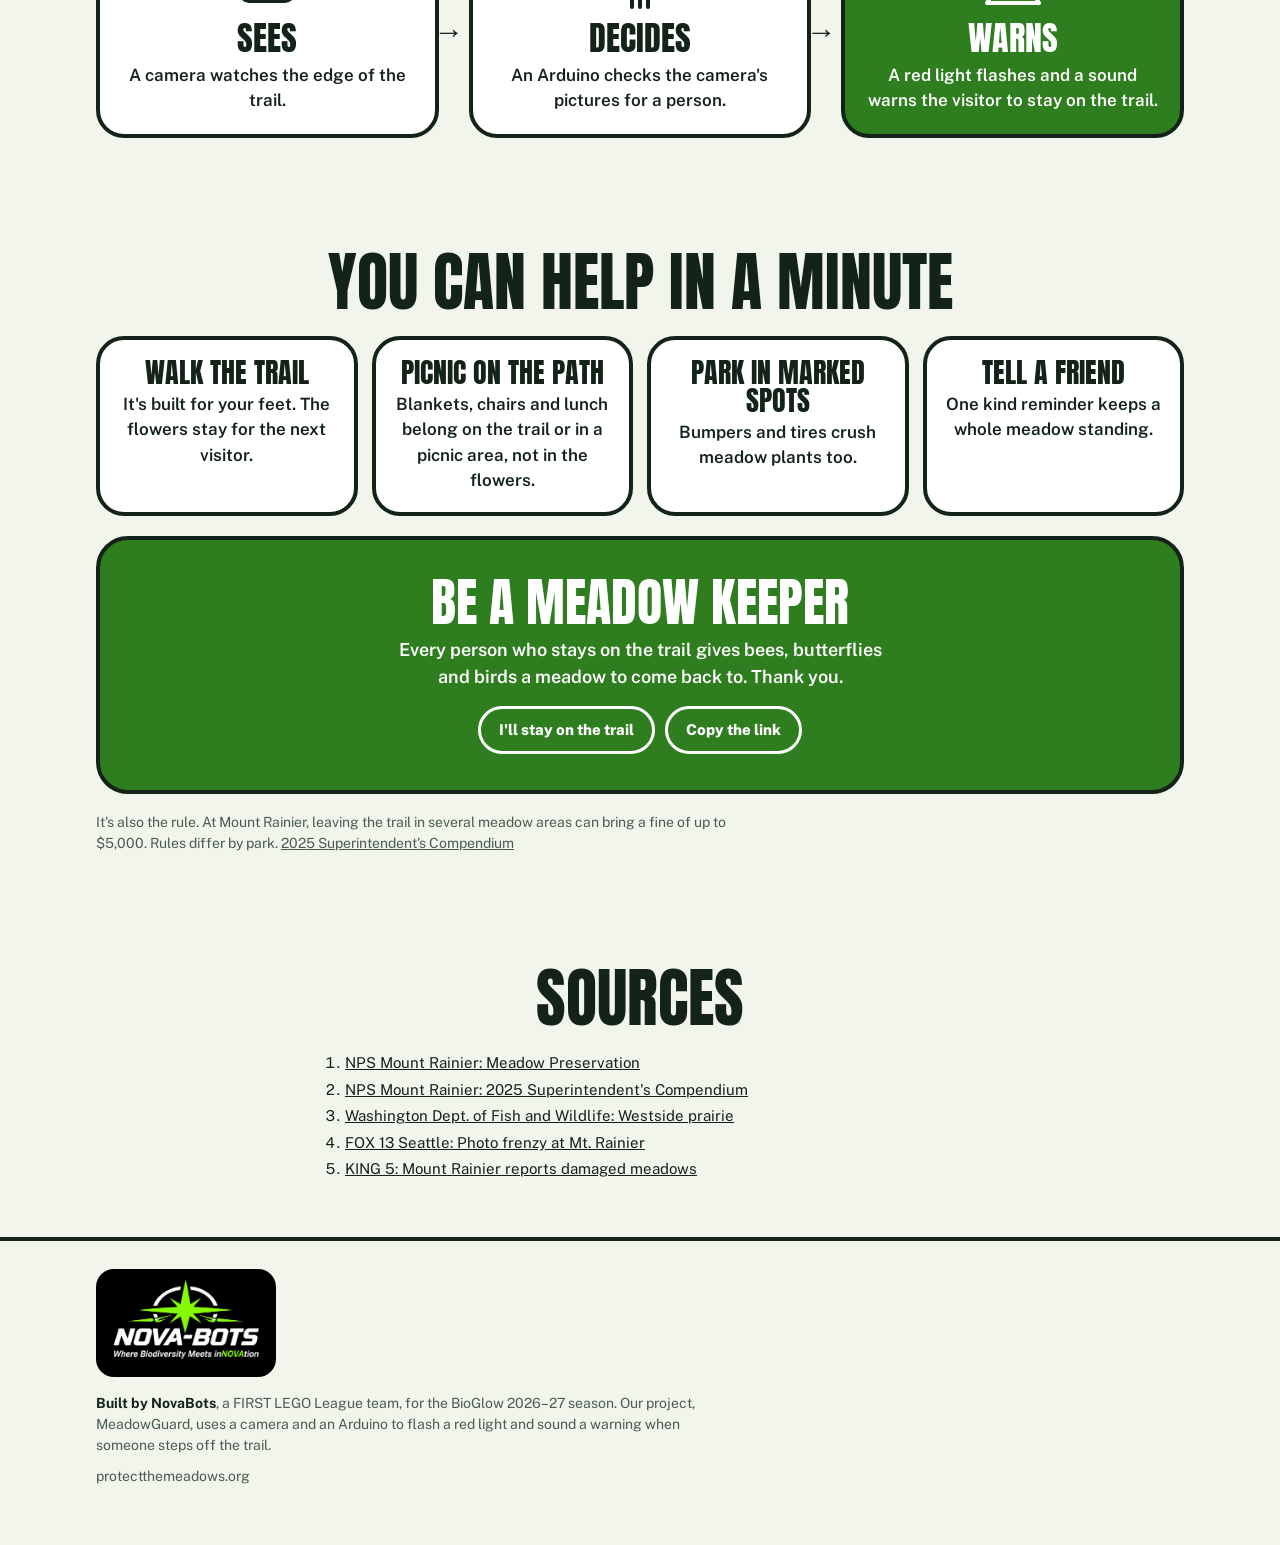
==== commit a9397da9: "Use the real photo for the selfie pictures Co-Authored-By: Claude Sonnet 5.5 <noreply@anthropic.com>" ====
--- a/index.html
+++ b/index.html
@@ -13,10 +13,10 @@
 <link rel="preconnect" href="https://fonts.gstatic.com" crossorigin>
 <link href="https://fonts.googleapis.com/css2?family=Anton&family=Public+Sans:wght@400;600;800&display=swap" rel="stylesheet">
 <link rel="stylesheet" href="css/style.css">
-<link rel="stylesheet" href="css/landing.css?v=3">
+<link rel="stylesheet" href="css/landing.css?v=6">
 <script src="js/site.js" defer></script>
-<script src="js/landing.js?v=5" defer></script>
-<script src="js/photo-meadow.js?v=4" defer></script>
+<script src="js/landing.js?v=6" defer></script>
+<script src="js/photo-meadow.js?v=6" defer></script>
 <script src="js/survey-config.js?v=2" defer></script>
 <script src="js/keepers.js?v=2" defer></script>
 </head>
@@ -65,35 +65,23 @@
     </div>
     <div class="shots">
       <figure class="shot bad">
-        <svg id="shot-bad" viewBox="0 0 240 300" role="img" aria-label="A selfie taken in the middle of a meadow. A flattened brown patch surrounds the person. A stamp reads Evidence.">
-          <rect class="s-sky" width="240" height="300"/>
-          <polygon class="s-mount" points="0,142 70,72 105,45 140,75 190,105 240,142"/>
-          <polygon class="s-cap" points="105,45 86,70 98,65 106,73 118,64 130,71 124,57"/>
-          <rect class="s-ground" y="138" width="240" height="162"/>
-          <ellipse class="s-dead" cx="112" cy="232" rx="82" ry="46" opacity=".9"/>
-          <g class="flowers"></g>
-          <path class="s-arm" d="M130 208 L166 180"/>
-          <rect class="s-ink" x="162" y="158" width="14" height="24" rx="3"/>
-          <circle class="s-ink" cx="112" cy="176" r="15"/>
-          <path class="s-ink" d="M86 262 Q86 197 112 197 Q138 197 138 262 Z"/>
+        <div class="pane" role="img" aria-label="A photo taken among the Mount Rainier wildflowers: the ground in front is trampled flat and covered in boot prints. A stamp reads Evidence.">
+          <canvas id="shot-bad" width="560" height="700"></canvas>
+          <svg viewBox="0 0 240 300" aria-hidden="true">
           <g transform="rotate(-10 120 88)"><rect class="s-stamp-bg" x="40" y="68" width="160" height="42" rx="8"/><text class="s-stamp" x="120" y="98" text-anchor="middle">EVIDENCE</text></g>
-        </svg>
+          </svg>
+        </div>
         <figcaption><b>In the flowers</b><span>Looks nice. Shows the damage.</span></figcaption>
       </figure>
       <figure class="shot good">
-        <svg id="shot-good" viewBox="0 0 240 300" role="img" aria-label="A photo taken from the trail. Full flowers fill the foreground, butterflies hover above them and a snowy mountain stands behind.">
-          <rect class="s-sky" width="240" height="300"/>
-          <polygon class="s-mount" points="0,142 70,72 105,45 140,75 190,105 240,142"/>
-          <polygon class="s-cap" points="105,45 86,70 98,65 106,73 118,64 130,71 124,57"/>
-          <rect class="s-ground" y="138" width="240" height="162"/>
-          <g class="flowers"></g>
-          <polygon class="s-trail" points="0,280 240,262 240,300 0,300"/>
-          <g><ellipse class="s-wing" cx="92" cy="170" rx="7" ry="5" transform="rotate(-25 92 170)"/><ellipse class="s-wing" cx="104" cy="170" rx="7" ry="5" transform="rotate(25 104 170)"/><rect class="s-ink" x="97" y="165" width="2" height="10" rx="1"/></g>
-          <g><ellipse class="s-wing" cx="160" cy="196" rx="6" ry="4" transform="rotate(-25 160 196)"/><ellipse class="s-wing" cx="170" cy="196" rx="6" ry="4" transform="rotate(25 170 196)"/><rect class="s-ink" x="164" y="192" width="2" height="8" rx="1"/></g>
+        <div class="pane" role="img" aria-label="A photo taken from the trail: the wildflowers are untouched and Mount Rainier stands behind. A check mark shows this is the right way.">
+          <canvas id="shot-good" width="560" height="700"></canvas>
+          <svg viewBox="0 0 240 300" aria-hidden="true">
           <path class="s-frame" d="M16 36 V16 H36 M204 16 H224 V36 M224 264 V284 H204 M36 284 H16 V264"/>
           <circle class="s-goodbg" cx="204" cy="46" r="20"/>
           <path class="s-check" d="M195 46 L202 53 L214 39"/>
-        </svg>
+          </svg>
+        </div>
         <figcaption><b>From the trail</b><span>Looks great. Leaves the flowers.</span></figcaption>
       </figure>
     </div>
--- a/css/style.css
+++ b/css/style.css
@@ -77,7 +77,7 @@
 .site-footer p{margin:0 0 10px;max-width:70ch}
 .site-footer strong{color:var(--ink)}
 /* NovaBots logo has white lettering, so it always sits on a dark panel */
-.team-logo,.footer-logo{display:block;height:auto;max-width:100%;background:#14231a;border-radius:18px}
+.team-logo,.footer-logo{display:block;height:auto;max-width:100%;background:#000;border-radius:18px}
 .team-logo{margin:16px auto;padding:18px 24px}
 .footer-logo{margin:0 0 16px;padding:10px 14px}
 .sources ol{margin:0 auto;padding-left:20px;display:grid;gap:4px;max-width:70ch;font-size:15px}
--- a/css/landing.css
+++ b/css/landing.css
@@ -27,15 +27,17 @@
 .dots .bf{background:var(--orange-bg)}.dots .bd{background:var(--blue)}.dots .ma{background:var(--fl-purple)}.dots .re{background:var(--green)}
 
 /* "Your selfie is evidence" section */
-.photo{border:4px solid var(--line);border-radius:36px;background:var(--surface);padding:clamp(20px,4vw,40px);display:grid;grid-template-columns:minmax(0,1.05fr) minmax(0,1fr);gap:clamp(20px,4vw,40px);align-items:center}
-@media (max-width:820px){.photo{grid-template-columns:minmax(0,1fr)}.phead{order:-2}.shots{order:-1}}
+.photo{border:4px solid var(--line);border-radius:36px;background:var(--surface);padding:clamp(20px,4vw,40px);display:grid;grid-template-columns:minmax(0,1fr);gap:clamp(20px,4vw,40px);align-items:center;justify-items:center}
+/* heading, then the two big photos, then the tips */
+.phead{order:-2}.shots{order:-1;width:100%;max-width:780px}
 .phead{grid-column:1/-1;text-align:center;display:grid;justify-items:center}
 .photo h2{font-size:clamp(52px,10vw,128px);margin:8px 0 16px}
 .photo .lead{font-size:clamp(18px,2.2vw,22px);font-weight:600;margin:0 auto 18px;max-width:34ch}
-.tips-h{font-weight:800;font-size:13px;letter-spacing:.12em;text-transform:uppercase;color:var(--muted);margin:0 0 10px;text-align:left}
+.tips-h{font-weight:800;font-size:13px;letter-spacing:.12em;text-transform:uppercase;color:var(--muted);margin:0 0 10px;text-align:center}
 .shots{display:grid;grid-template-columns:repeat(2,minmax(0,1fr));gap:14px}
 .shot{margin:0;display:flex;flex-direction:column;gap:8px;min-width:0}
-.shot svg{display:block;width:100%;height:auto;border:4px solid var(--line);border-radius:24px}
+.shot .pane{position:relative;aspect-ratio:4/5;border:4px solid var(--line);border-radius:24px;overflow:hidden;background:var(--cell-off)}
+.shot .pane canvas,.shot .pane svg{position:absolute;inset:0;display:block;width:100%;height:100%}
 .shot figcaption{display:flex;flex-direction:column;font-weight:800;line-height:1.2}
 .shot figcaption span{font-weight:600;font-size:14px;color:var(--muted)}
 .shot.bad figcaption b{color:var(--orange)}
@@ -65,3 +67,6 @@
 /* how many meadow keepers so far */
 .callout .keepers{font-family:var(--font-display);font-weight:400;font-size:clamp(24px,4vw,36px);line-height:1.2;letter-spacing:.02em;text-transform:uppercase}
 .callout .keepers[hidden]{display:none}
+
+/* phones: one big picture after the other */
+@media (max-width:560px){.shots{grid-template-columns:minmax(0,1fr);max-width:340px}}
